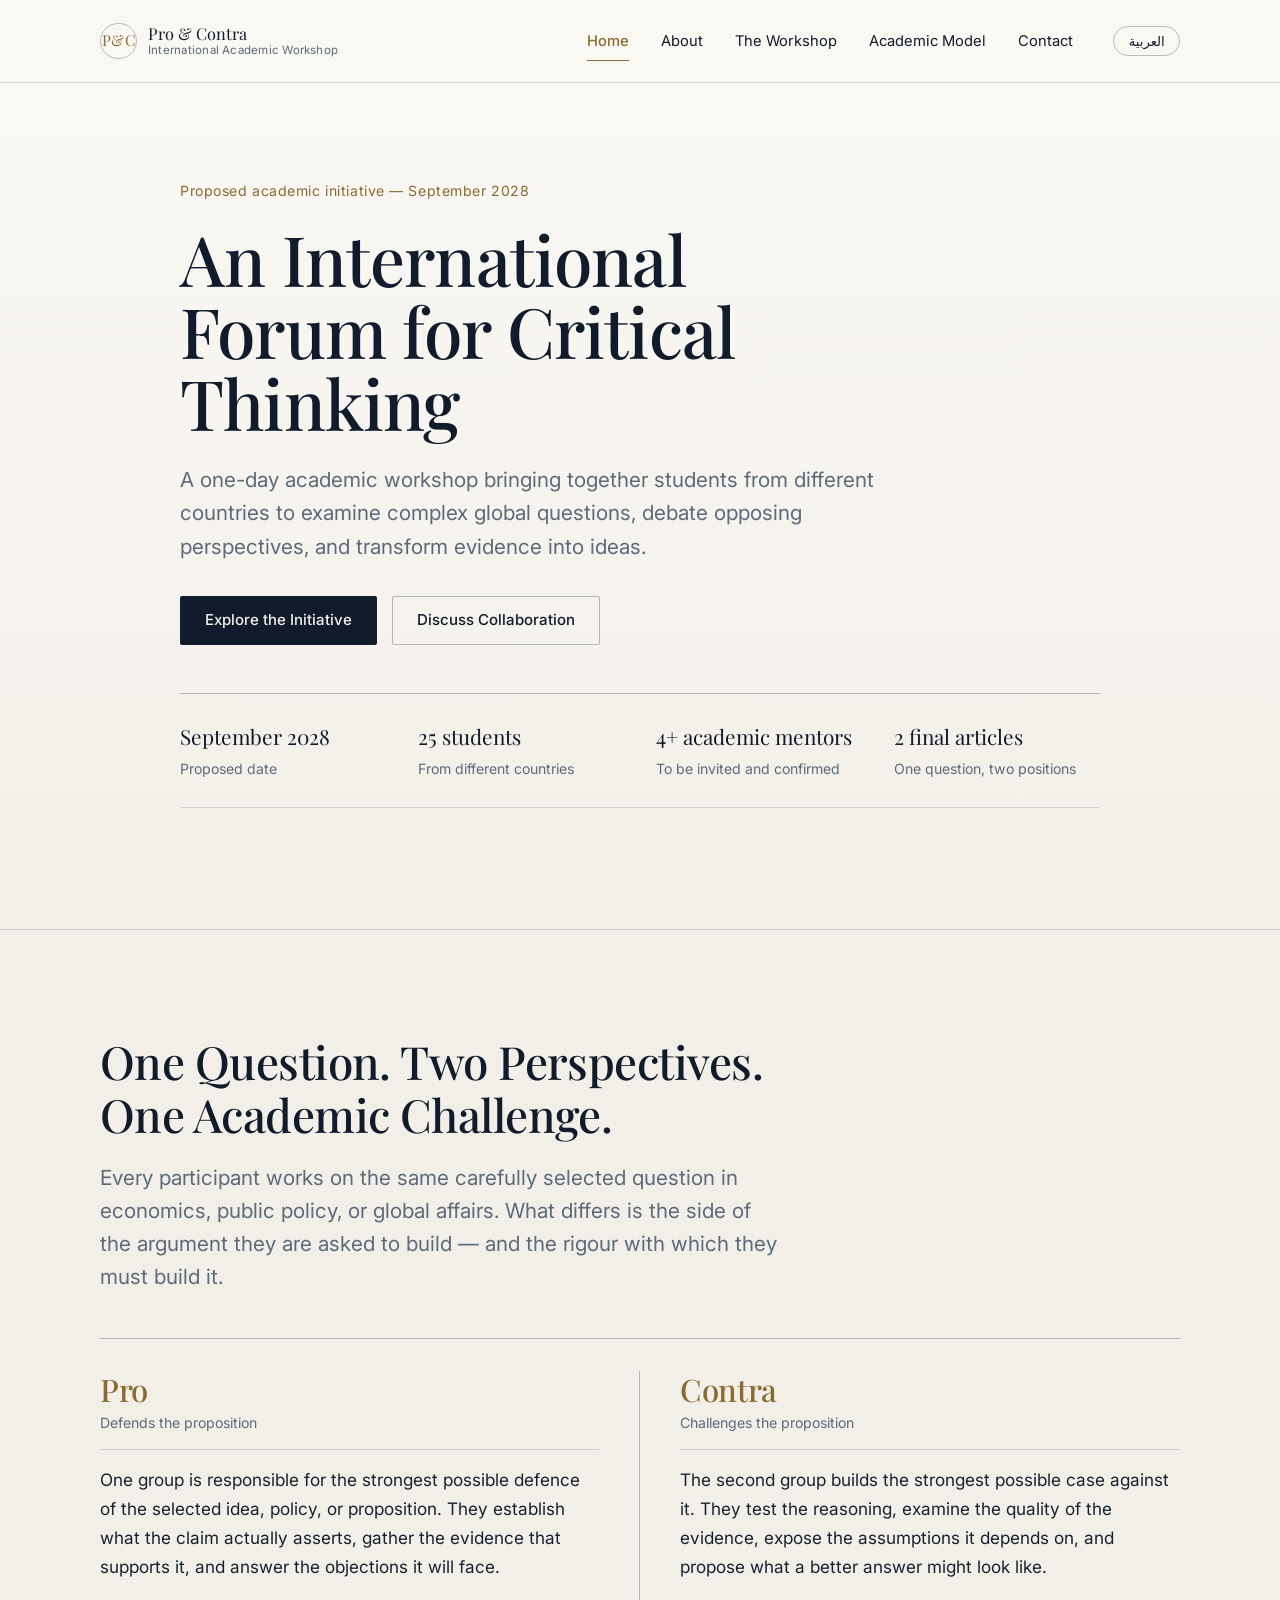
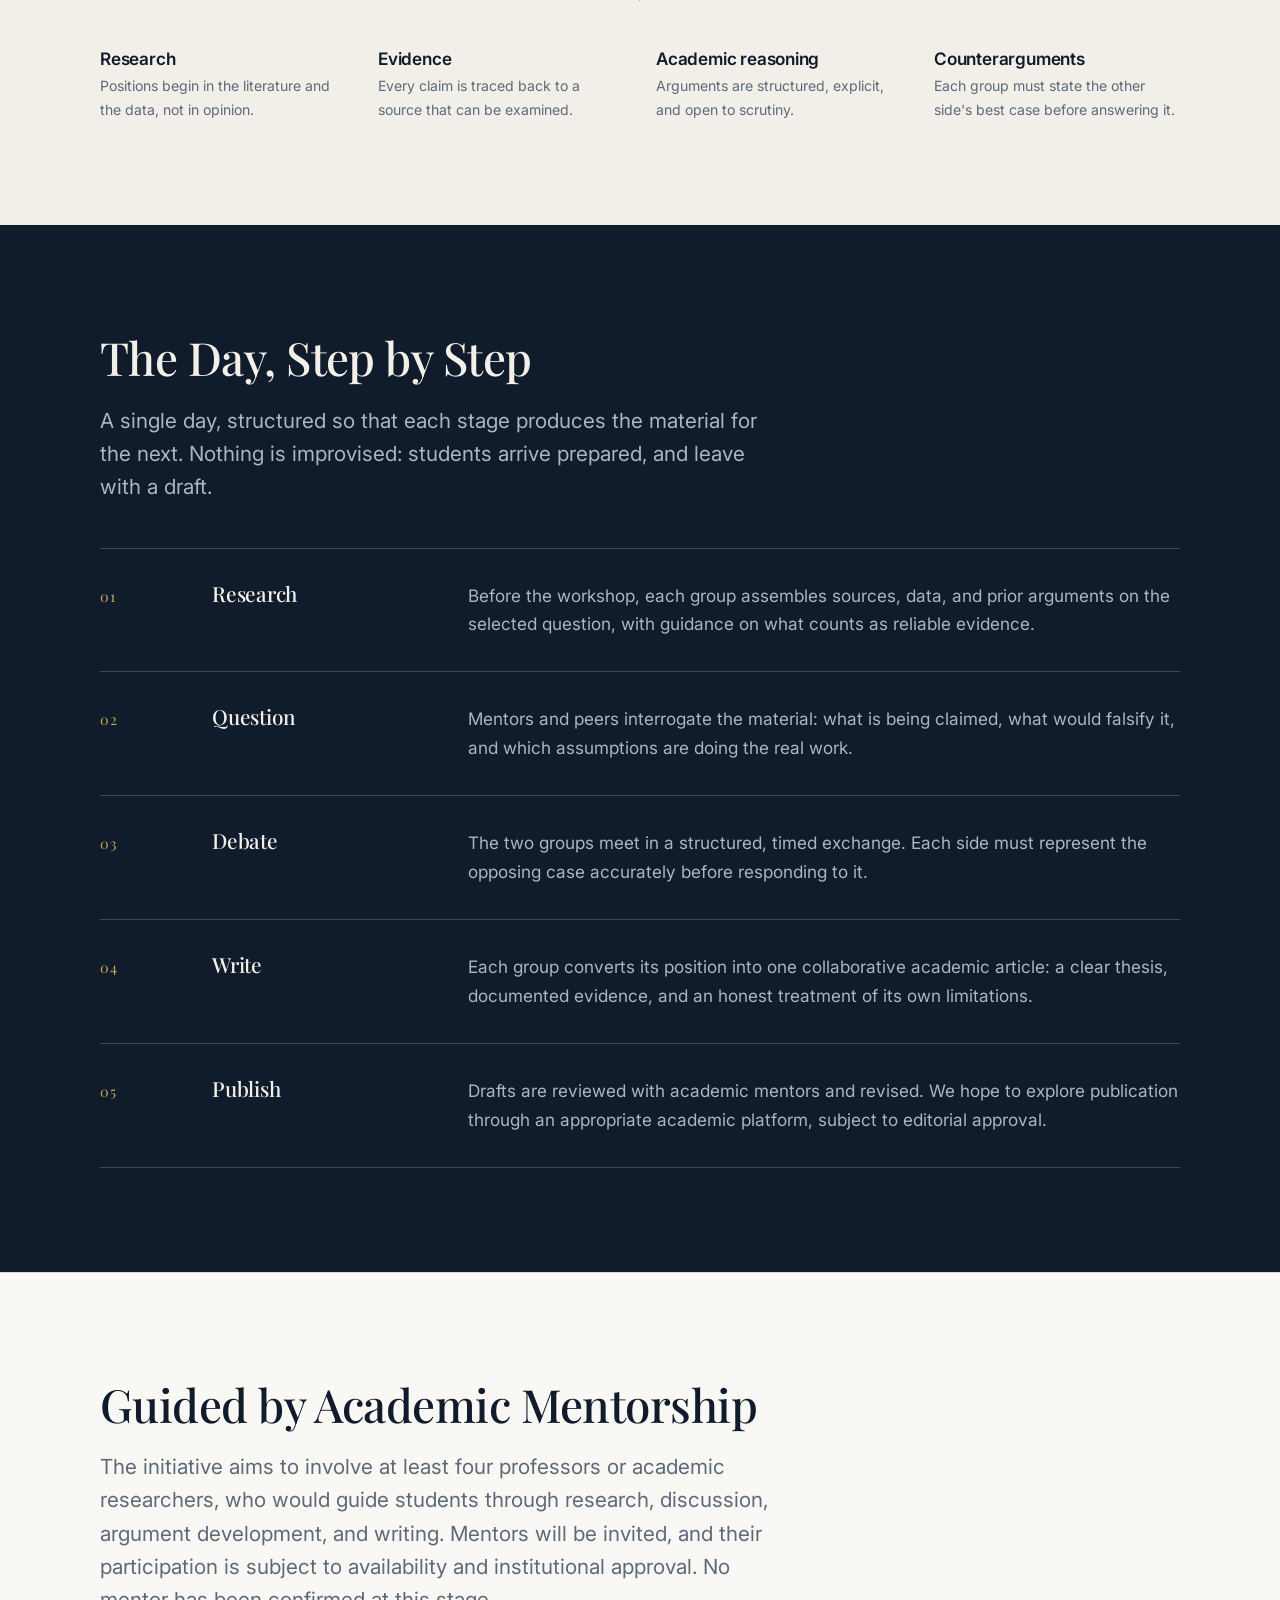
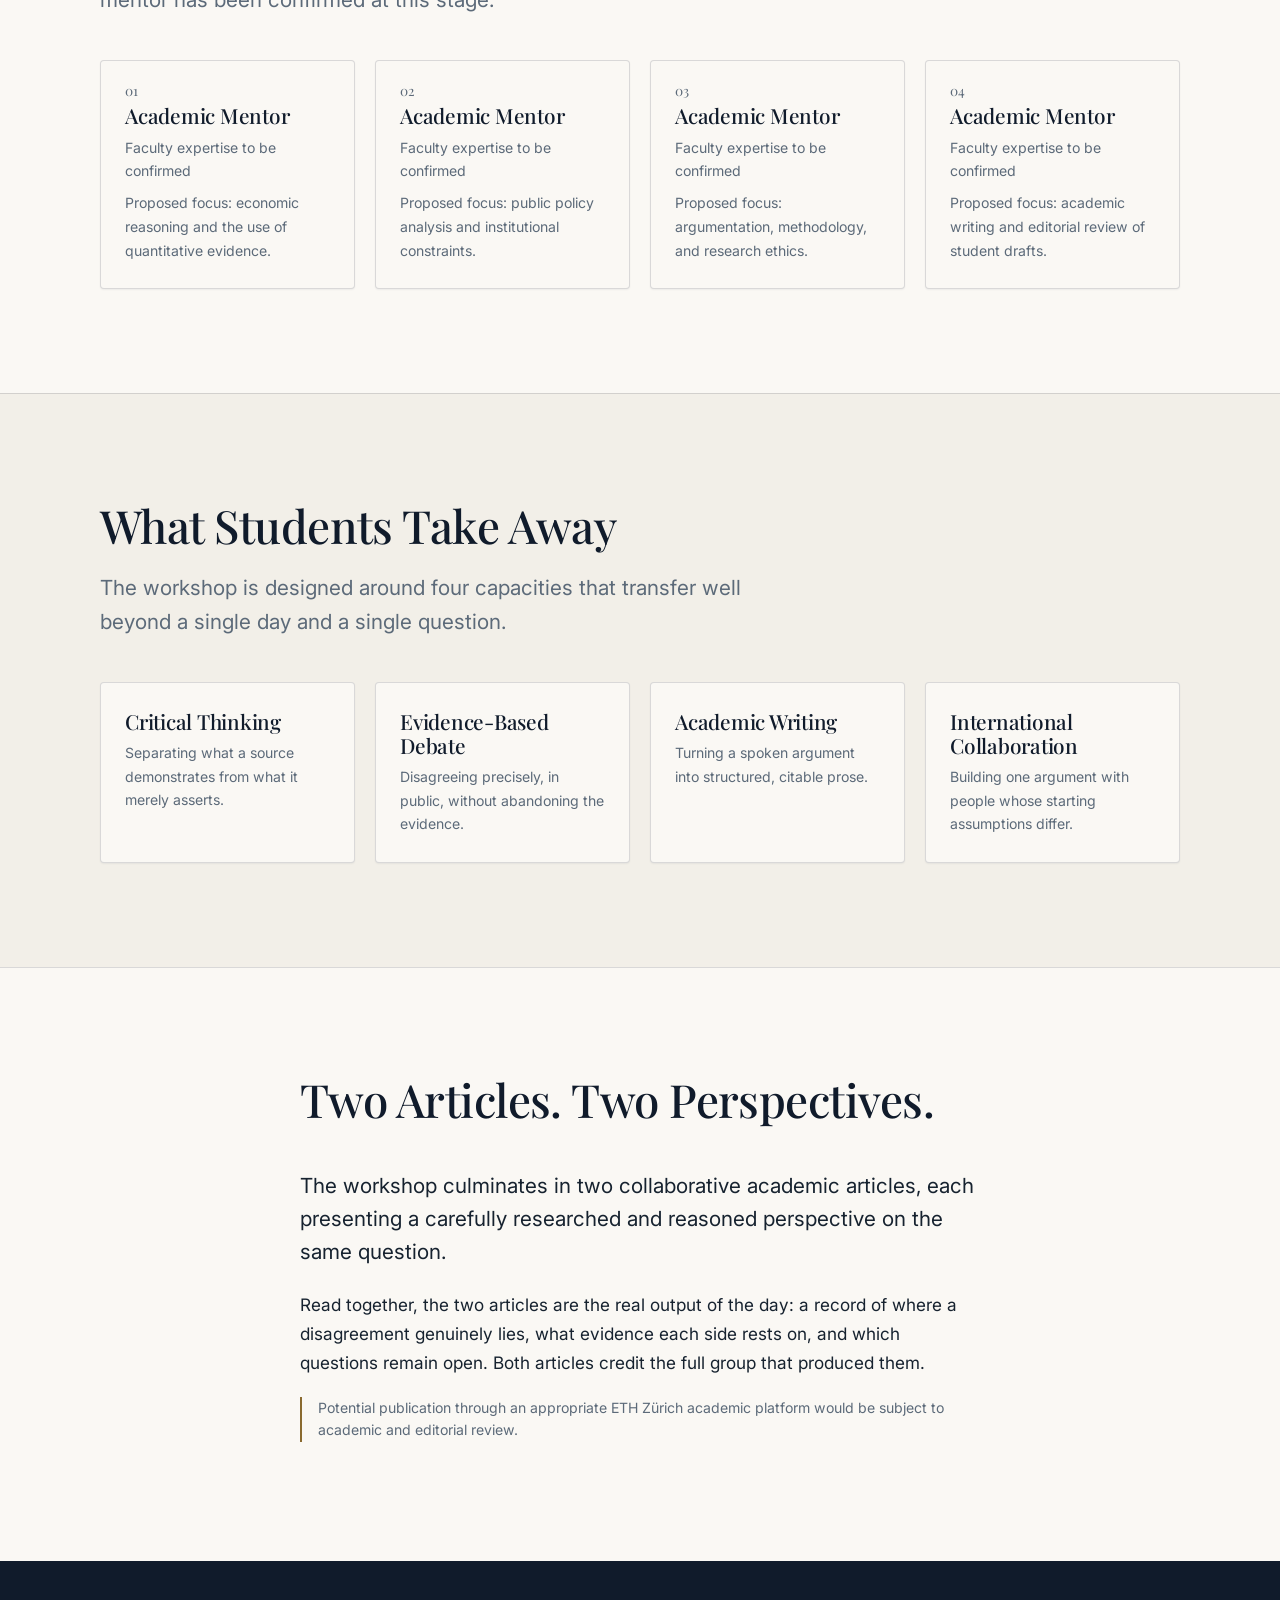
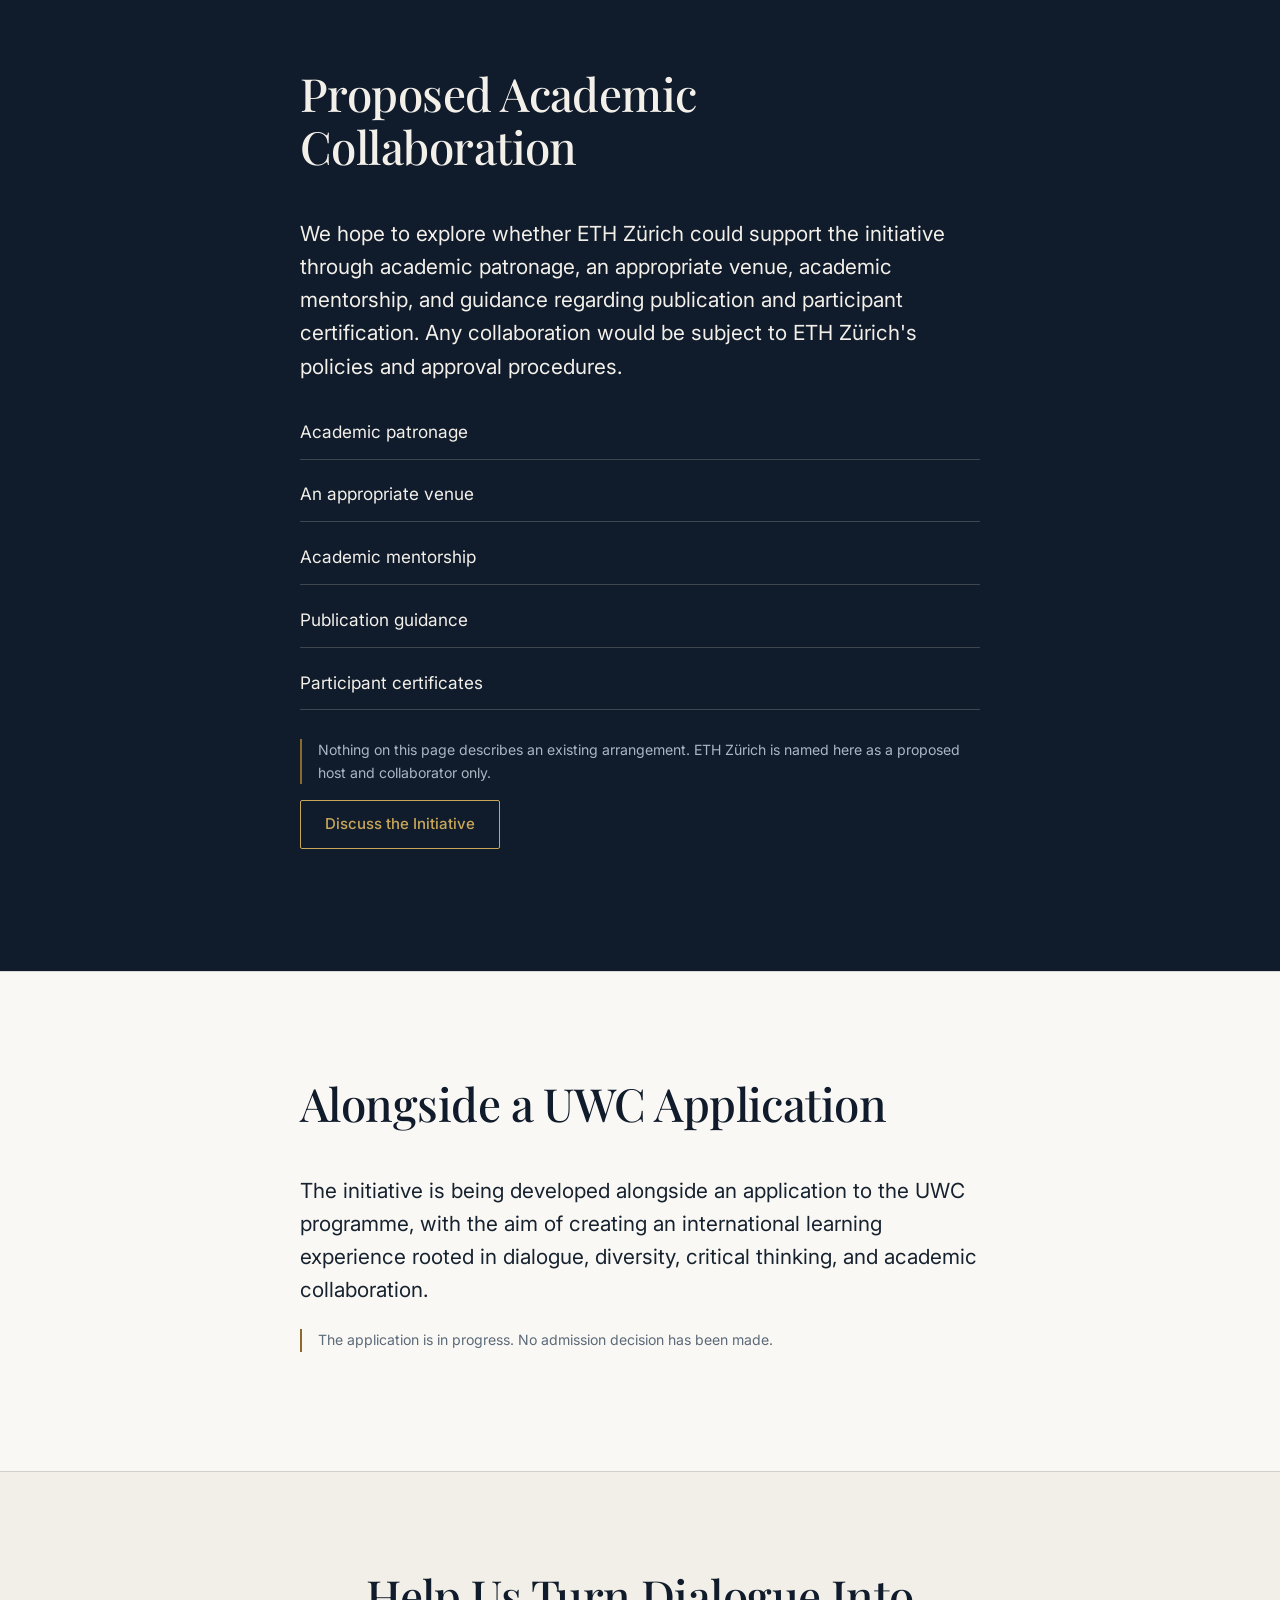
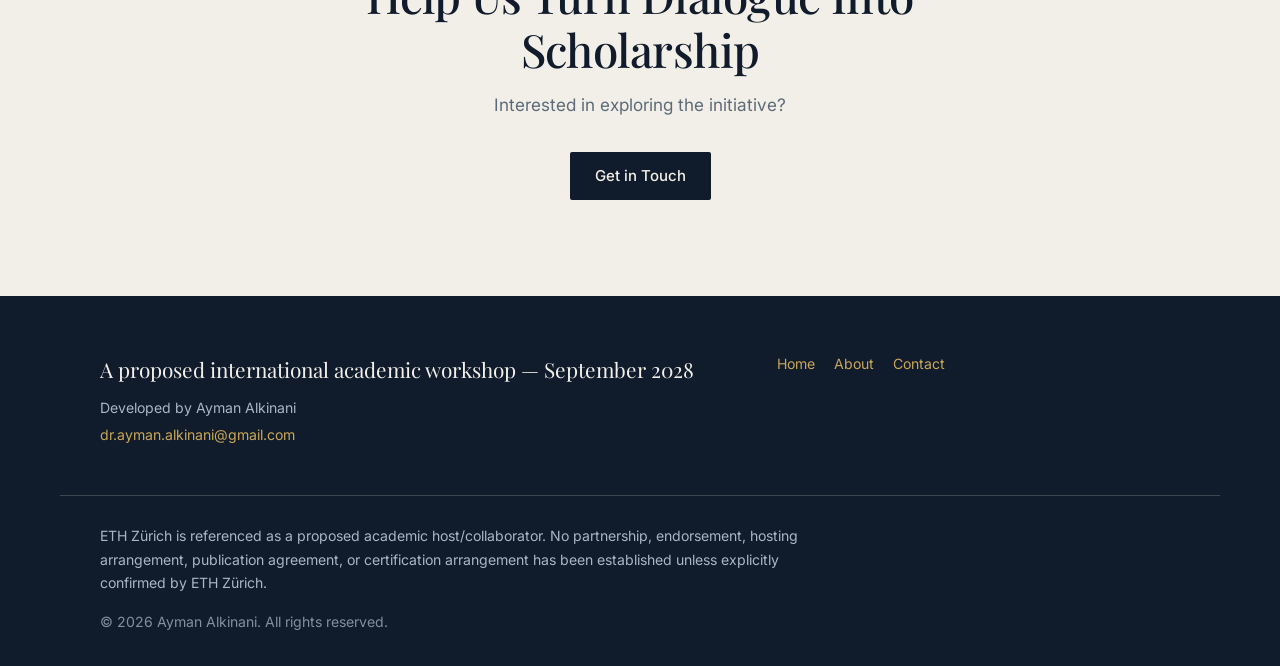
==== index.html @ c3a533d4 "Add files via upload" ====
<!DOCTYPE html>
<html lang="en" dir="ltr">
<head>
<meta charset="utf-8">
<meta name="viewport" content="width=device-width, initial-scale=1">
<title data-i18n="meta.title.index">International Academic Workshop | September 2028</title>
<meta name="description" data-i18n-attr="content" data-i18n="meta.desc.index" content="An international one-day academic workshop bringing together 25 students to research, debate, and write from opposing perspectives on a global issue.">
<meta name="author" content="Ayman Alkinani">
<meta name="theme-color" content="#101b2b">
<meta property="og:type" content="website">
<meta property="og:title" content="An International Forum for Critical Thinking">
<meta property="og:description" content="A proposed one-day academic workshop for 25 international students: research, debate, and two opposing academic articles. September 2028.">
<meta property="og:locale" content="en">
<meta property="og:locale:alternate" content="ar">
<meta name="twitter:card" content="summary_large_image">
<link rel="preconnect" href="https://fonts.googleapis.com">
<link rel="preconnect" href="https://fonts.gstatic.com" crossorigin>
<link href="https://fonts.googleapis.com/css2?family=Playfair+Display:ital,wght@0,500;0,600;1,500&family=Inter:wght@300;400;500;600&family=Noto+Kufi+Arabic:wght@400;500;600&family=Amiri:ital,wght@0,400;0,700;1,400&display=swap" rel="stylesheet">
<link rel="stylesheet" href="style.css">
</head>
<body>
<a class="skip-link" href="#main" data-i18n="a11y.skip">Skip to main content</a>

<header class="site-header" id="siteHeader">
  <div class="container header-inner">
    <a class="brand" href="index.html">
      <span class="brand-mark" aria-hidden="true">P&amp;C</span>
      <span class="brand-text">
        <span class="brand-name" data-i18n="brand.name">Pro &amp; Contra</span>
        <span class="brand-sub" data-i18n="brand.sub">International Academic Workshop</span>
      </span>
    </a>

    <div class="header-tools">
      <button class="lang-toggle" id="langToggle" type="button" lang="ar" aria-label="Switch language to Arabic">العربية</button>
      <button class="nav-toggle" id="navToggle" type="button" aria-expanded="false" aria-controls="primaryNav">
        <span class="nav-toggle-bars" aria-hidden="true"><span></span><span></span></span>
        <span class="visually-hidden" data-i18n="a11y.menu">Open menu</span>
      </button>
    </div>

    <nav class="primary-nav" id="primaryNav" aria-label="Primary">
      <ul>
        <li><a href="index.html" data-nav="home" data-i18n="nav.home">Home</a></li>
        <li><a href="about.html" data-nav="about" data-i18n="nav.about">About</a></li>
        <li><a href="about.html#workshop" data-nav="workshop" data-i18n="nav.workshop">The Workshop</a></li>
        <li><a href="about.html#model" data-nav="model" data-i18n="nav.model">Academic Model</a></li>
        <li><a href="contact.html" data-nav="contact" data-i18n="nav.contact">Contact</a></li>
      </ul>
    </nav>
  </div>
</header>

<main id="main">

  <!-- HERO -->
  <section class="hero">
    <div class="container hero-inner">
      <p class="hero-kicker reveal" data-i18n="hero.kicker">Proposed academic initiative — September 2028</p>
      <h1 class="hero-title reveal" data-i18n="hero.title">An International Forum for Critical Thinking</h1>
      <p class="hero-lead reveal" data-i18n="hero.lead">A one-day academic workshop bringing together students from different countries to examine complex global questions, debate opposing perspectives, and transform evidence into ideas.</p>

      <div class="hero-actions reveal">
        <a class="btn btn-primary" href="#concept" data-i18n="hero.cta1">Explore the Initiative</a>
        <a class="btn btn-ghost" href="contact.html" data-i18n="hero.cta2">Discuss Collaboration</a>
      </div>

      <ul class="factbar reveal">
        <li><span class="fact-value" data-i18n="fact.1.v">September 2028</span><span class="fact-label" data-i18n="fact.1.l">Proposed date</span></li>
        <li><span class="fact-value" data-i18n="fact.2.v">25 students</span><span class="fact-label" data-i18n="fact.2.l">From different countries</span></li>
        <li><span class="fact-value" data-i18n="fact.3.v">4+ academic mentors</span><span class="fact-label" data-i18n="fact.3.l">To be invited and confirmed</span></li>
        <li><span class="fact-value" data-i18n="fact.4.v">2 final articles</span><span class="fact-label" data-i18n="fact.4.l">One question, two positions</span></li>
      </ul>

      <p class="hero-note reveal" data-i18n="hero.note">Potential collaboration with ETH Zürich is subject to university approval.</p>
    </div>
  </section>

  <!-- CONCEPT -->
  <section class="section section-paper" id="concept">
    <div class="container">
      <div class="section-head">
        <h2 data-i18n="concept.title">One Question. Two Perspectives. One Academic Challenge.</h2>
        <p class="section-lead" data-i18n="concept.lead">Every participant works on the same carefully selected question in economics, public policy, or global affairs. What differs is the side of the argument they are asked to build — and the rigour with which they must build it.</p>
      </div>

      <div class="split reveal">
        <article class="split-side">
          <h3 class="split-name" data-i18n="concept.pro.title">Pro</h3>
          <p class="split-role" data-i18n="concept.pro.role">Defends the proposition</p>
          <p data-i18n="concept.pro.text">One group is responsible for the strongest possible defence of the selected idea, policy, or proposition. They establish what the claim actually asserts, gather the evidence that supports it, and answer the objections it will face.</p>
        </article>
        <article class="split-side">
          <h3 class="split-name" data-i18n="concept.con.title">Contra</h3>
          <p class="split-role" data-i18n="concept.con.role">Challenges the proposition</p>
          <p data-i18n="concept.con.text">The second group builds the strongest possible case against it. They test the reasoning, examine the quality of the evidence, expose the assumptions it depends on, and propose what a better answer might look like.</p>
        </article>
      </div>

      <ul class="requirement-list reveal">
        <li><h4 data-i18n="concept.r1.t">Research</h4><p data-i18n="concept.r1.p">Positions begin in the literature and the data, not in opinion.</p></li>
        <li><h4 data-i18n="concept.r2.t">Evidence</h4><p data-i18n="concept.r2.p">Every claim is traced back to a source that can be examined.</p></li>
        <li><h4 data-i18n="concept.r3.t">Academic reasoning</h4><p data-i18n="concept.r3.p">Arguments are structured, explicit, and open to scrutiny.</p></li>
        <li><h4 data-i18n="concept.r4.t">Counterarguments</h4><p data-i18n="concept.r4.p">Each group must state the other side's best case before answering it.</p></li>
      </ul>
    </div>
  </section>

  <!-- PROCESS -->
  <section class="section section-dark" id="process">
    <div class="container">
      <div class="section-head">
        <h2 data-i18n="process.title">The Day, Step by Step</h2>
        <p class="section-lead" data-i18n="process.lead">A single day, structured so that each stage produces the material for the next. Nothing is improvised: students arrive prepared, and leave with a draft.</p>
      </div>

      <ol class="process">
        <li class="process-step reveal">
          <span class="process-num" aria-hidden="true">01</span>
          <h3 data-i18n="step.1.t">Research</h3>
          <p data-i18n="step.1.p">Before the workshop, each group assembles sources, data, and prior arguments on the selected question, with guidance on what counts as reliable evidence.</p>
        </li>
        <li class="process-step reveal">
          <span class="process-num" aria-hidden="true">02</span>
          <h3 data-i18n="step.2.t">Question</h3>
          <p data-i18n="step.2.p">Mentors and peers interrogate the material: what is being claimed, what would falsify it, and which assumptions are doing the real work.</p>
        </li>
        <li class="process-step reveal">
          <span class="process-num" aria-hidden="true">03</span>
          <h3 data-i18n="step.3.t">Debate</h3>
          <p data-i18n="step.3.p">The two groups meet in a structured, timed exchange. Each side must represent the opposing case accurately before responding to it.</p>
        </li>
        <li class="process-step reveal">
          <span class="process-num" aria-hidden="true">04</span>
          <h3 data-i18n="step.4.t">Write</h3>
          <p data-i18n="step.4.p">Each group converts its position into one collaborative academic article: a clear thesis, documented evidence, and an honest treatment of its own limitations.</p>
        </li>
        <li class="process-step reveal">
          <span class="process-num" aria-hidden="true">05</span>
          <h3 data-i18n="step.5.t">Publish</h3>
          <p data-i18n="step.5.p">Drafts are reviewed with academic mentors and revised. We hope to explore publication through an appropriate academic platform, subject to editorial approval.</p>
        </li>
      </ol>
    </div>
  </section>

  <!-- MENTORSHIP -->
  <section class="section" id="mentorship">
    <div class="container">
      <div class="section-head">
        <h2 data-i18n="mentor.title">Guided by Academic Mentorship</h2>
        <p class="section-lead" data-i18n="mentor.lead">The initiative aims to involve at least four professors or academic researchers, who would guide students through research, discussion, argument development, and writing. Mentors will be invited, and their participation is subject to availability and institutional approval. No mentor has been confirmed at this stage.</p>
      </div>

      <div class="grid grid-4 reveal">
        <article class="card card-mentor">
          <span class="card-slot" aria-hidden="true">01</span>
          <h3 data-i18n="mentor.card.t">Academic Mentor</h3>
          <p class="card-meta" data-i18n="mentor.card.m">Faculty expertise to be confirmed</p>
          <p data-i18n="mentor.card.1">Proposed focus: economic reasoning and the use of quantitative evidence.</p>
        </article>
        <article class="card card-mentor">
          <span class="card-slot" aria-hidden="true">02</span>
          <h3 data-i18n="mentor.card.t">Academic Mentor</h3>
          <p class="card-meta" data-i18n="mentor.card.m">Faculty expertise to be confirmed</p>
          <p data-i18n="mentor.card.2">Proposed focus: public policy analysis and institutional constraints.</p>
        </article>
        <article class="card card-mentor">
          <span class="card-slot" aria-hidden="true">03</span>
          <h3 data-i18n="mentor.card.t">Academic Mentor</h3>
          <p class="card-meta" data-i18n="mentor.card.m">Faculty expertise to be confirmed</p>
          <p data-i18n="mentor.card.3">Proposed focus: argumentation, methodology, and research ethics.</p>
        </article>
        <article class="card card-mentor">
          <span class="card-slot" aria-hidden="true">04</span>
          <h3 data-i18n="mentor.card.t">Academic Mentor</h3>
          <p class="card-meta" data-i18n="mentor.card.m">Faculty expertise to be confirmed</p>
          <p data-i18n="mentor.card.4">Proposed focus: academic writing and editorial review of student drafts.</p>
        </article>
      </div>
    </div>
  </section>

  <!-- OUTCOMES -->
  <section class="section section-paper" id="outcomes">
    <div class="container">
      <div class="section-head">
        <h2 data-i18n="out.title">What Students Take Away</h2>
        <p class="section-lead" data-i18n="out.lead">The workshop is designed around four capacities that transfer well beyond a single day and a single question.</p>
      </div>
      <div class="grid grid-4 reveal">
        <article class="card"><h3 data-i18n="out.1.t">Critical Thinking</h3><p data-i18n="out.1.p">Separating what a source demonstrates from what it merely asserts.</p></article>
        <article class="card"><h3 data-i18n="out.2.t">Evidence-Based Debate</h3><p data-i18n="out.2.p">Disagreeing precisely, in public, without abandoning the evidence.</p></article>
        <article class="card"><h3 data-i18n="out.3.t">Academic Writing</h3><p data-i18n="out.3.p">Turning a spoken argument into structured, citable prose.</p></article>
        <article class="card"><h3 data-i18n="out.4.t">International Collaboration</h3><p data-i18n="out.4.p">Building one argument with people whose starting assumptions differ.</p></article>
      </div>
    </div>
  </section>

  <!-- ARTICLES -->
  <section class="section" id="articles">
    <div class="container narrow">
      <div class="section-head">
        <h2 data-i18n="art.title">Two Articles. Two Perspectives.</h2>
      </div>
      <p class="lead-para" data-i18n="art.p1">The workshop culminates in two collaborative academic articles, each presenting a carefully researched and reasoned perspective on the same question.</p>
      <p data-i18n="art.p2">Read together, the two articles are the real output of the day: a record of where a disagreement genuinely lies, what evidence each side rests on, and which questions remain open. Both articles credit the full group that produced them.</p>
      <p class="note" data-i18n="art.note">Potential publication through an appropriate ETH Zürich academic platform would be subject to academic and editorial review.</p>
    </div>
  </section>

  <!-- ETH COLLABORATION -->
  <section class="section section-dark" id="collaboration">
    <div class="container narrow">
      <div class="section-head">
        <h2 data-i18n="eth.title">Proposed Academic Collaboration</h2>
      </div>
      <p class="lead-para" data-i18n="eth.p1">We hope to explore whether ETH Zürich could support the initiative through academic patronage, an appropriate venue, academic mentorship, and guidance regarding publication and participant certification. Any collaboration would be subject to ETH Zürich's policies and approval procedures.</p>
      <ul class="ask-list">
        <li data-i18n="eth.a1">Academic patronage</li>
        <li data-i18n="eth.a2">An appropriate venue</li>
        <li data-i18n="eth.a3">Academic mentorship</li>
        <li data-i18n="eth.a4">Publication guidance</li>
        <li data-i18n="eth.a5">Participant certificates</li>
      </ul>
      <p class="note" data-i18n="eth.note">Nothing on this page describes an existing arrangement. ETH Zürich is named here as a proposed host and collaborator only.</p>
      <p><a class="btn btn-accent" href="contact.html" data-i18n="eth.cta">Discuss the Initiative</a></p>
    </div>
  </section>

  <!-- UWC -->
  <section class="section" id="uwc">
    <div class="container narrow">
      <div class="section-head">
        <h2 data-i18n="uwc.title">Alongside a UWC Application</h2>
      </div>
      <p class="lead-para" data-i18n="uwc.p1">The initiative is being developed alongside an application to the UWC programme, with the aim of creating an international learning experience rooted in dialogue, diversity, critical thinking, and academic collaboration.</p>
      <p class="note" data-i18n="uwc.note">The application is in progress. No admission decision has been made.</p>
    </div>
  </section>

  <!-- CLOSING CTA -->
  <section class="closing">
    <div class="container narrow">
      <h2 data-i18n="close.title">Help Us Turn Dialogue Into Scholarship</h2>
      <p data-i18n="close.p">Interested in exploring the initiative?</p>
      <a class="btn btn-primary" href="contact.html" data-i18n="close.cta">Get in Touch</a>
    </div>
  </section>

</main>

<footer class="site-footer">
  <div class="container footer-inner">
    <div class="footer-brand">
      <p class="footer-title" data-i18n="footer.title">A proposed international academic workshop — September 2028</p>
      <p class="footer-by" data-i18n="footer.by">Developed by Ayman Alkinani</p>
      <p><a href="mailto:dr.ayman.alkinani@gmail.com">dr.ayman.alkinani@gmail.com</a></p>
    </div>
    <nav class="footer-nav" aria-label="Footer">
      <ul>
        <li><a href="index.html" data-i18n="nav.home">Home</a></li>
        <li><a href="about.html" data-i18n="nav.about">About</a></li>
        <li><a href="contact.html" data-i18n="nav.contact">Contact</a></li>
      </ul>
    </nav>
  </div>
  <div class="container">
    <p class="disclaimer" data-i18n="footer.disclaimer">ETH Zürich is referenced as a proposed academic host/collaborator. No partnership, endorsement, hosting arrangement, publication agreement, or certification arrangement has been established unless explicitly confirmed by ETH Zürich.</p>
    <p class="copyright">© <span id="year">2026</span> <span data-i18n="footer.rights">Ayman Alkinani. All rights reserved.</span></p>
  </div>
</footer>

<script src="main.js" defer></script>
</body>
</html>
---- style.css ----
/* =========================================================
   Pro & Contra — International Academic Workshop 2028
   Design system
   ========================================================= */

:root{
  /* Colour */
  --ink:            #101b2b;   /* deep navy */
  --ink-2:          #1b2a3d;
  --paper:          #faf8f4;   /* warm white */
  --paper-2:        #f2efe8;
  --text:           #16222f;
  --text-invert:    #f3f0ea;
  --muted:          #5c6a79;
  --muted-invert:   #a9b6c4;
  --accent:         #8a6a2f;   /* bronze */
  --accent-soft:    #c9a758;
  --line:           rgba(16, 27, 43, .14);
  --line-strong:    rgba(16, 27, 43, .28);
  --line-invert:    rgba(243, 240, 234, .20);

  /* Layout */
  --container:      1160px;
  --container-narrow: 760px;
  --gutter:         1.25rem;
  --radius:         2px;
  --radius-lg:      4px;

  /* Elevation */
  --shadow-sm:      0 1px 2px rgba(16,27,43,.06);
  --shadow:         0 10px 30px -18px rgba(16,27,43,.45);
  --shadow-lg:      0 24px 60px -34px rgba(16,27,43,.55);

  /* Type */
  --font-display:   "Playfair Display", "Libre Baskerville", Georgia, serif;
  --font-body:      "Inter", "Source Sans 3", system-ui, -apple-system, "Segoe UI", sans-serif;
  --step--1:        clamp(.82rem, .8rem + .1vw, .88rem);
  --step-0:         clamp(1rem, .97rem + .16vw, 1.075rem);
  --step-1:         clamp(1.12rem, 1.05rem + .35vw, 1.3rem);
  --step-2:         clamp(1.45rem, 1.3rem + .8vw, 2rem);
  --step-3:         clamp(1.85rem, 1.5rem + 1.7vw, 2.9rem);
  --step-4:         clamp(2.4rem, 1.7rem + 3.3vw, 4.6rem);

  /* Motion */
  --ease:           cubic-bezier(.22, .61, .36, 1);
  --speed:          .35s;
}

/* ---------- Reset ---------- */
*,*::before,*::after{ box-sizing:border-box; }
html{ -webkit-text-size-adjust:100%; scroll-behavior:smooth; }
body{
  margin:0;
  background:var(--paper);
  color:var(--text);
  font-family:var(--font-body);
  font-size:var(--step-0);
  font-weight:400;
  line-height:1.68;
  -webkit-font-smoothing:antialiased;
  text-rendering:optimizeLegibility;
}
img{ max-width:100%; display:block; }
ul,ol{ margin:0; padding:0; list-style:none; }
p{ margin:0 0 1.1em; max-width:74ch; }
a{ color:inherit; }

h1,h2,h3,h4{
  font-family:var(--font-display);
  font-weight:500;
  line-height:1.16;
  letter-spacing:-.012em;
  margin:0 0 .5em;
  color:var(--ink);
}
h1{ font-size:var(--step-4); line-height:1.04; }
h2{ font-size:var(--step-3); }
h3{ font-size:var(--step-1); }
h4{ font-size:var(--step-0); font-family:var(--font-body); font-weight:600; }

/* ---------- Utilities ---------- */
.container{
  width:100%;
  max-width:var(--container);
  margin-inline:auto;
  padding-inline:var(--gutter);
}
.container.narrow{ max-width:var(--container-narrow); }
.visually-hidden{
  position:absolute!important; width:1px; height:1px; overflow:hidden;
  clip:rect(0 0 0 0); clip-path:inset(50%); white-space:nowrap;
}
.skip-link{
  position:absolute; inset-inline-start:1rem; top:-4rem; z-index:200;
  background:var(--ink); color:var(--text-invert);
  padding:.7rem 1.1rem; border-radius:var(--radius);
  text-decoration:none; transition:top var(--speed) var(--ease);
}
.skip-link:focus{ top:1rem; }

:where(a,button,input,select,textarea):focus-visible{
  outline:2px solid var(--accent);
  outline-offset:3px;
  border-radius:var(--radius);
}

/* ---------- Header / nav ---------- */
.site-header{
  position:sticky; top:0; z-index:100;
  background:rgba(250,248,244,.92);
  backdrop-filter:saturate(1.2) blur(8px);
  border-bottom:1px solid var(--line);
}
.header-inner{
  display:flex; align-items:center; gap:1rem;
  min-height:72px; flex-wrap:wrap;
}
.brand{
  display:flex; align-items:center; gap:.7rem;
  text-decoration:none; margin-inline-end:auto; padding:.35rem 0;
}
.brand-mark{
  font-family:var(--font-display); font-size:.95rem; letter-spacing:.02em;
  color:var(--accent);
  border:1px solid var(--line-strong);
  width:2.3rem; height:2.3rem; flex:0 0 auto;
  display:grid; place-items:center; border-radius:50%;
}
.brand-text{ display:flex; flex-direction:column; line-height:1.2; }
.brand-name{ font-family:var(--font-display); font-size:1.02rem; color:var(--ink); }
.brand-sub{ font-size:.72rem; color:var(--muted); letter-spacing:.02em; }

.header-tools{ display:flex; align-items:center; gap:.5rem; }

.lang-toggle{
  font-family:var(--font-body); font-size:.82rem; font-weight:500;
  color:var(--ink); background:transparent;
  border:1px solid var(--line-strong); border-radius:999px;
  padding:.4rem .9rem; cursor:pointer;
  transition:background var(--speed) var(--ease), color var(--speed) var(--ease), border-color var(--speed) var(--ease);
}
.lang-toggle:hover{ background:var(--ink); color:var(--text-invert); border-color:var(--ink); }

.nav-toggle{
  display:inline-flex; align-items:center; justify-content:center;
  width:2.6rem; height:2.4rem; padding:0;
  background:transparent; border:1px solid var(--line-strong);
  border-radius:var(--radius); cursor:pointer;
}
.nav-toggle-bars{ display:block; width:18px; }
.nav-toggle-bars span{
  display:block; height:1px; background:var(--ink); margin:5px 0;
  transition:transform var(--speed) var(--ease), opacity var(--speed) var(--ease);
}
.nav-toggle[aria-expanded="true"] .nav-toggle-bars span:first-child{ transform:translateY(3px) rotate(45deg); }
.nav-toggle[aria-expanded="true"] .nav-toggle-bars span:last-child{ transform:translateY(-3px) rotate(-45deg); }

.primary-nav{
  flex-basis:100%;
  max-height:0; overflow:hidden;
  transition:max-height var(--speed) var(--ease);
}
.primary-nav.is-open{ max-height:22rem; }
.primary-nav ul{ display:flex; flex-direction:column; padding:.25rem 0 1rem; }
.primary-nav a{
  display:block; padding:.7rem .1rem;
  text-decoration:none; color:var(--ink);
  border-bottom:1px solid var(--line);
  font-size:.96rem;
  transition:color var(--speed) var(--ease);
}
.primary-nav a:hover{ color:var(--accent); }
.primary-nav a[aria-current="page"]{ color:var(--accent); font-weight:500; }

/* ---------- Buttons ---------- */
.btn{
  display:inline-block;
  font-family:var(--font-body); font-size:.94rem; font-weight:500;
  line-height:1.2; text-decoration:none; cursor:pointer;
  padding:.9rem 1.5rem;
  border:1px solid transparent; border-radius:var(--radius);
  transition:background var(--speed) var(--ease), color var(--speed) var(--ease),
             border-color var(--speed) var(--ease), transform var(--speed) var(--ease);
}
.btn + .btn{ margin-inline-start:.6rem; }
.btn-primary{ background:var(--ink); color:var(--text-invert); }
.btn-primary:hover{ background:var(--ink-2); transform:translateY(-1px); }
.btn-ghost{ background:transparent; color:var(--ink); border-color:var(--line-strong); }
.btn-ghost:hover{ border-color:var(--ink); background:rgba(16,27,43,.04); }
.btn-accent{ background:transparent; color:var(--accent-soft); border-color:var(--accent-soft); }
.btn-accent:hover{ background:var(--accent-soft); color:var(--ink); }

/* ---------- Sections ---------- */
.section{ padding:4.5rem 0; border-top:1px solid var(--line); }
.section-paper{ background:var(--paper-2); }
.section-dark{
  background:var(--ink); color:var(--text-invert); border-top-color:transparent;
}
.section-dark h2,.section-dark h3,.section-dark h4{ color:var(--text-invert); }
.section-dark .section-lead,.section-dark .note{ color:var(--muted-invert); }
.section-dark a:not(.btn){ color:var(--accent-soft); }

.section-head{ max-width:62ch; margin-bottom:2.75rem; }
.section-head h2{ margin-bottom:.45em; }
.section-lead{ color:var(--muted); font-size:var(--step-1); line-height:1.6; margin:0; }
.lead-para{ font-size:var(--step-1); line-height:1.6; }
.note{
  color:var(--muted); font-size:var(--step--1); line-height:1.6;
  border-inline-start:2px solid var(--accent); padding-inline-start:1rem;
}
.statement{
  font-family:var(--font-display); font-style:italic;
  font-size:var(--step-2); line-height:1.35; color:var(--accent-soft);
  margin:0 0 1.2em;
}

/* ---------- Hero ---------- */
.hero{
  padding:4rem 0 3.5rem;
  background:
    linear-gradient(180deg, var(--paper) 0%, var(--paper-2) 100%);
}
.hero-inner{ max-width:1000px; }
.hero-kicker{
  font-size:var(--step--1); color:var(--accent); letter-spacing:.04em;
  margin:0 0 1.2rem;
}
.hero-title{ max-width:15ch; margin-bottom:.35em; }
.hero-lead{
  font-size:var(--step-1); color:var(--muted);
  max-width:56ch; line-height:1.62; margin-bottom:2rem;
}
.hero-actions{ margin-bottom:3rem; }
.hero-note{ font-size:var(--step--1); color:var(--muted); margin:0; }

.factbar{
  display:grid; gap:1.4rem;
  border-top:1px solid var(--line-strong);
  border-bottom:1px solid var(--line);
  padding:1.6rem 0; margin-bottom:1.6rem;
}
.factbar li{ display:flex; flex-direction:column; gap:.2rem; }
.fact-value{ font-family:var(--font-display); font-size:var(--step-1); color:var(--ink); }
.fact-label{ font-size:var(--step--1); color:var(--muted); }

.page-hero{
  padding:3.5rem 0 3rem;
  background:linear-gradient(180deg, var(--paper) 0%, var(--paper-2) 100%);
  border-bottom:1px solid var(--line);
}
.page-hero h1{ font-size:var(--step-3); max-width:18ch; }

/* ---------- Split (Pro / Contra) ---------- */
.split{
  display:grid; gap:2rem;
  border-top:1px solid var(--line-strong);
  padding-top:2rem; margin-bottom:3rem;
}
.split-side{ position:relative; }
.split-name{
  font-size:var(--step-2); color:var(--accent); margin-bottom:.15em;
}
.split-role{
  font-size:var(--step--1); color:var(--muted);
  margin:0 0 1rem; padding-bottom:.9rem;
  border-bottom:1px solid var(--line);
}

.requirement-list{ display:grid; gap:1.6rem; }
.requirement-list h4{ margin-bottom:.3em; color:var(--ink); }
.requirement-list p{ margin:0; color:var(--muted); font-size:var(--step--1); }

/* ---------- Process ---------- */
.process{ display:grid; gap:0; }
.process-step{
  padding:1.7rem 0;
  border-top:1px solid var(--line-invert);
  display:grid; gap:.4rem;
}
.process-step:last-child{ border-bottom:1px solid var(--line-invert); }
.process-num{
  font-family:var(--font-display); font-size:.9rem;
  color:var(--accent-soft); letter-spacing:.06em;
}
.process-step p{ color:var(--muted-invert); margin:0; }

/* ---------- Cards / grids ---------- */
.grid{ display:grid; gap:1.25rem; }
.card{
  background:var(--paper);
  border:1px solid var(--line);
  border-radius:var(--radius-lg);
  padding:1.6rem 1.5rem;
  box-shadow:var(--shadow-sm);
  transition:border-color var(--speed) var(--ease), box-shadow var(--speed) var(--ease);
}
.card:hover{ border-color:var(--line-strong); box-shadow:var(--shadow); }
.card h3{ font-size:var(--step-1); margin-bottom:.4em; }
.card p{ margin:0; color:var(--muted); font-size:var(--step--1); }
.card-meta{
  font-size:var(--step--1); color:var(--accent); margin:0 0 .6em!important;
}
.card-mentor{ position:relative; padding-top:2.6rem; }
.card-slot{
  position:absolute; top:1.1rem; inset-inline-start:1.5rem;
  font-family:var(--font-display); font-size:.85rem; color:var(--muted);
}

/* ---------- Lists ---------- */
.reason-list{ display:grid; gap:2rem; margin-top:2rem; }
.reason-list li{ border-top:1px solid var(--line); padding-top:1.3rem; }
.reason-list h3{ font-size:var(--step-1); margin-bottom:.35em; }
.reason-list p{ margin:0; color:var(--muted); }

.check-list{ display:grid; gap:.7rem; margin:1.5rem 0 2rem; }
.check-list li{
  padding-inline-start:1.6rem; position:relative; color:var(--text);
}
.check-list li::before{
  content:""; position:absolute; inset-inline-start:0; top:.72em;
  width:.6rem; height:1px; background:var(--accent);
}

.ask-list{ display:grid; gap:.55rem; margin:0 0 1.8rem; }
.ask-list li{
  padding:.75rem 0; border-bottom:1px solid var(--line-invert);
  font-size:var(--step-0);
}
.section-dark .ask-list li{ color:var(--text-invert); }

/* ---------- Flow (academic model) ---------- */
.flow{ display:grid; gap:0; counter-reset:flow; }
.flow li{
  display:flex; align-items:center; gap:1rem;
  padding:1.05rem 0; border-bottom:1px solid var(--line-invert);
}
.flow li:first-child{ border-top:1px solid var(--line-invert); }
.flow-i{
  font-family:var(--font-display); font-size:.85rem;
  color:var(--accent-soft); flex:0 0 1.5rem;
}
.flow h3{ margin:0; font-size:var(--step-1); font-weight:500; }

/* ---------- Closing ---------- */
.closing{
  background:var(--paper-2);
  border-top:1px solid var(--line);
  padding:4.5rem 0;
  text-align:center;
}
.closing h2{ margin-bottom:.35em; }
.closing p{ color:var(--muted); margin-inline:auto; margin-bottom:2rem; }

/* ---------- Contact ---------- */
.contact-grid{ display:grid; gap:3rem; }
.contact-form-wrap h2,.contact-aside h2{ font-size:var(--step-2); }
.form-intro{ color:var(--muted); font-size:var(--step--1); margin-bottom:2rem; }

.field{ margin-bottom:1.4rem; }
.field label{
  display:block; font-size:.86rem; font-weight:500;
  margin-bottom:.45rem; color:var(--ink);
}
.field input,.field select,.field textarea{
  width:100%; font-family:var(--font-body); font-size:var(--step-0);
  color:var(--text); background:var(--paper);
  border:1px solid var(--line-strong); border-radius:var(--radius);
  padding:.8rem .9rem;
  transition:border-color var(--speed) var(--ease), box-shadow var(--speed) var(--ease);
}
.field textarea{ resize:vertical; min-height:9rem; }
.field input:hover,.field select:hover,.field textarea:hover{ border-color:var(--ink); }
.field.has-error input,.field.has-error select,.field.has-error textarea{
  border-color:#9c3527;
}
.field-error{
  margin:.4rem 0 0; font-size:.82rem; color:#9c3527; min-height:0;
}
.form-status{
  margin-top:1.4rem; padding:1rem 1.1rem;
  border:1px solid var(--line-strong); border-inline-start:3px solid var(--accent);
  background:var(--paper-2); border-radius:var(--radius);
  font-size:var(--step--1); color:var(--text);
}
.form-status[data-state="error"]{ border-inline-start-color:#9c3527; }

.contact-aside{
  border:1px solid var(--line);
  border-radius:var(--radius-lg);
  background:var(--paper-2);
  padding:1.8rem 1.6rem;
  align-self:start;
}
.contact-details{ margin:0 0 1.6rem; }
.contact-details dt{
  font-size:.78rem; color:var(--muted); margin-top:1rem;
}
.contact-details dd{
  margin:.15rem 0 0; font-size:var(--step-0); color:var(--ink);
  word-break:break-word;
}
.contact-details a{ color:var(--accent); }

/* ---------- Footer ---------- */
.site-footer{
  background:var(--ink); color:var(--muted-invert);
  padding:3.5rem 0 2rem; font-size:var(--step--1);
}
.footer-inner{
  display:grid; gap:2rem; padding-bottom:2rem;
  border-bottom:1px solid var(--line-invert);
}
.footer-title{ font-family:var(--font-display); font-size:var(--step-1); color:var(--text-invert); margin-bottom:.4em; }
.footer-by{ margin-bottom:.3em; }
.site-footer a{ color:var(--accent-soft); text-decoration:none; }
.site-footer a:hover{ text-decoration:underline; }
.footer-nav ul{ display:flex; flex-wrap:wrap; gap:1.2rem; }
.disclaimer{ margin:1.8rem 0 1rem; max-width:80ch; line-height:1.65; }
.copyright{ margin:0; color:var(--muted-invert); opacity:.75; }

/* ---------- Reveal ---------- */
.reveal{ opacity:0; transform:translateY(14px); }
.reveal.is-visible{
  opacity:1; transform:none;
  transition:opacity .7s var(--ease), transform .7s var(--ease);
}
.no-motion .reveal{ opacity:1; transform:none; transition:none; }

/* =========================================================
   Arabic / RTL
   ========================================================= */
html[dir="rtl"] body{
  font-family:"Noto Kufi Arabic", var(--font-body);
  line-height:1.9;
}
html[dir="rtl"] h1,
html[dir="rtl"] h2,
html[dir="rtl"] h3,
html[dir="rtl"] .fact-value,
html[dir="rtl"] .brand-name,
html[dir="rtl"] .footer-title,
html[dir="rtl"] .statement{
  font-family:"Amiri", "Noto Kufi Arabic", serif;
  letter-spacing:0; line-height:1.4;
}
html[dir="rtl"] .hero-title{ line-height:1.25; }
html[dir="rtl"] .hero-kicker{ letter-spacing:0; }
html[dir="rtl"] .lang-toggle{ font-family:var(--font-body); }
html[dir="rtl"] .brand-mark,
html[dir="rtl"] .process-num,
html[dir="rtl"] .card-slot,
html[dir="rtl"] .flow-i{ font-family:var(--font-display); }

/* =========================================================
   Breakpoints
   ========================================================= */

/* Tablet */
@media (min-width:600px){
  :root{ --gutter:2rem; }
  .factbar{ grid-template-columns:repeat(2,1fr); column-gap:2rem; }
  .requirement-list{ grid-template-columns:repeat(2,1fr); gap:2rem; }
  .grid-3,.grid-4{ grid-template-columns:repeat(2,1fr); }
  .footer-inner{ grid-template-columns:1.6fr 1fr; }
  .section{ padding:5.5rem 0; }
  .hero{ padding:5rem 0 4rem; }
}

/* Desktop */
@media (min-width:960px){
  :root{ --gutter:2.5rem; }
  .header-inner{ flex-wrap:nowrap; min-height:82px; }
  .nav-toggle{ display:none; }
  .primary-nav{
    flex-basis:auto; max-height:none; overflow:visible; order:2;
  }
  .primary-nav ul{ flex-direction:row; gap:2rem; padding:0; }
  .primary-nav a{
    border-bottom:0; padding:.35rem 0; position:relative; font-size:.92rem;
  }
  .primary-nav a::after{
    content:""; position:absolute; inset-inline-start:0; bottom:-.15rem;
    width:100%; height:1px; background:var(--accent);
    transform:scaleX(0); transform-origin:center;
    transition:transform var(--speed) var(--ease);
  }
  .primary-nav a:hover::after,
  .primary-nav a[aria-current="page"]::after{ transform:scaleX(1); }
  .header-tools{ order:3; margin-inline-start:1.5rem; }

  .factbar{ grid-template-columns:repeat(4,1fr); }
  .split{
    grid-template-columns:1fr 1fr; gap:0;
  }
  .split-side{ padding-inline:2.5rem; }
  .split-side:first-child{ padding-inline-start:0; border-inline-end:1px solid var(--line-strong); }
  .split-side:last-child{ padding-inline-end:0; }
  .requirement-list{ grid-template-columns:repeat(4,1fr); }
  .grid-3{ grid-template-columns:repeat(3,1fr); }
  .grid-4{ grid-template-columns:repeat(4,1fr); }

  .process-step{
    grid-template-columns:5rem 14rem 1fr;
    align-items:baseline; gap:2rem; padding:2rem 0;
  }
  .process-step h3{ margin:0; }
  .flow{ grid-template-columns:repeat(2,1fr); column-gap:3rem; }
  .flow li:nth-child(2){ border-top:1px solid var(--line-invert); }

  .contact-grid{ grid-template-columns:1.5fr 1fr; gap:4rem; }
  .section{ padding:6.5rem 0; }
  .hero{ padding:6rem 0 4.5rem; }
  .page-hero{ padding:5rem 0 4rem; }
  .closing{ padding:6rem 0; }
}

/* Large desktop */
@media (min-width:1400px){
  :root{ --container:1240px; }
  .section{ padding:7.5rem 0; }
}

/* Motion preferences */
@media (prefers-reduced-motion:reduce){
  html{ scroll-behavior:auto; }
  *,*::before,*::after{
    animation-duration:.01ms!important; animation-iteration-count:1!important;
    transition-duration:.01ms!important; scroll-behavior:auto!important;
  }
  .reveal{ opacity:1; transform:none; }
}

/* Print */
@media print{
  .site-header,.closing,.btn{ display:none; }
  body{ background:#fff; color:#000; }
  .section{ padding:1.5rem 0; border-top:1px solid #ccc; }
  .section-dark{ background:#fff; color:#000; }
  .section-dark h2,.section-dark h3{ color:#000; }
}
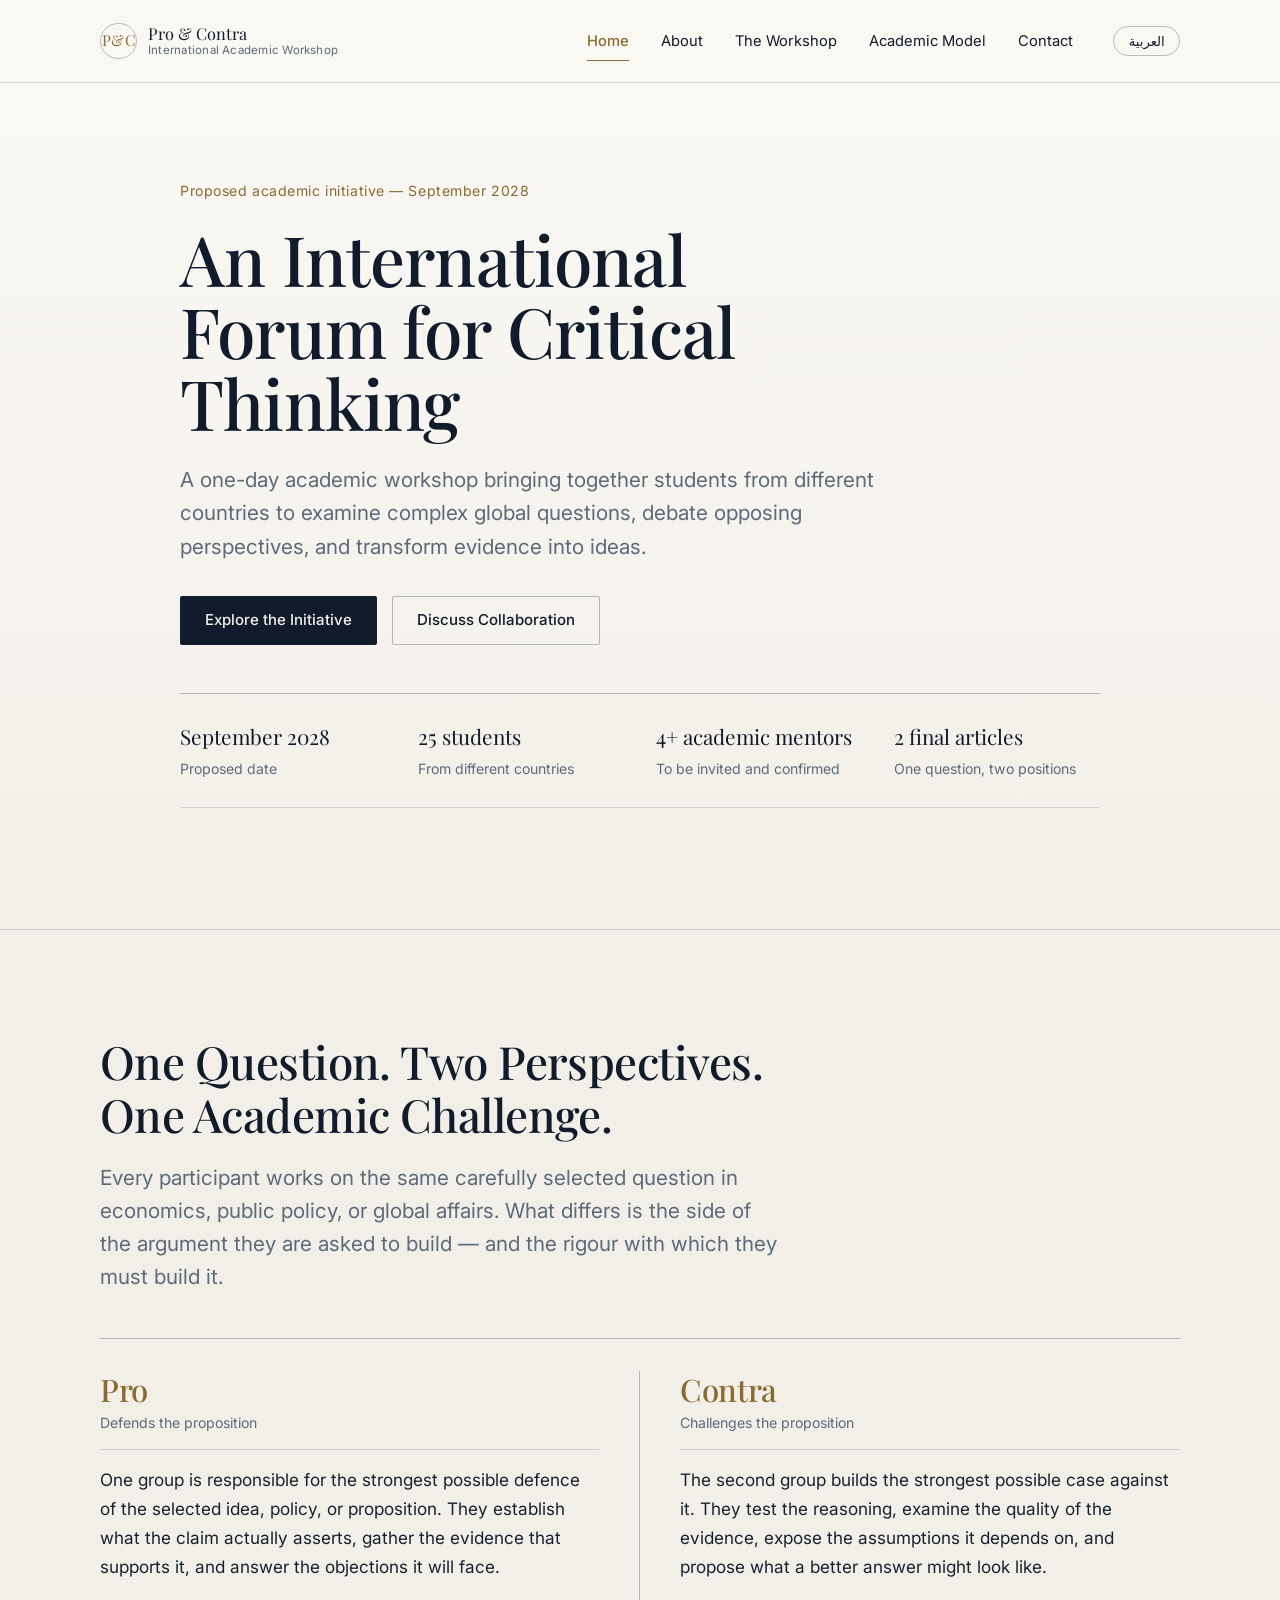
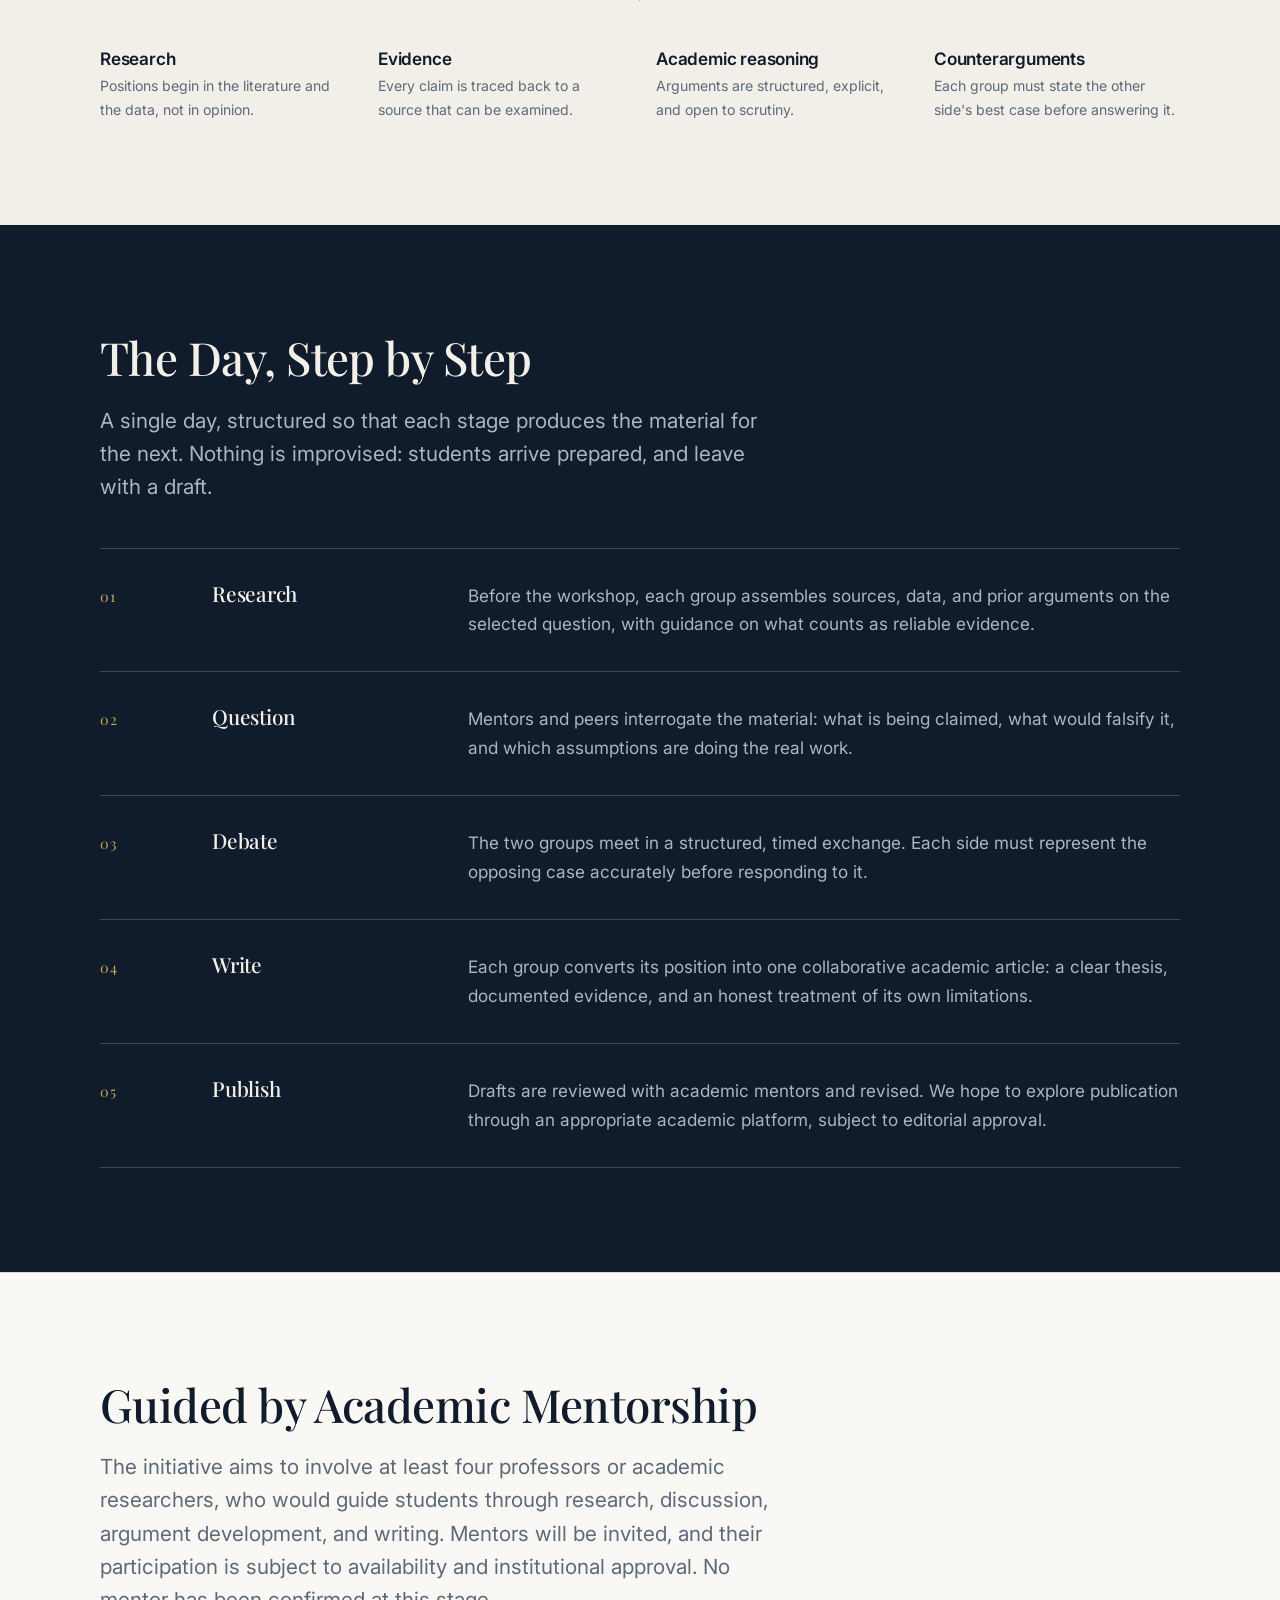
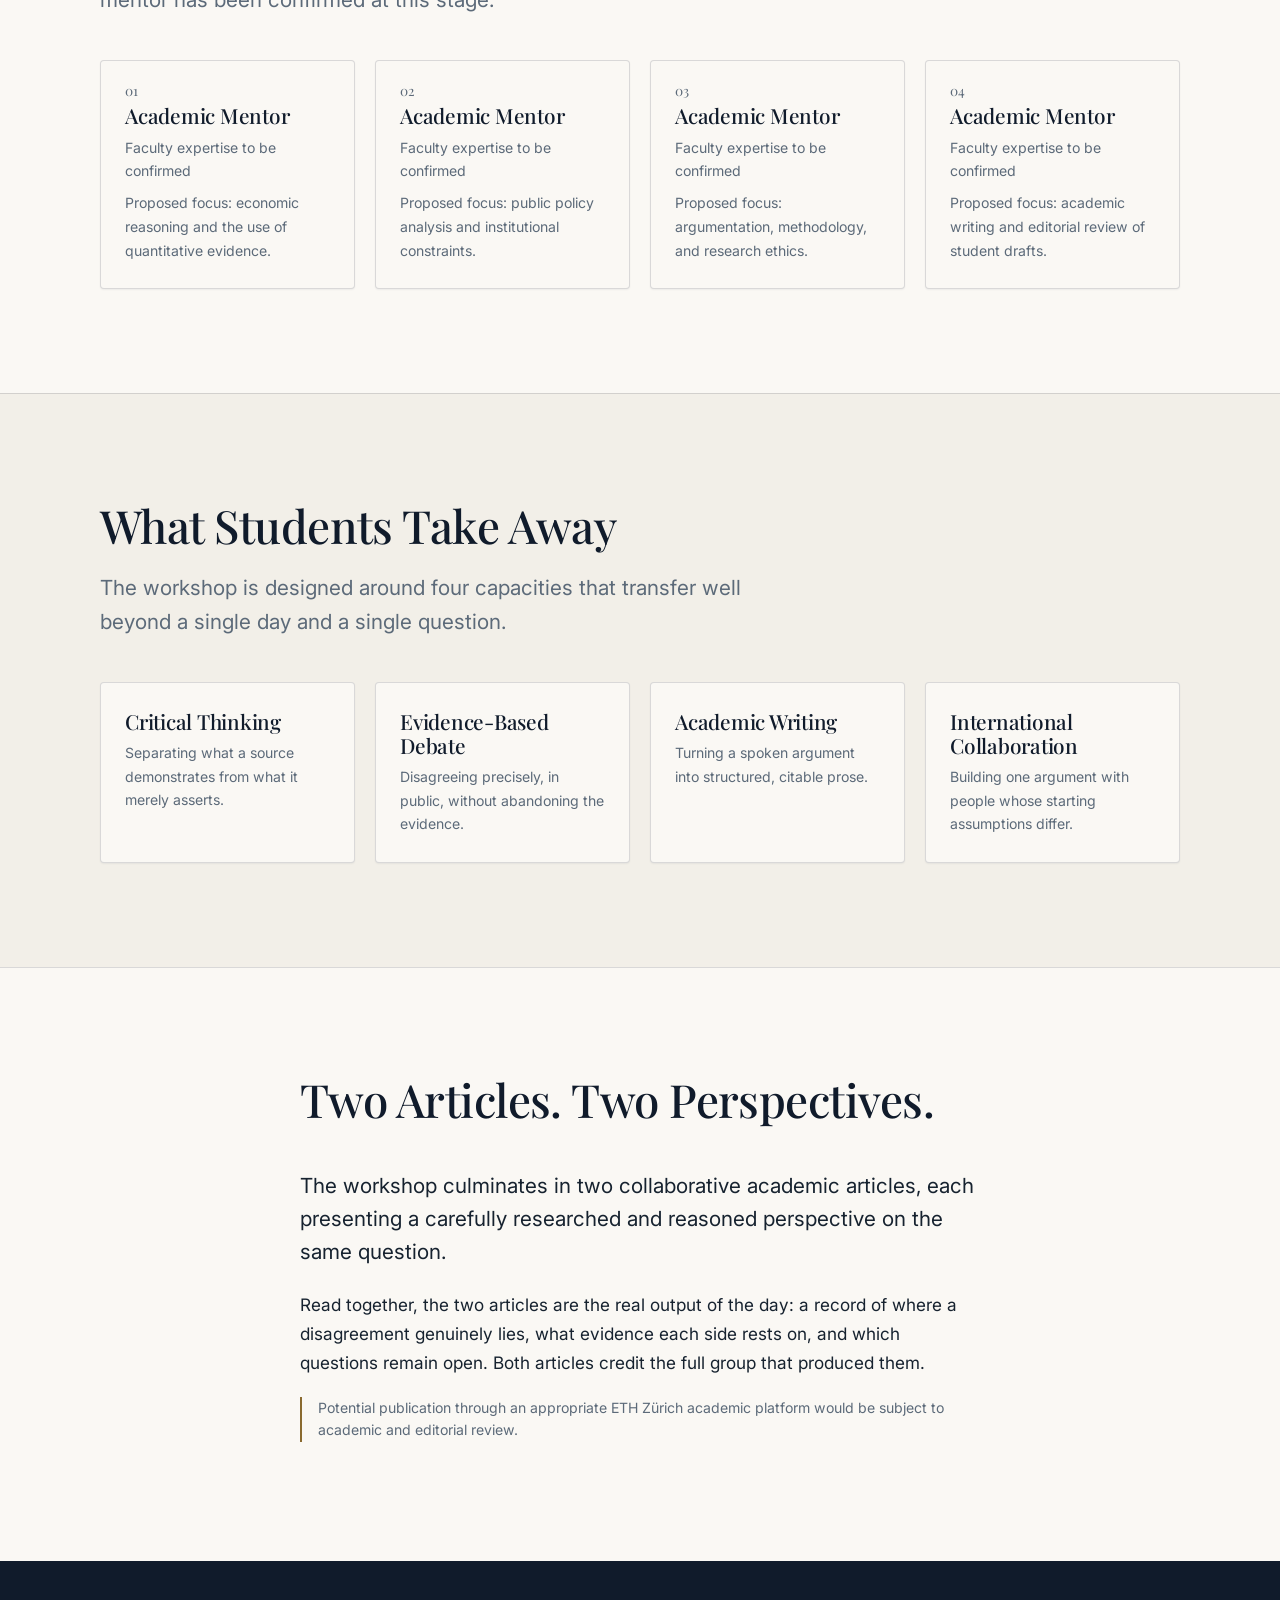
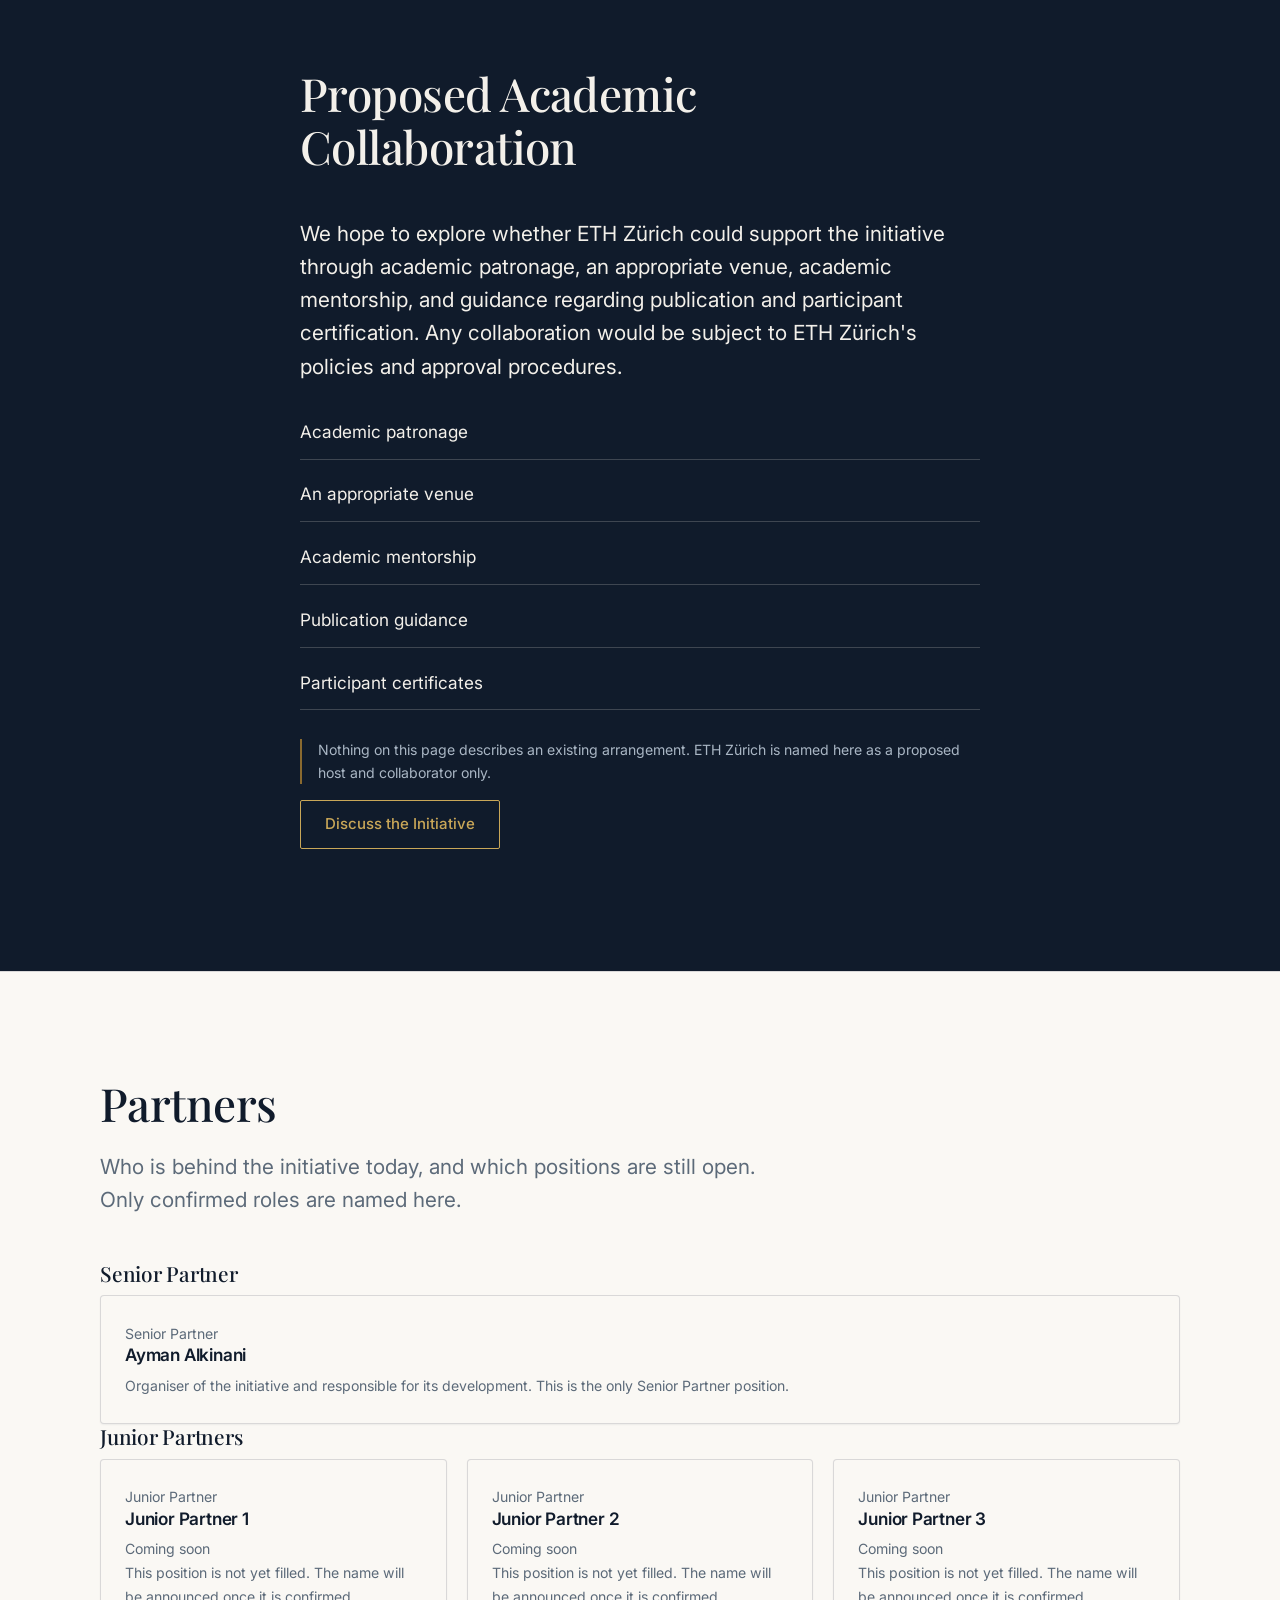
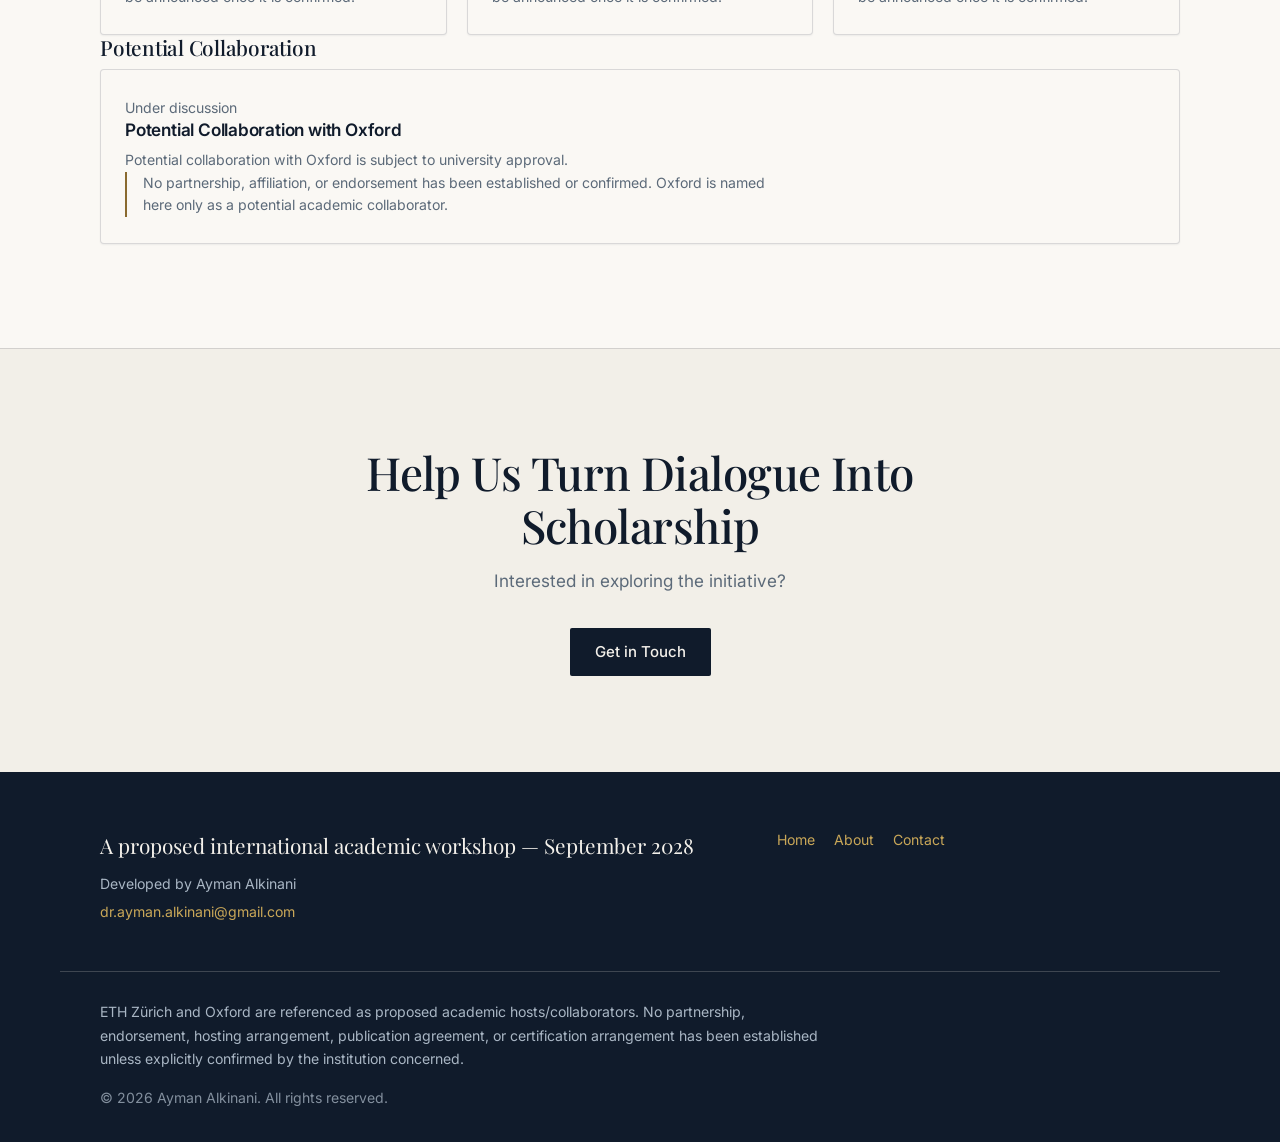
==== commit a80ce99e: "Update index.html" ====
--- a/index.html
+++ b/index.html
@@ -228,14 +228,56 @@
     </div>
   </section>
 
-  <!-- UWC -->
-  <section class="section" id="uwc">
-    <div class="container narrow">
-      <div class="section-head">
-        <h2 data-i18n="uwc.title">Alongside a UWC Application</h2>
-      </div>
-      <p class="lead-para" data-i18n="uwc.p1">The initiative is being developed alongside an application to the UWC programme, with the aim of creating an international learning experience rooted in dialogue, diversity, critical thinking, and academic collaboration.</p>
-      <p class="note" data-i18n="uwc.note">The application is in progress. No admission decision has been made.</p>
+  <!-- PARTNERS -->
+  <section class="section" id="partners">
+    <div class="container">
+      <div class="section-head">
+        <h2 data-i18n="partners.title">Partners</h2>
+        <p class="section-lead" data-i18n="partners.lead">Who is behind the initiative today, and which positions are still open. Only confirmed roles are named here.</p>
+      </div>
+
+      <div class="partners-group reveal">
+        <h3 class="partners-group-title" data-i18n="partners.senior.group">Senior Partner</h3>
+        <article class="card card-partner card-partner-senior">
+          <p class="partner-role" data-i18n="partners.senior.role">Senior Partner</p>
+          <h4 class="partner-name" data-i18n="partners.senior.name">Ayman Alkinani</h4>
+          <p data-i18n="partners.senior.p">Organiser of the initiative and responsible for its development. This is the only Senior Partner position.</p>
+        </article>
+      </div>
+
+      <div class="partners-group reveal">
+        <h3 class="partners-group-title" data-i18n="partners.junior.group">Junior Partners</h3>
+        <div class="grid grid-3">
+          <article class="card card-partner card-partner-open">
+            <p class="partner-role" data-i18n="partners.junior.role">Junior Partner</p>
+            <h4 class="partner-name" data-i18n="partners.j1.name">Junior Partner 1</h4>
+            <p class="partner-status" data-i18n="partners.status">Coming soon</p>
+            <p data-i18n="partners.junior.p">This position is not yet filled. The name will be announced once it is confirmed.</p>
+          </article>
+          <article class="card card-partner card-partner-open">
+            <p class="partner-role" data-i18n="partners.junior.role">Junior Partner</p>
+            <h4 class="partner-name" data-i18n="partners.j2.name">Junior Partner 2</h4>
+            <p class="partner-status" data-i18n="partners.status">Coming soon</p>
+            <p data-i18n="partners.junior.p">This position is not yet filled. The name will be announced once it is confirmed.</p>
+          </article>
+          <article class="card card-partner card-partner-open">
+            <p class="partner-role" data-i18n="partners.junior.role">Junior Partner</p>
+            <h4 class="partner-name" data-i18n="partners.j3.name">Junior Partner 3</h4>
+            <p class="partner-status" data-i18n="partners.status">Coming soon</p>
+            <p data-i18n="partners.junior.p">This position is not yet filled. The name will be announced once it is confirmed.</p>
+          </article>
+        </div>
+      </div>
+
+      <div class="partners-group reveal">
+        <h3 class="partners-group-title" data-i18n="partners.oxford.group">Potential Collaboration</h3>
+        <article class="card card-partner card-partner-oxford">
+          <p class="partner-role" data-i18n="partners.oxford.role">Under discussion</p>
+          <h4 class="partner-name" data-i18n="partners.oxford.title">Potential Collaboration with Oxford</h4>
+          <p data-i18n="partners.oxford.p">Potential collaboration with Oxford is subject to university approval.</p>
+          <p class="note" data-i18n="partners.oxford.note">No partnership, affiliation, or endorsement has been established or confirmed. Oxford is named here only as a potential academic collaborator.</p>
+        </article>
+      </div>
     </div>
   </section>
 
@@ -266,11 +308,11 @@
     </nav>
   </div>
   <div class="container">
-    <p class="disclaimer" data-i18n="footer.disclaimer">ETH Zürich is referenced as a proposed academic host/collaborator. No partnership, endorsement, hosting arrangement, publication agreement, or certification arrangement has been established unless explicitly confirmed by ETH Zürich.</p>
+    <p class="disclaimer" data-i18n="footer.disclaimer">ETH Zürich and Oxford are referenced as proposed academic hosts/collaborators. No partnership, endorsement, hosting arrangement, publication agreement, or certification arrangement has been established unless explicitly confirmed by the institution concerned.</p>
     <p class="copyright">© <span id="year">2026</span> <span data-i18n="footer.rights">Ayman Alkinani. All rights reserved.</span></p>
   </div>
 </footer>
 
 <script src="main.js" defer></script>
 </body>
-</html>+</html>
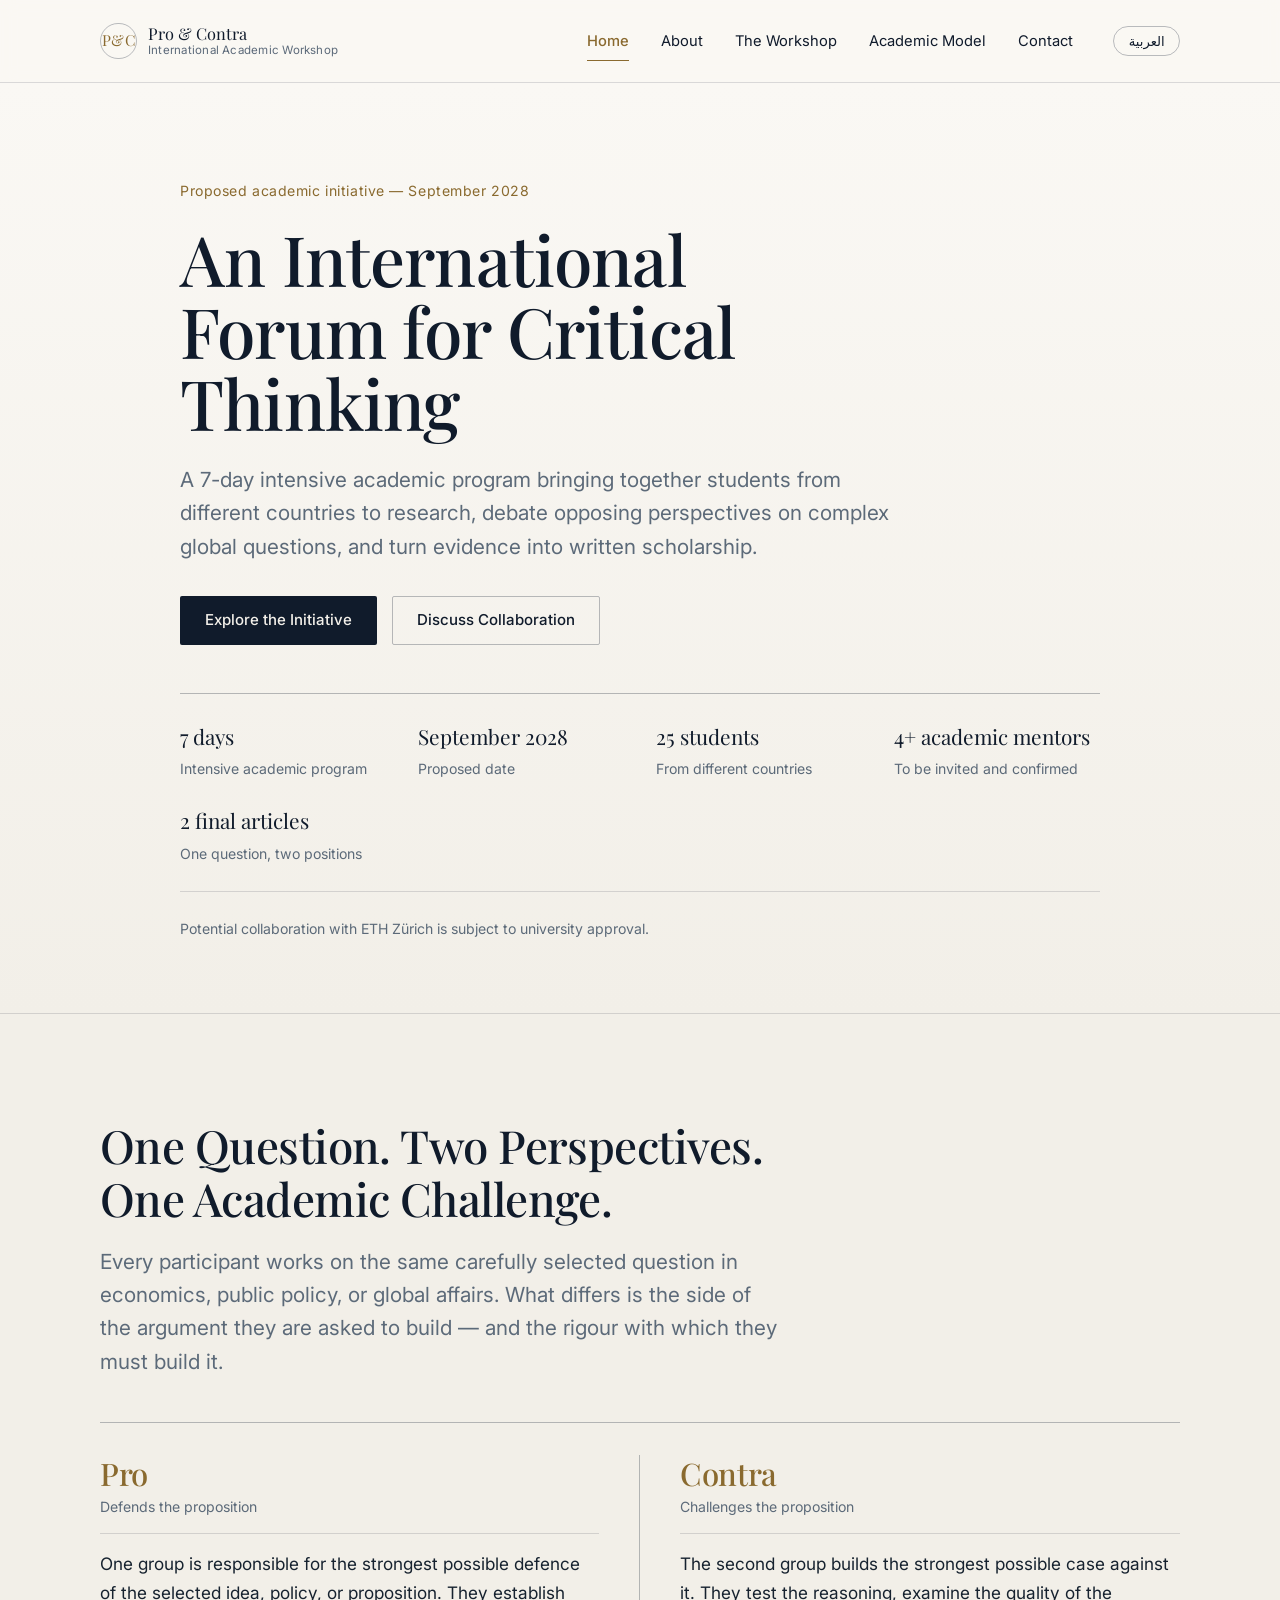
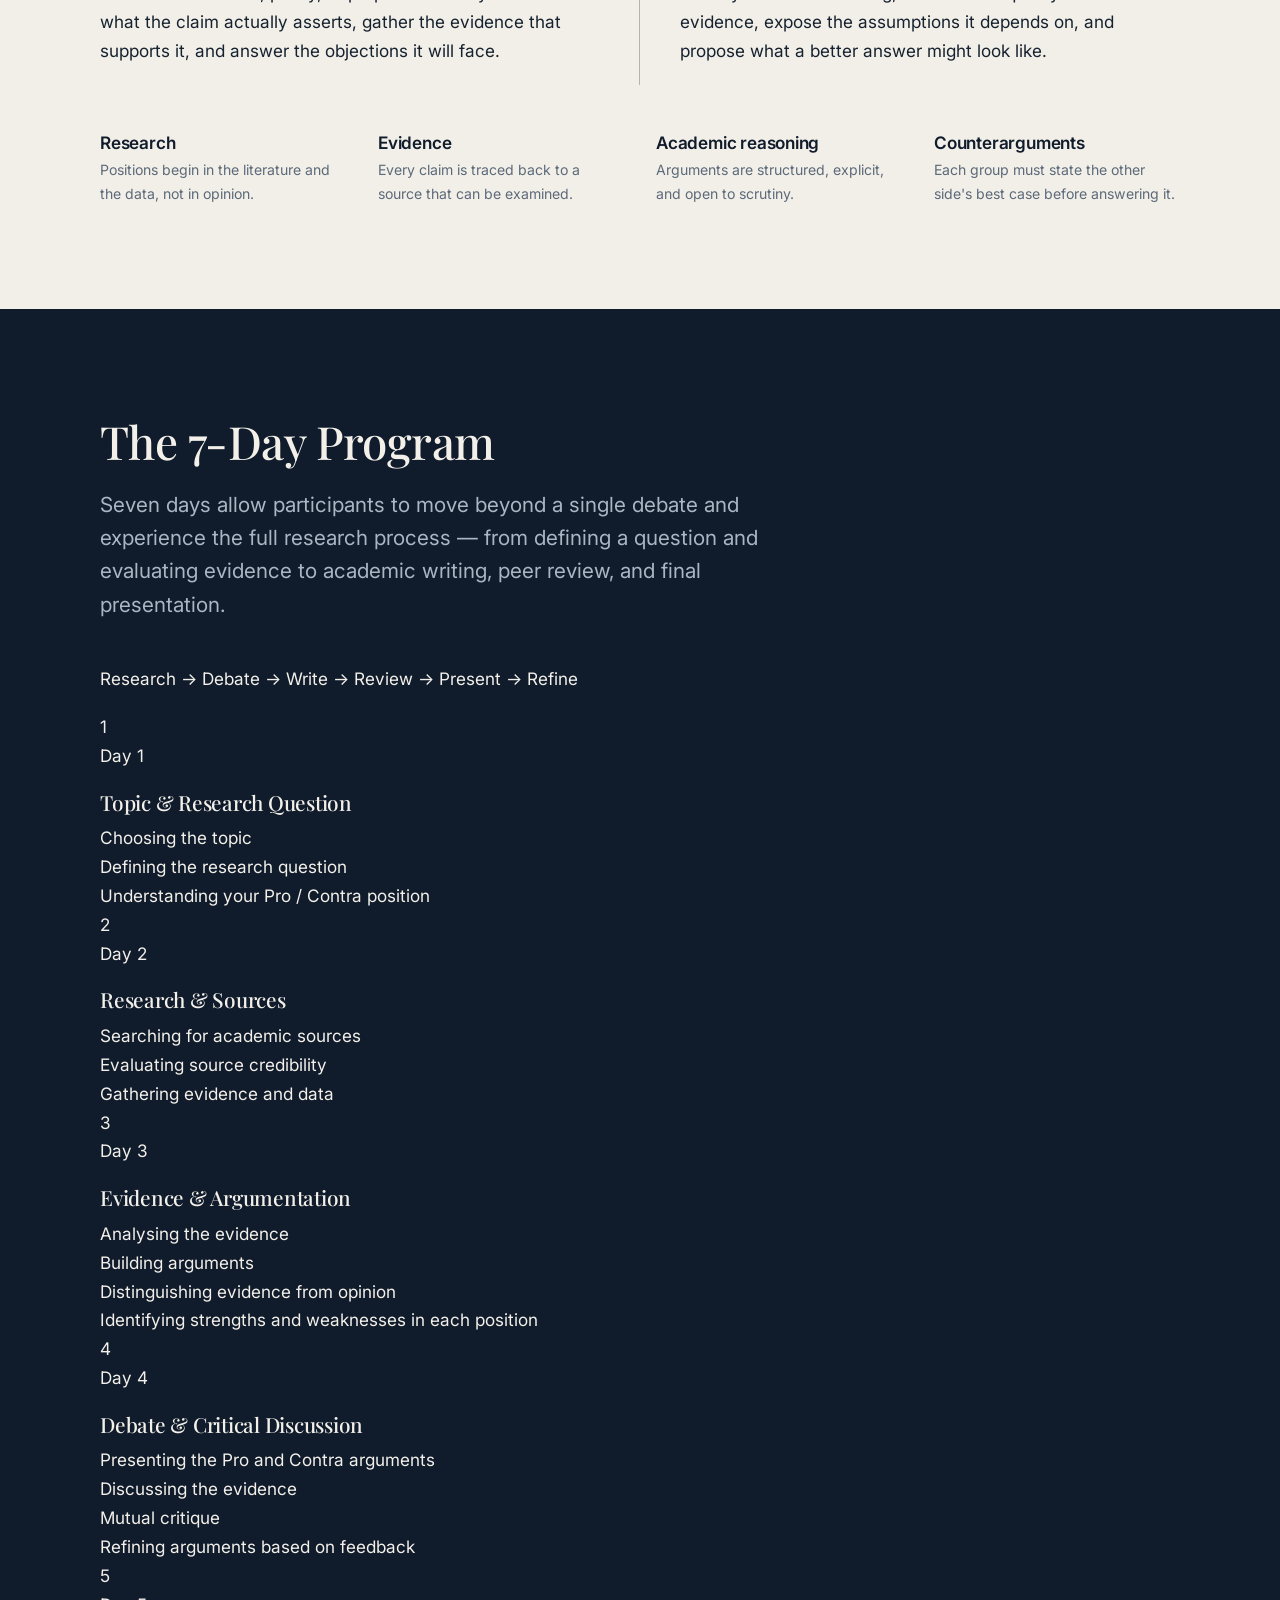
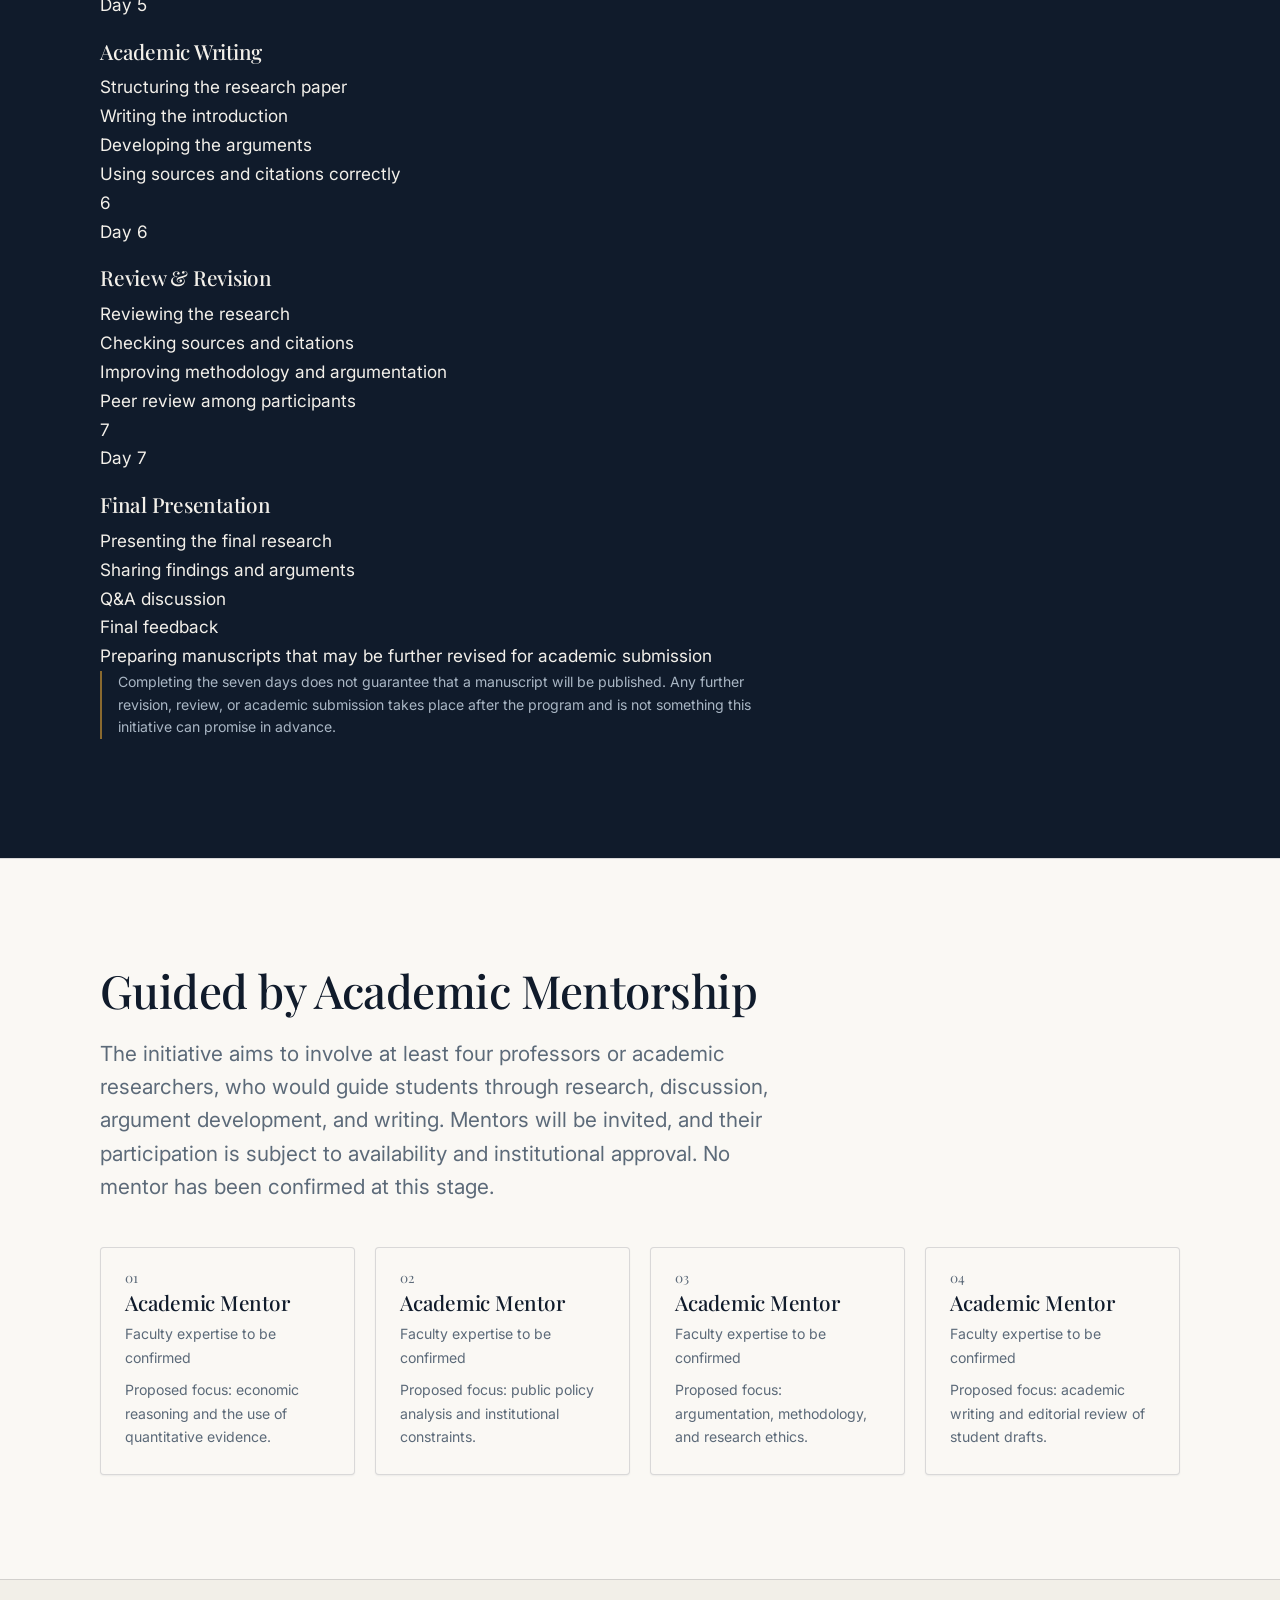
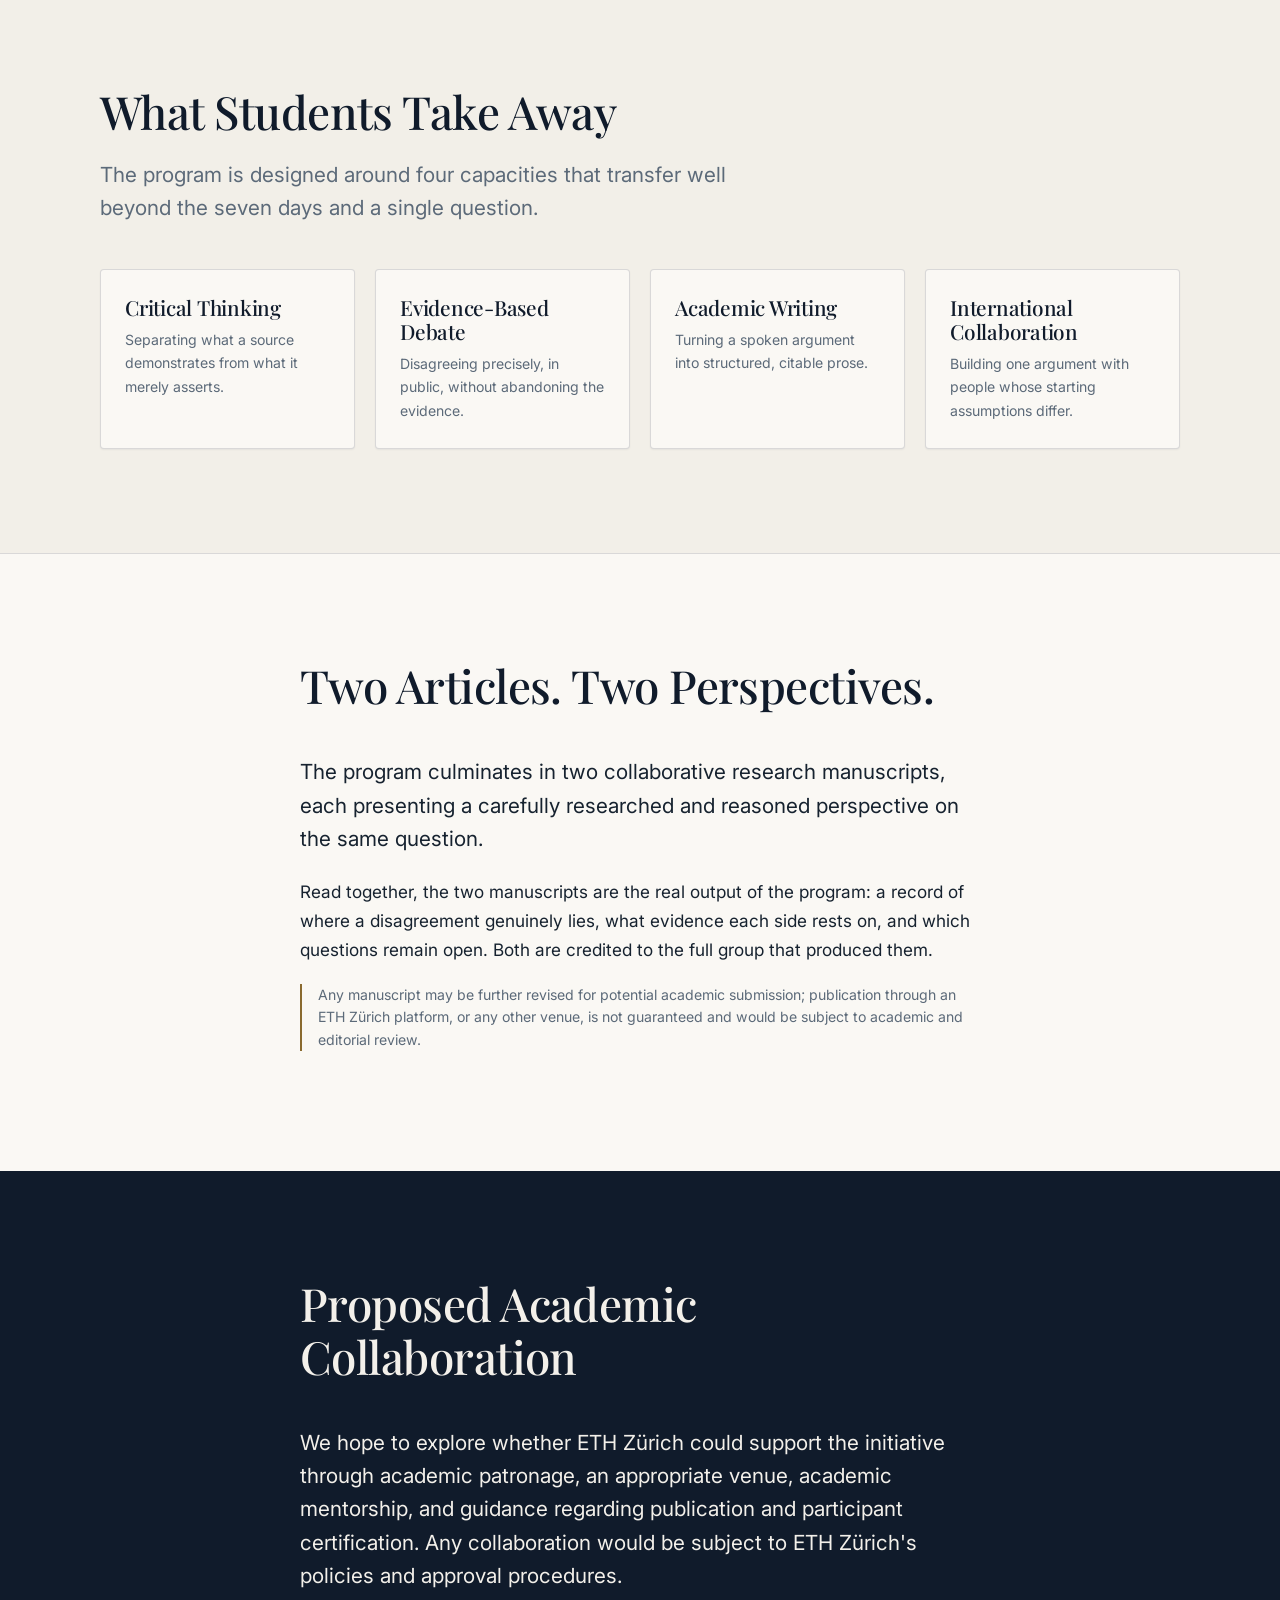
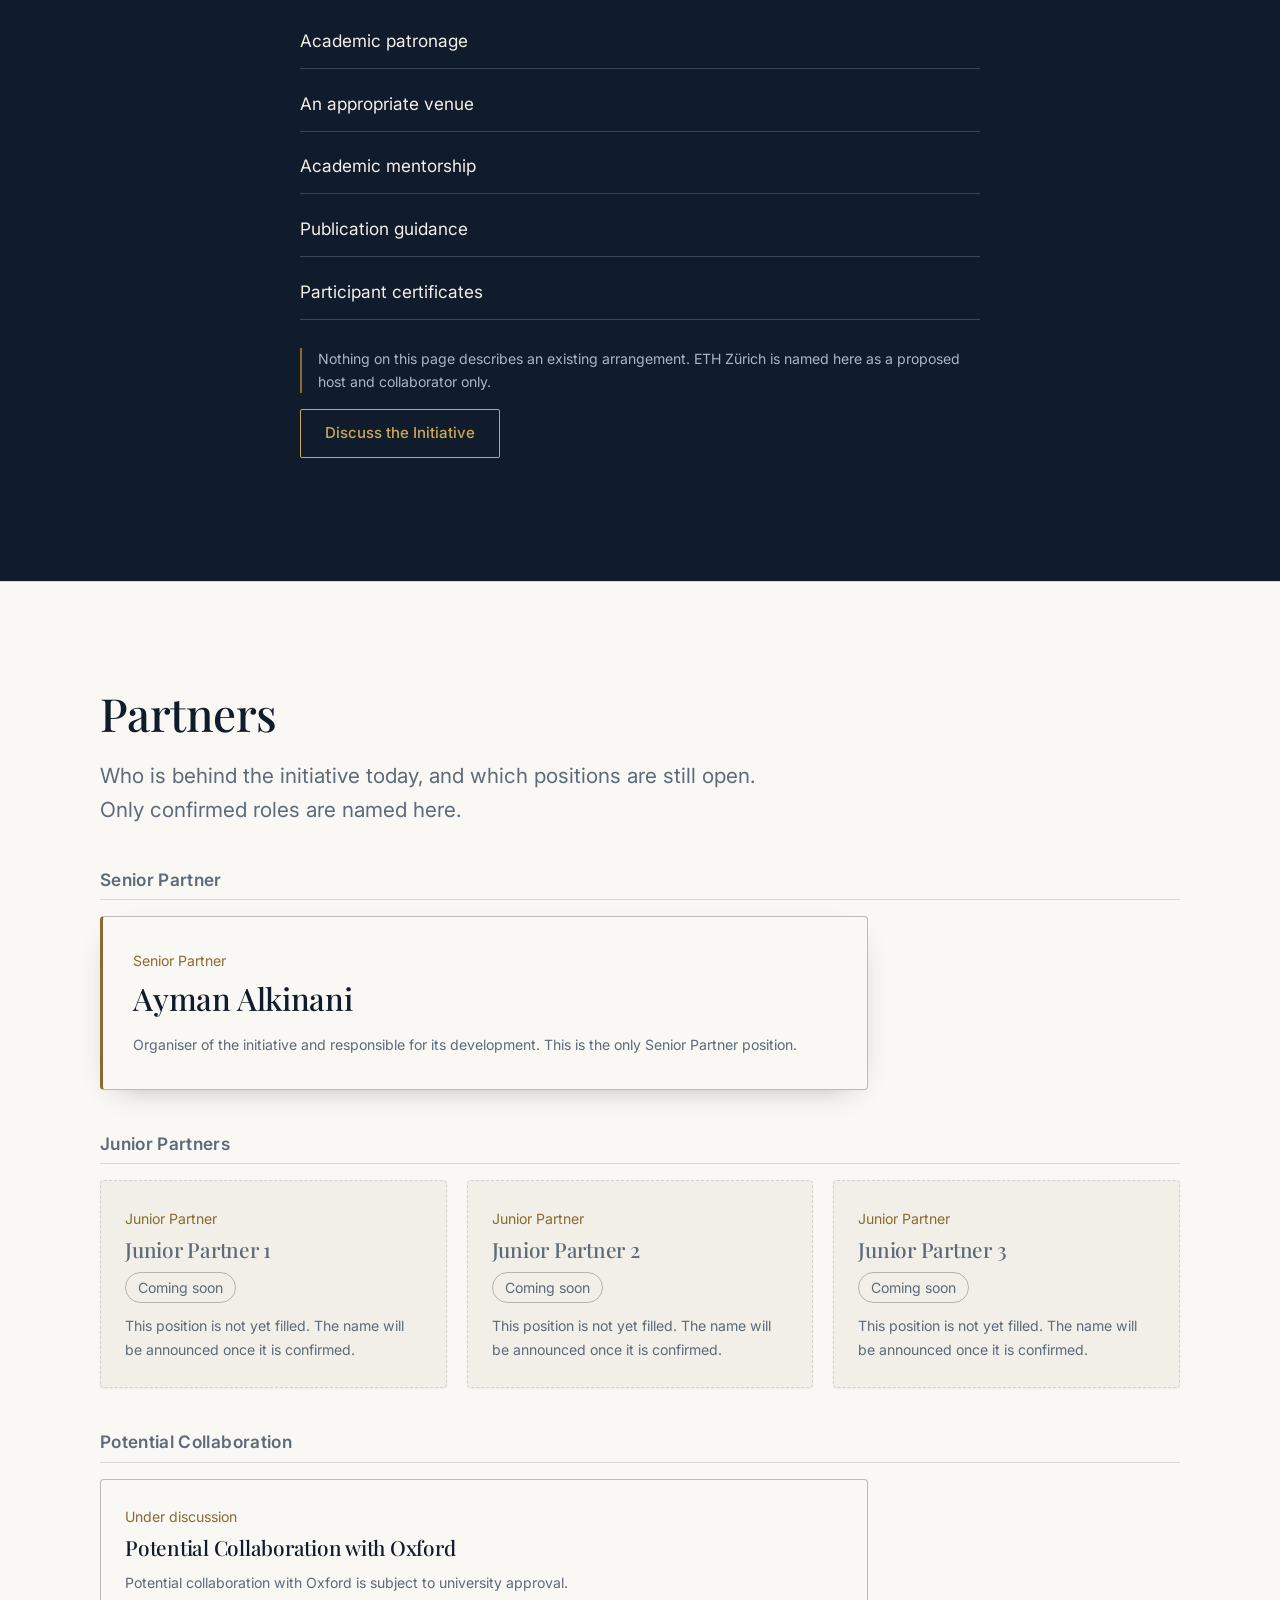
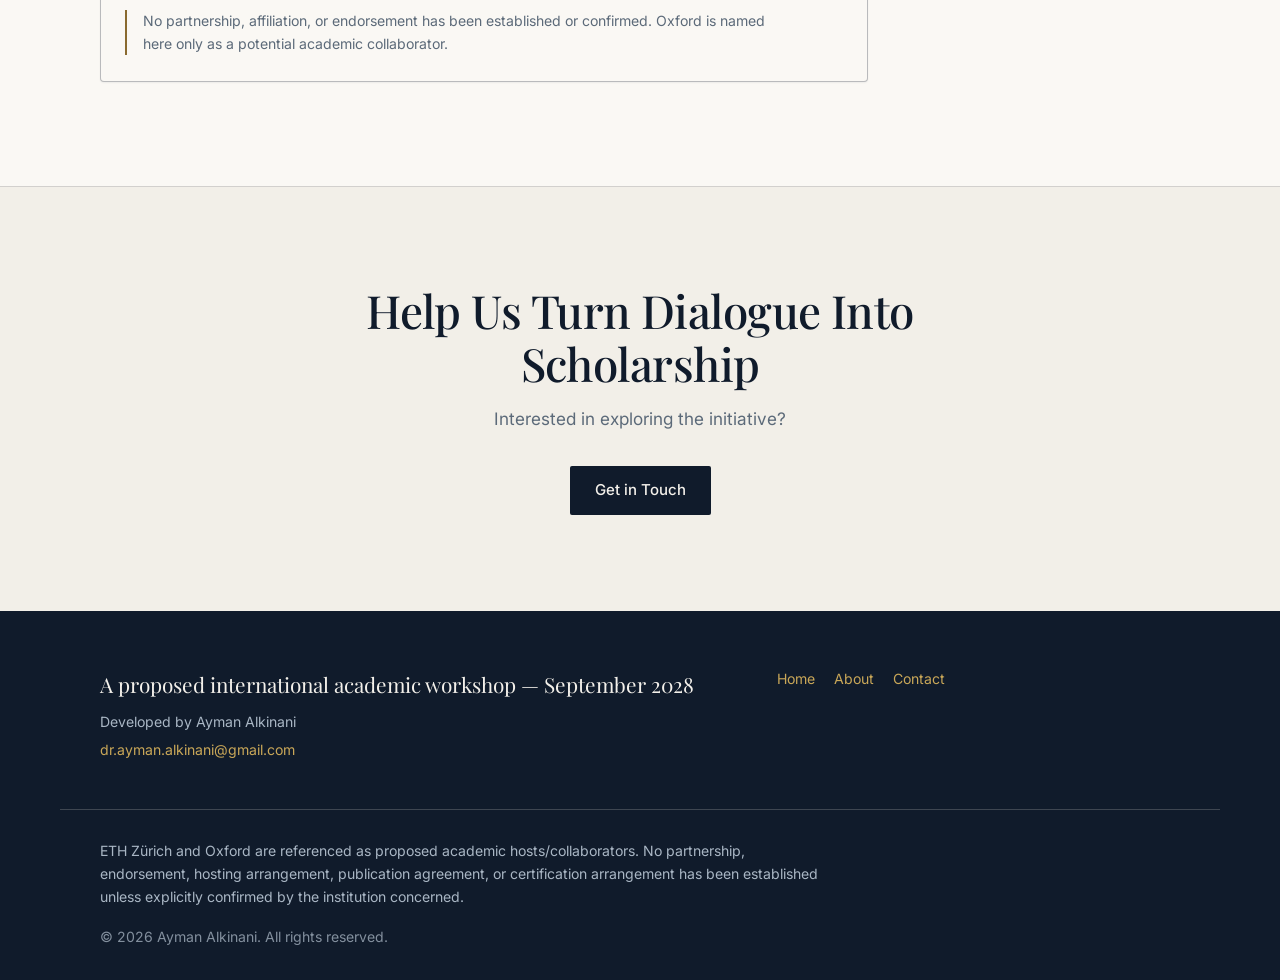
==== commit 567a2220: "Update index.html" ====
--- a/index.html
+++ b/index.html
@@ -3,13 +3,13 @@
 <head>
 <meta charset="utf-8">
 <meta name="viewport" content="width=device-width, initial-scale=1">
-<title data-i18n="meta.title.index">International Academic Workshop | September 2028</title>
-<meta name="description" data-i18n-attr="content" data-i18n="meta.desc.index" content="An international one-day academic workshop bringing together 25 students to research, debate, and write from opposing perspectives on a global issue.">
+<title data-i18n="meta.title.index">7-Day International Academic Program | September 2028</title>
+<meta name="description" data-i18n-attr="content" data-i18n="meta.desc.index" content="A proposed 7-day international academic program bringing together 25 students to research, debate, write, and present from opposing perspectives on a global issue.">
 <meta name="author" content="Ayman Alkinani">
 <meta name="theme-color" content="#101b2b">
 <meta property="og:type" content="website">
 <meta property="og:title" content="An International Forum for Critical Thinking">
-<meta property="og:description" content="A proposed one-day academic workshop for 25 international students: research, debate, and two opposing academic articles. September 2028.">
+<meta property="og:description" content="A proposed 7-day academic program for 25 international students: research, debate, writing, and two opposing academic articles. September 2028.">
 <meta property="og:locale" content="en">
 <meta property="og:locale:alternate" content="ar">
 <meta name="twitter:card" content="summary_large_image">
@@ -58,7 +58,7 @@
     <div class="container hero-inner">
       <p class="hero-kicker reveal" data-i18n="hero.kicker">Proposed academic initiative — September 2028</p>
       <h1 class="hero-title reveal" data-i18n="hero.title">An International Forum for Critical Thinking</h1>
-      <p class="hero-lead reveal" data-i18n="hero.lead">A one-day academic workshop bringing together students from different countries to examine complex global questions, debate opposing perspectives, and transform evidence into ideas.</p>
+      <p class="hero-lead reveal" data-i18n="hero.lead">A 7-day intensive academic program bringing together students from different countries to research, debate opposing perspectives on complex global questions, and turn evidence into written scholarship.</p>
 
       <div class="hero-actions reveal">
         <a class="btn btn-primary" href="#concept" data-i18n="hero.cta1">Explore the Initiative</a>
@@ -66,6 +66,7 @@
       </div>
 
       <ul class="factbar reveal">
+        <li><span class="fact-value" data-i18n="fact.0.v">7 days</span><span class="fact-label" data-i18n="fact.0.l">Intensive academic program</span></li>
         <li><span class="fact-value" data-i18n="fact.1.v">September 2028</span><span class="fact-label" data-i18n="fact.1.l">Proposed date</span></li>
         <li><span class="fact-value" data-i18n="fact.2.v">25 students</span><span class="fact-label" data-i18n="fact.2.l">From different countries</span></li>
         <li><span class="fact-value" data-i18n="fact.3.v">4+ academic mentors</span><span class="fact-label" data-i18n="fact.3.l">To be invited and confirmed</span></li>
@@ -106,41 +107,96 @@
     </div>
   </section>
 
-  <!-- PROCESS -->
-  <section class="section section-dark" id="process">
-    <div class="container">
-      <div class="section-head">
-        <h2 data-i18n="process.title">The Day, Step by Step</h2>
-        <p class="section-lead" data-i18n="process.lead">A single day, structured so that each stage produces the material for the next. Nothing is improvised: students arrive prepared, and leave with a draft.</p>
-      </div>
-
-      <ol class="process">
-        <li class="process-step reveal">
-          <span class="process-num" aria-hidden="true">01</span>
-          <h3 data-i18n="step.1.t">Research</h3>
-          <p data-i18n="step.1.p">Before the workshop, each group assembles sources, data, and prior arguments on the selected question, with guidance on what counts as reliable evidence.</p>
-        </li>
-        <li class="process-step reveal">
-          <span class="process-num" aria-hidden="true">02</span>
-          <h3 data-i18n="step.2.t">Question</h3>
-          <p data-i18n="step.2.p">Mentors and peers interrogate the material: what is being claimed, what would falsify it, and which assumptions are doing the real work.</p>
-        </li>
-        <li class="process-step reveal">
-          <span class="process-num" aria-hidden="true">03</span>
-          <h3 data-i18n="step.3.t">Debate</h3>
-          <p data-i18n="step.3.p">The two groups meet in a structured, timed exchange. Each side must represent the opposing case accurately before responding to it.</p>
-        </li>
-        <li class="process-step reveal">
-          <span class="process-num" aria-hidden="true">04</span>
-          <h3 data-i18n="step.4.t">Write</h3>
-          <p data-i18n="step.4.p">Each group converts its position into one collaborative academic article: a clear thesis, documented evidence, and an honest treatment of its own limitations.</p>
-        </li>
-        <li class="process-step reveal">
-          <span class="process-num" aria-hidden="true">05</span>
-          <h3 data-i18n="step.5.t">Publish</h3>
-          <p data-i18n="step.5.p">Drafts are reviewed with academic mentors and revised. We hope to explore publication through an appropriate academic platform, subject to editorial approval.</p>
+  <!-- 7-DAY PROGRAM -->
+  <section class="section section-dark" id="program7">
+    <div class="container">
+      <div class="section-head">
+        <h2 data-i18n="program.title">The 7-Day Program</h2>
+        <p class="section-lead" data-i18n="program.lead">Seven days allow participants to move beyond a single debate and experience the full research process — from defining a question and evaluating evidence to academic writing, peer review, and final presentation.</p>
+      </div>
+
+      <p class="program-flow reveal" data-i18n="program.flow">Research → Debate → Write → Review → Present → Refine</p>
+
+      <ol class="days-timeline">
+        <li class="day-card reveal">
+          <span class="day-num" aria-hidden="true">1</span>
+          <p class="day-label" data-i18n="program.day">Day 1</p>
+          <h3 data-i18n="program.d1.t">Topic &amp; Research Question</h3>
+          <ul>
+            <li data-i18n="program.d1.b1">Choosing the topic</li>
+            <li data-i18n="program.d1.b2">Defining the research question</li>
+            <li data-i18n="program.d1.b3">Understanding your Pro / Contra position</li>
+          </ul>
+        </li>
+        <li class="day-card reveal">
+          <span class="day-num" aria-hidden="true">2</span>
+          <p class="day-label" data-i18n="program.day">Day 2</p>
+          <h3 data-i18n="program.d2.t">Research &amp; Sources</h3>
+          <ul>
+            <li data-i18n="program.d2.b1">Searching for academic sources</li>
+            <li data-i18n="program.d2.b2">Evaluating source credibility</li>
+            <li data-i18n="program.d2.b3">Gathering evidence and data</li>
+          </ul>
+        </li>
+        <li class="day-card reveal">
+          <span class="day-num" aria-hidden="true">3</span>
+          <p class="day-label" data-i18n="program.day">Day 3</p>
+          <h3 data-i18n="program.d3.t">Evidence &amp; Argumentation</h3>
+          <ul>
+            <li data-i18n="program.d3.b1">Analysing the evidence</li>
+            <li data-i18n="program.d3.b2">Building arguments</li>
+            <li data-i18n="program.d3.b3">Distinguishing evidence from opinion</li>
+            <li data-i18n="program.d3.b4">Identifying strengths and weaknesses in each position</li>
+          </ul>
+        </li>
+        <li class="day-card reveal">
+          <span class="day-num" aria-hidden="true">4</span>
+          <p class="day-label" data-i18n="program.day">Day 4</p>
+          <h3 data-i18n="program.d4.t">Debate &amp; Critical Discussion</h3>
+          <ul>
+            <li data-i18n="program.d4.b1">Presenting the Pro and Contra arguments</li>
+            <li data-i18n="program.d4.b2">Discussing the evidence</li>
+            <li data-i18n="program.d4.b3">Mutual critique</li>
+            <li data-i18n="program.d4.b4">Refining arguments based on feedback</li>
+          </ul>
+        </li>
+        <li class="day-card reveal">
+          <span class="day-num" aria-hidden="true">5</span>
+          <p class="day-label" data-i18n="program.day">Day 5</p>
+          <h3 data-i18n="program.d5.t">Academic Writing</h3>
+          <ul>
+            <li data-i18n="program.d5.b1">Structuring the research paper</li>
+            <li data-i18n="program.d5.b2">Writing the introduction</li>
+            <li data-i18n="program.d5.b3">Developing the arguments</li>
+            <li data-i18n="program.d5.b4">Using sources and citations correctly</li>
+          </ul>
+        </li>
+        <li class="day-card reveal">
+          <span class="day-num" aria-hidden="true">6</span>
+          <p class="day-label" data-i18n="program.day">Day 6</p>
+          <h3 data-i18n="program.d6.t">Review &amp; Revision</h3>
+          <ul>
+            <li data-i18n="program.d6.b1">Reviewing the research</li>
+            <li data-i18n="program.d6.b2">Checking sources and citations</li>
+            <li data-i18n="program.d6.b3">Improving methodology and argumentation</li>
+            <li data-i18n="program.d6.b4">Peer review among participants</li>
+          </ul>
+        </li>
+        <li class="day-card reveal">
+          <span class="day-num" aria-hidden="true">7</span>
+          <p class="day-label" data-i18n="program.day">Day 7</p>
+          <h3 data-i18n="program.d7.t">Final Presentation</h3>
+          <ul>
+            <li data-i18n="program.d7.b1">Presenting the final research</li>
+            <li data-i18n="program.d7.b2">Sharing findings and arguments</li>
+            <li data-i18n="program.d7.b3">Q&amp;A discussion</li>
+            <li data-i18n="program.d7.b4">Final feedback</li>
+            <li data-i18n="program.d7.b5">Preparing manuscripts that may be further revised for academic submission</li>
+          </ul>
         </li>
       </ol>
+
+      <p class="note reveal" data-i18n="program.note">Completing the seven days does not guarantee that a manuscript will be published. Any further revision, review, or academic submission takes place after the program and is not something this initiative can promise in advance.</p>
     </div>
   </section>
 
@@ -186,7 +242,7 @@
     <div class="container">
       <div class="section-head">
         <h2 data-i18n="out.title">What Students Take Away</h2>
-        <p class="section-lead" data-i18n="out.lead">The workshop is designed around four capacities that transfer well beyond a single day and a single question.</p>
+        <p class="section-lead" data-i18n="out.lead">The program is designed around four capacities that transfer well beyond the seven days and a single question.</p>
       </div>
       <div class="grid grid-4 reveal">
         <article class="card"><h3 data-i18n="out.1.t">Critical Thinking</h3><p data-i18n="out.1.p">Separating what a source demonstrates from what it merely asserts.</p></article>
@@ -203,9 +259,9 @@
       <div class="section-head">
         <h2 data-i18n="art.title">Two Articles. Two Perspectives.</h2>
       </div>
-      <p class="lead-para" data-i18n="art.p1">The workshop culminates in two collaborative academic articles, each presenting a carefully researched and reasoned perspective on the same question.</p>
-      <p data-i18n="art.p2">Read together, the two articles are the real output of the day: a record of where a disagreement genuinely lies, what evidence each side rests on, and which questions remain open. Both articles credit the full group that produced them.</p>
-      <p class="note" data-i18n="art.note">Potential publication through an appropriate ETH Zürich academic platform would be subject to academic and editorial review.</p>
+      <p class="lead-para" data-i18n="art.p1">The program culminates in two collaborative research manuscripts, each presenting a carefully researched and reasoned perspective on the same question.</p>
+      <p data-i18n="art.p2">Read together, the two manuscripts are the real output of the program: a record of where a disagreement genuinely lies, what evidence each side rests on, and which questions remain open. Both are credited to the full group that produced them.</p>
+      <p class="note" data-i18n="art.note">Any manuscript may be further revised for potential academic submission; publication through an ETH Zürich platform, or any other venue, is not guaranteed and would be subject to academic and editorial review.</p>
     </div>
   </section>
 
--- a/style.css
+++ b/style.css
@@ -306,6 +306,38 @@
   font-family:var(--font-display); font-size:.85rem; color:var(--muted);
 }
 
+/* ---------- Partners ---------- */
+.partners-group + .partners-group{ margin-top:2.75rem; }
+.partners-group-title{
+  font-size:var(--step-0); font-family:var(--font-body); font-weight:600;
+  color:var(--muted); letter-spacing:.02em;
+  margin:0 0 1rem; padding-bottom:.6rem;
+  border-bottom:1px solid var(--line);
+}
+.card-partner .partner-role{
+  font-size:var(--step--1); color:var(--accent); margin:0 0 .4em;
+}
+.card-partner .partner-name{
+  font-family:var(--font-display); font-weight:500; font-size:var(--step-1);
+  color:var(--ink); margin:0 0 .5em; line-height:1.25;
+}
+.card-partner-senior{
+  border-color:var(--line-strong);
+  border-inline-start:3px solid var(--accent);
+  box-shadow:var(--shadow);
+}
+.card-partner-senior .partner-name{ font-size:var(--step-2); }
+.card-partner-open{ background:var(--paper-2); border-style:dashed; }
+.card-partner-open .partner-name{ color:var(--muted); }
+.partner-status{
+  display:inline-block;
+  font-size:.78rem; color:var(--accent);
+  border:1px solid var(--line-strong); border-radius:999px;
+  padding:.15rem .75rem; margin:0 0 .8em!important;
+}
+.card-partner-oxford{ border-color:var(--line-strong); }
+.card-partner-oxford .note{ margin:1rem 0 0; font-size:var(--step--1); }
+
 /* ---------- Lists ---------- */
 .reason-list{ display:grid; gap:2rem; margin-top:2rem; }
 .reason-list li{ border-top:1px solid var(--line); padding-top:1.3rem; }
@@ -439,12 +471,14 @@
 html[dir="rtl"] .fact-value,
 html[dir="rtl"] .brand-name,
 html[dir="rtl"] .footer-title,
+html[dir="rtl"] .partner-name,
 html[dir="rtl"] .statement{
   font-family:"Amiri", "Noto Kufi Arabic", serif;
   letter-spacing:0; line-height:1.4;
 }
 html[dir="rtl"] .hero-title{ line-height:1.25; }
 html[dir="rtl"] .hero-kicker{ letter-spacing:0; }
+html[dir="rtl"] .partners-group-title{ letter-spacing:0; font-family:var(--font-body); }
 html[dir="rtl"] .lang-toggle{ font-family:var(--font-body); }
 html[dir="rtl"] .brand-mark,
 html[dir="rtl"] .process-num,
@@ -464,6 +498,7 @@
   .footer-inner{ grid-template-columns:1.6fr 1fr; }
   .section{ padding:5.5rem 0; }
   .hero{ padding:5rem 0 4rem; }
+  .card-partner-senior{ padding:2rem 1.9rem; }
 }
 
 /* Desktop */
@@ -512,6 +547,8 @@
   .hero{ padding:6rem 0 4.5rem; }
   .page-hero{ padding:5rem 0 4rem; }
   .closing{ padding:6rem 0; }
+  .card-partner-senior{ max-width:48rem; }
+  .card-partner-oxford{ max-width:48rem; }
 }
 
 /* Large desktop */
@@ -537,4 +574,4 @@
   .section{ padding:1.5rem 0; border-top:1px solid #ccc; }
   .section-dark{ background:#fff; color:#000; }
   .section-dark h2,.section-dark h3{ color:#000; }
-}+}
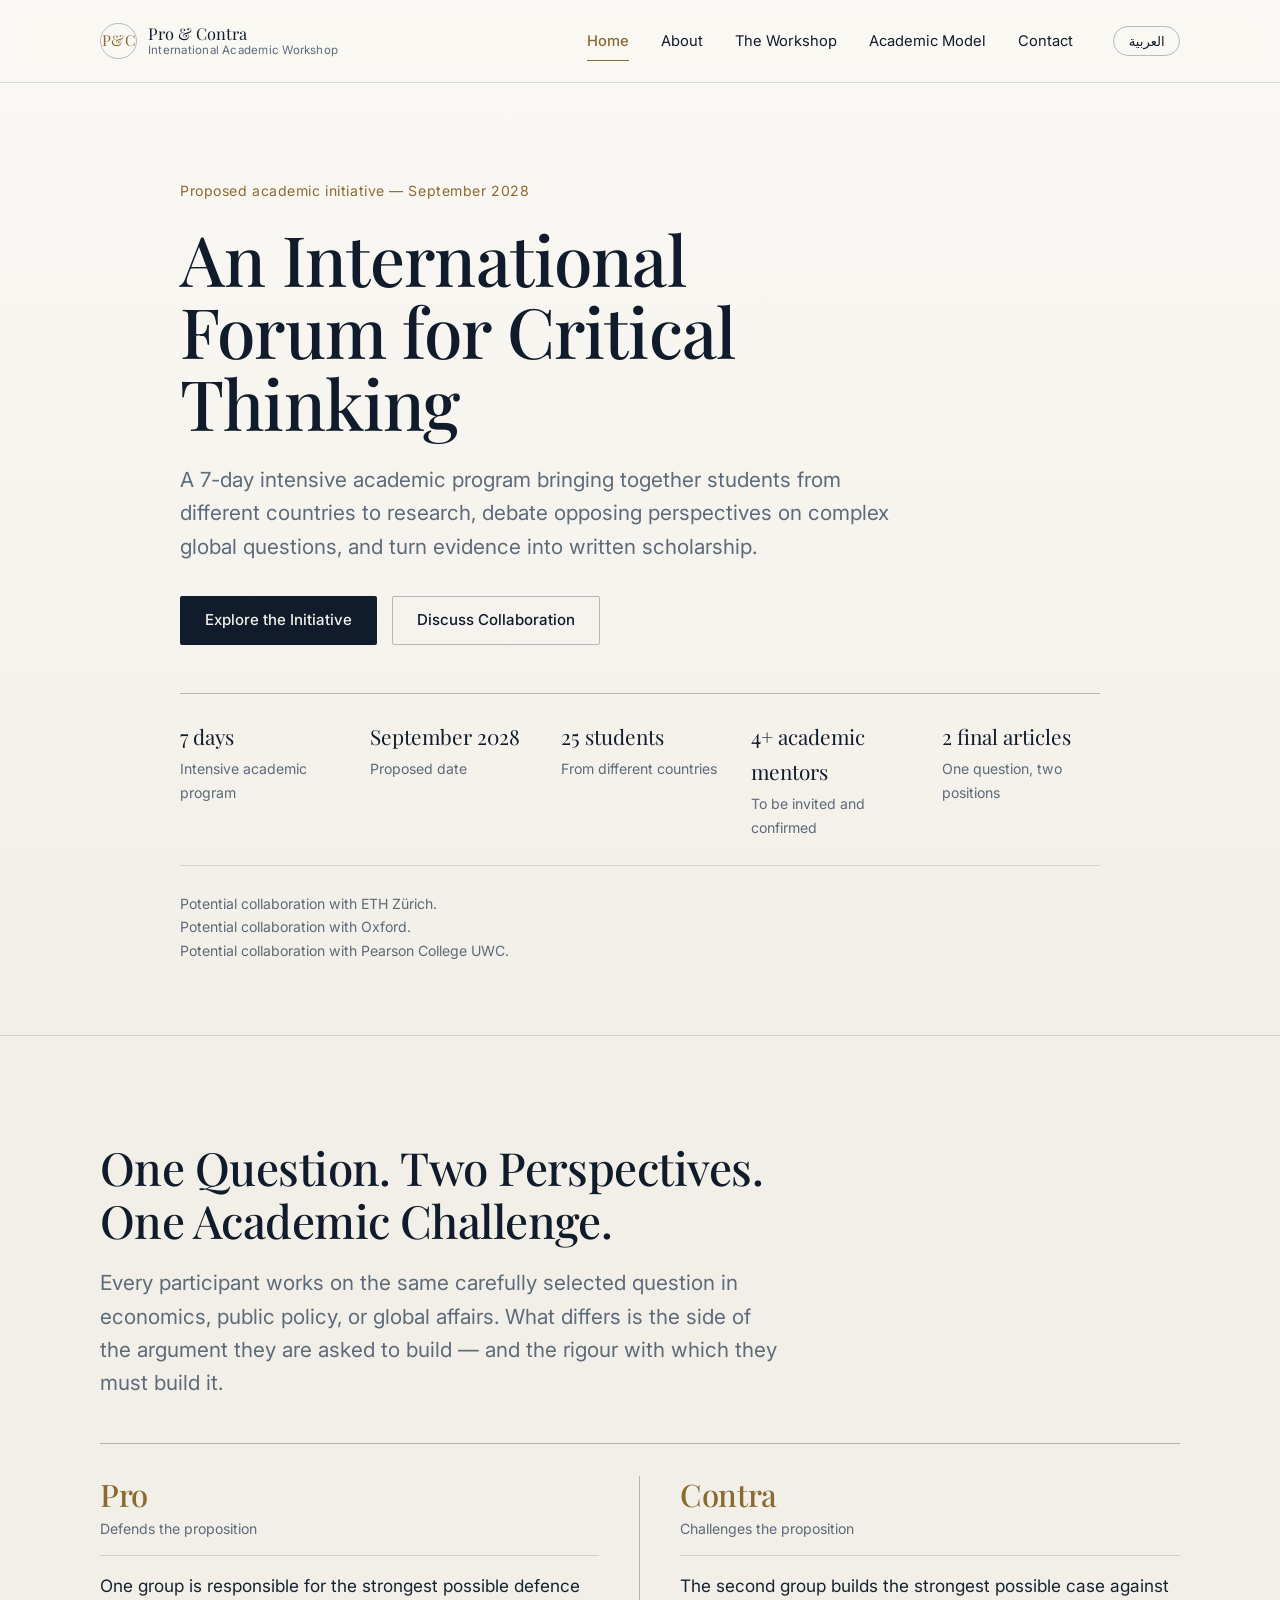
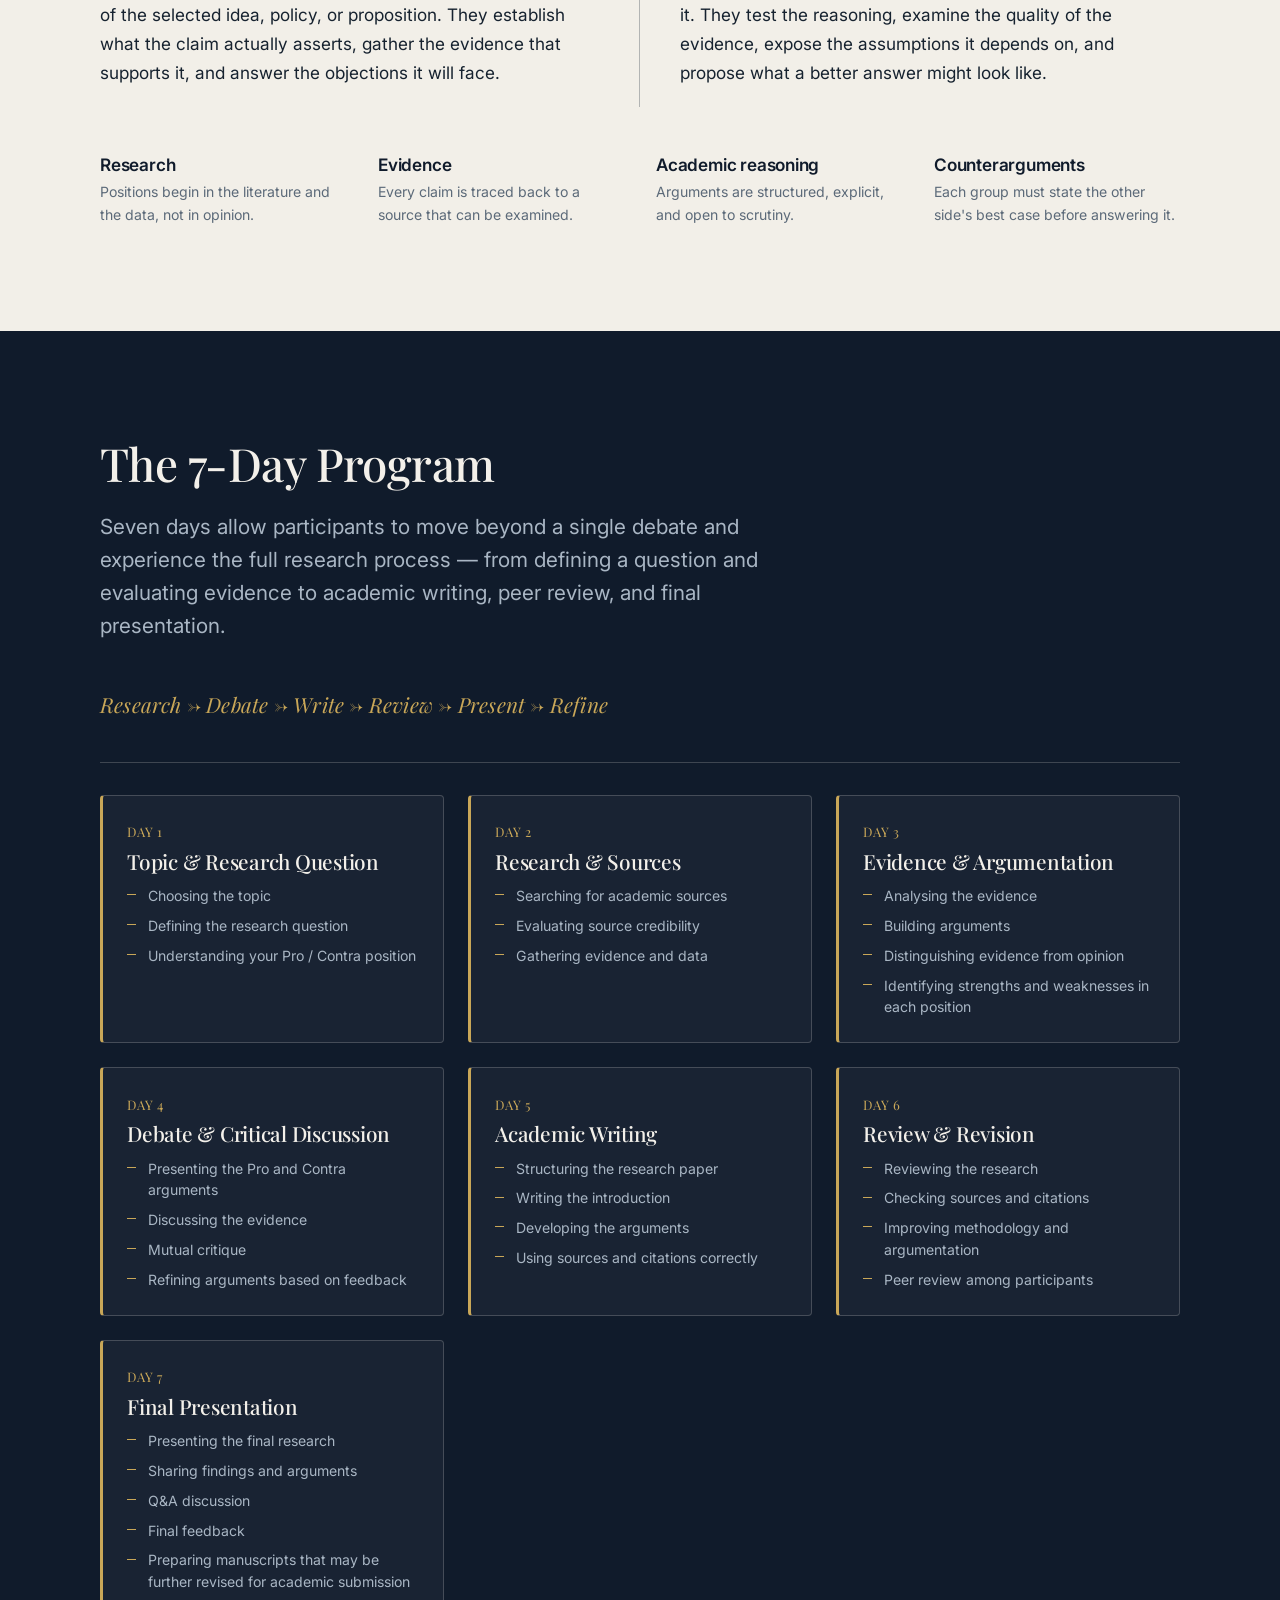
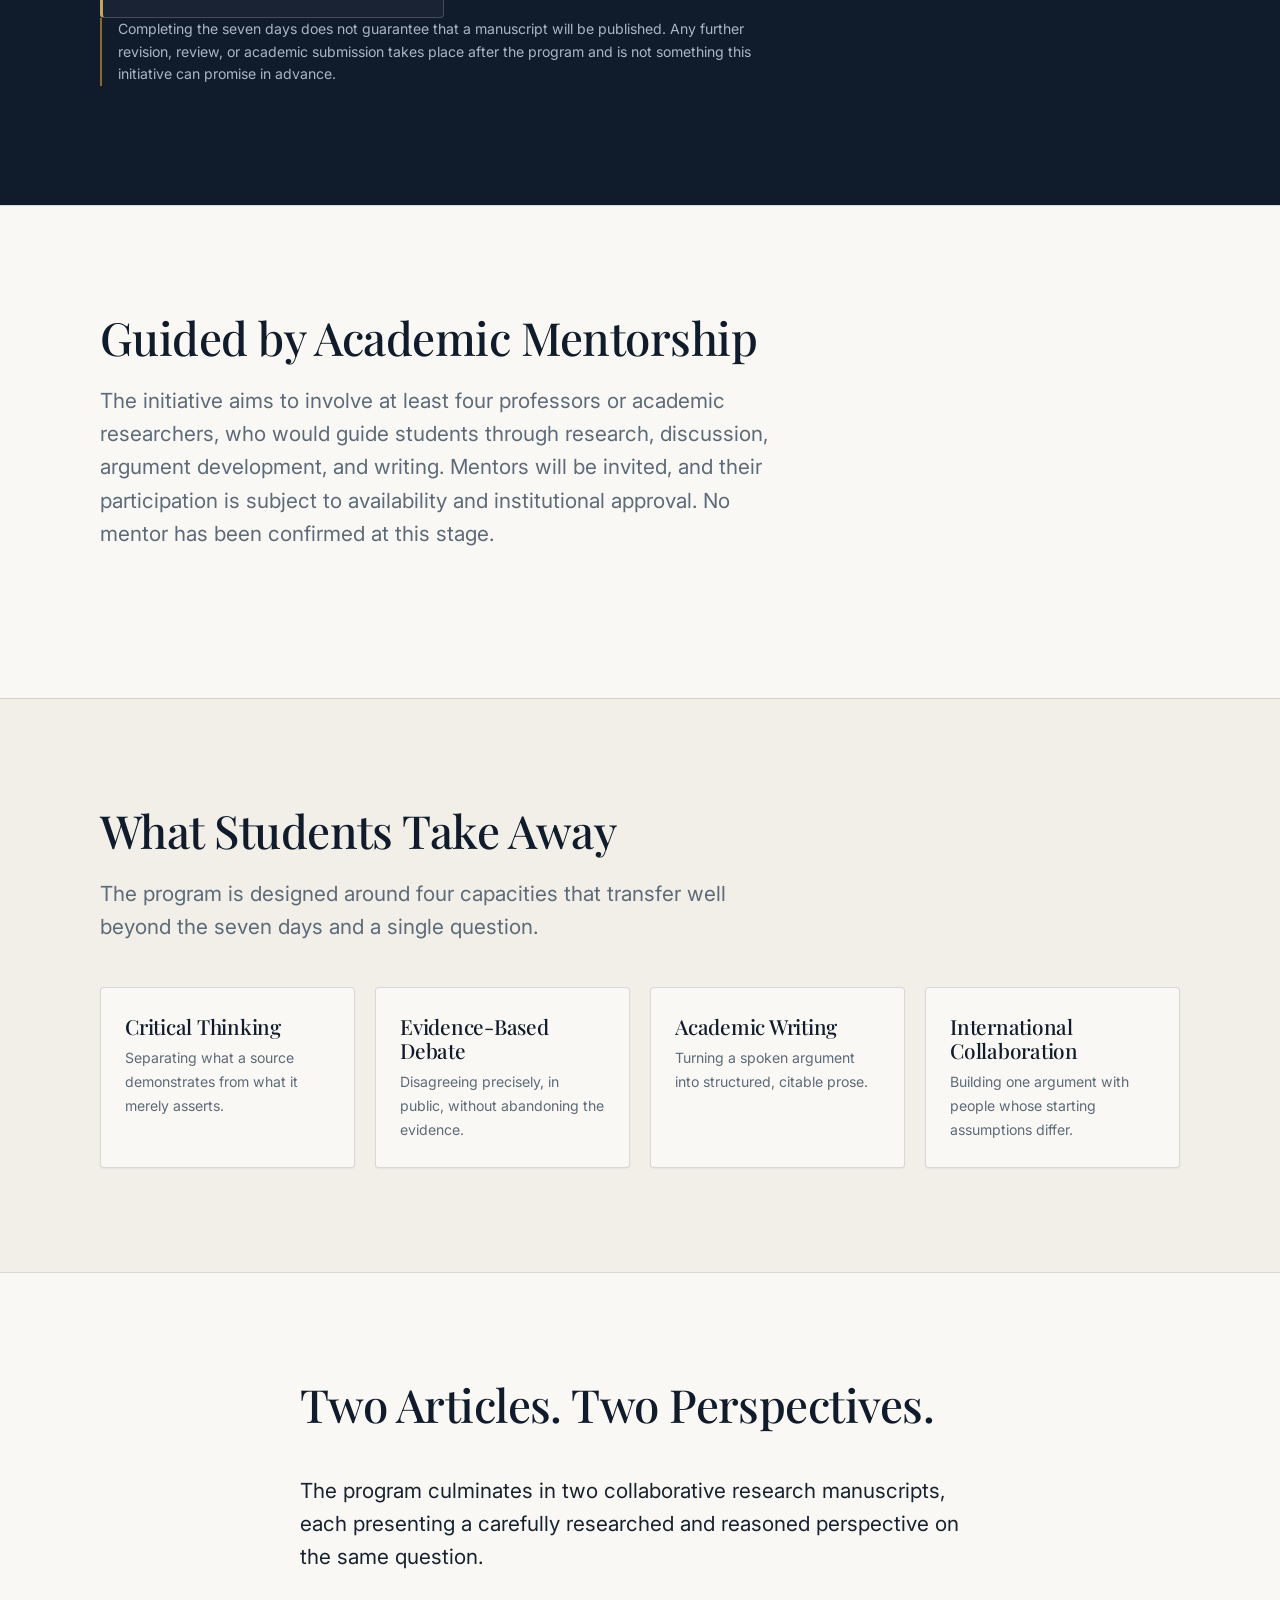
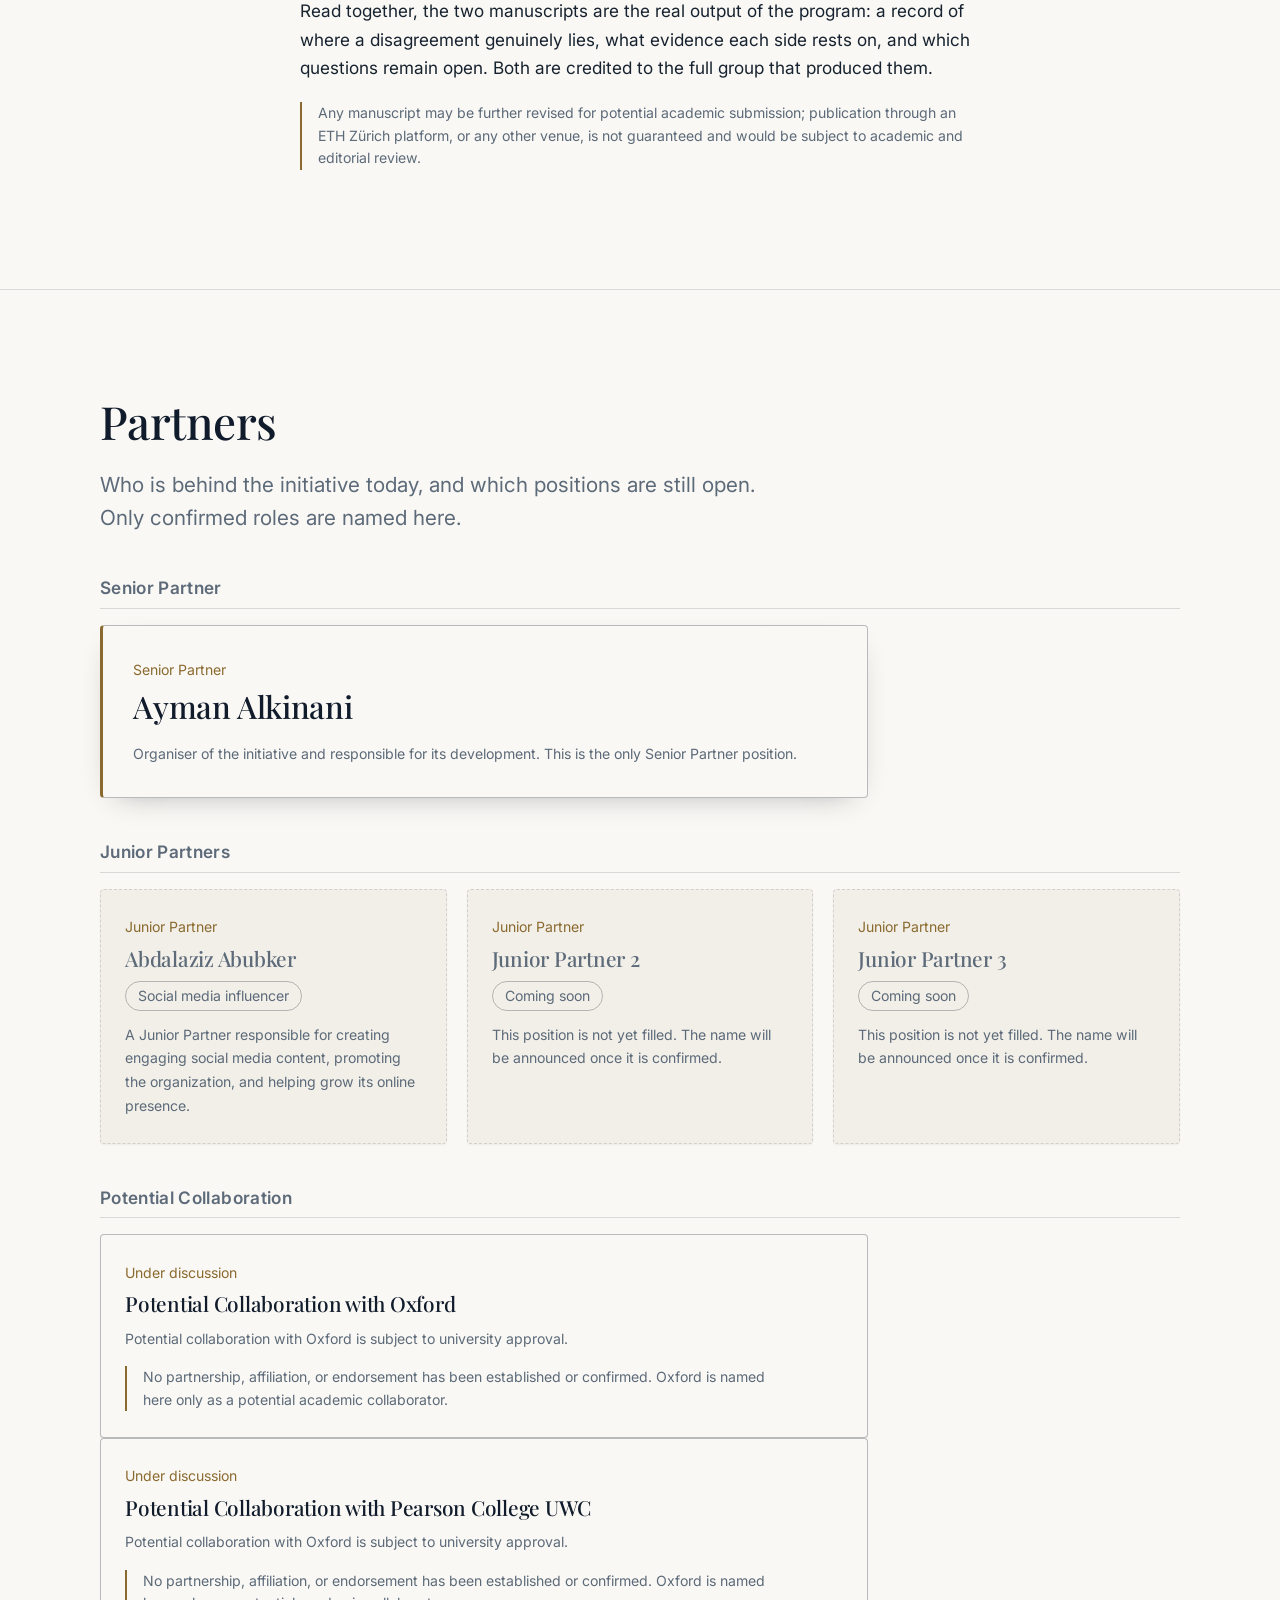
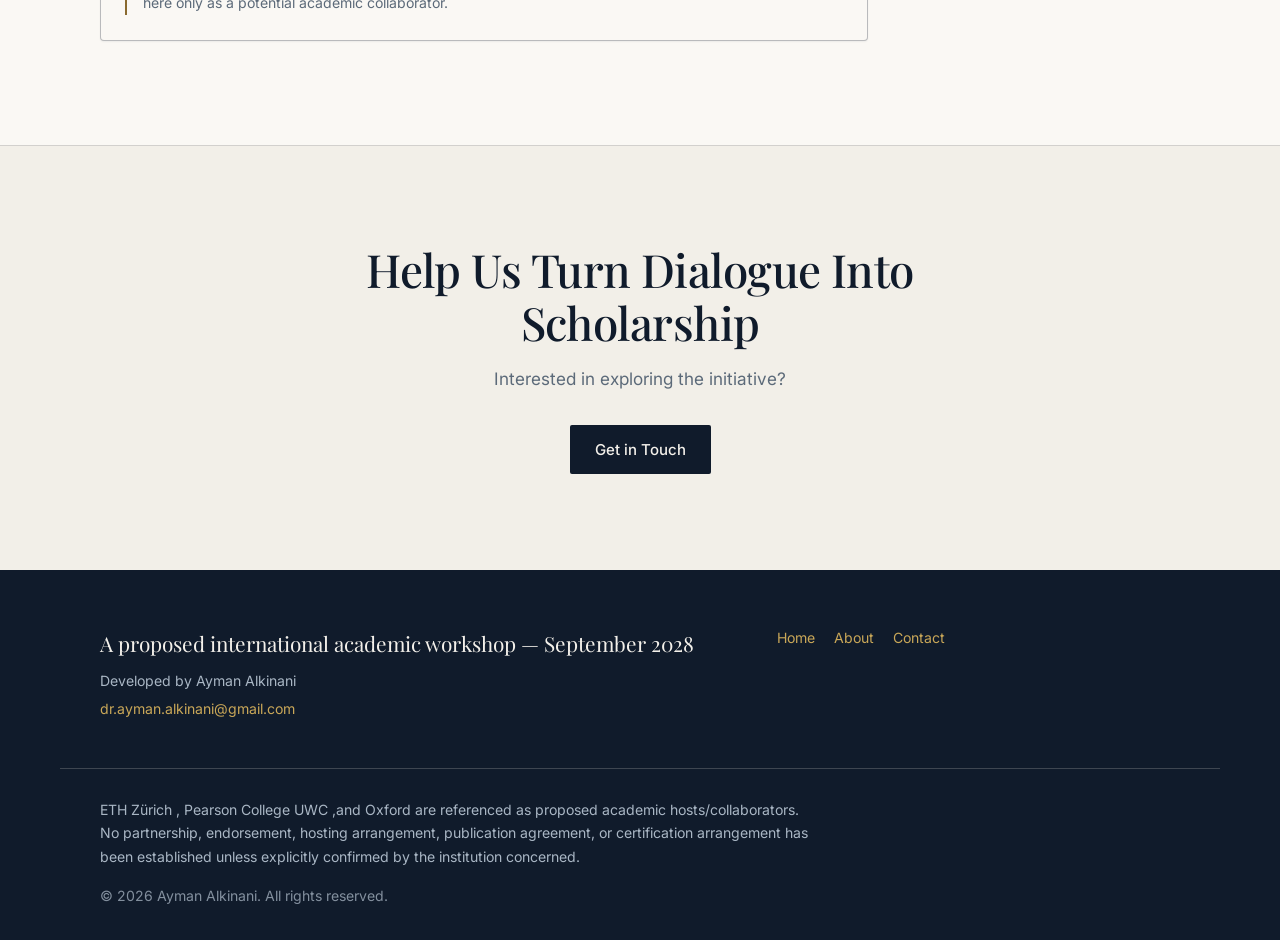
==== commit f77b3967: "Update index.html" ====
--- a/index.html
+++ b/index.html
@@ -73,7 +73,9 @@
         <li><span class="fact-value" data-i18n="fact.4.v">2 final articles</span><span class="fact-label" data-i18n="fact.4.l">One question, two positions</span></li>
       </ul>
 
-      <p class="hero-note reveal" data-i18n="hero.note">Potential collaboration with ETH Zürich is subject to university approval.</p>
+      <p class="hero-note reveal" data-i18n="hero.note">Potential collaboration with ETH Zürich.</p>
+      <p class="hero-note reveal" data-i18n="hero.note">Potential collaboration with Oxford.</p>
+      <p class="hero-note reveal" data-i18n="hero.note">Potential collaboration with Pearson College UWC.</p>
     </div>
   </section>
 
@@ -207,33 +209,6 @@
         <h2 data-i18n="mentor.title">Guided by Academic Mentorship</h2>
         <p class="section-lead" data-i18n="mentor.lead">The initiative aims to involve at least four professors or academic researchers, who would guide students through research, discussion, argument development, and writing. Mentors will be invited, and their participation is subject to availability and institutional approval. No mentor has been confirmed at this stage.</p>
       </div>
-
-      <div class="grid grid-4 reveal">
-        <article class="card card-mentor">
-          <span class="card-slot" aria-hidden="true">01</span>
-          <h3 data-i18n="mentor.card.t">Academic Mentor</h3>
-          <p class="card-meta" data-i18n="mentor.card.m">Faculty expertise to be confirmed</p>
-          <p data-i18n="mentor.card.1">Proposed focus: economic reasoning and the use of quantitative evidence.</p>
-        </article>
-        <article class="card card-mentor">
-          <span class="card-slot" aria-hidden="true">02</span>
-          <h3 data-i18n="mentor.card.t">Academic Mentor</h3>
-          <p class="card-meta" data-i18n="mentor.card.m">Faculty expertise to be confirmed</p>
-          <p data-i18n="mentor.card.2">Proposed focus: public policy analysis and institutional constraints.</p>
-        </article>
-        <article class="card card-mentor">
-          <span class="card-slot" aria-hidden="true">03</span>
-          <h3 data-i18n="mentor.card.t">Academic Mentor</h3>
-          <p class="card-meta" data-i18n="mentor.card.m">Faculty expertise to be confirmed</p>
-          <p data-i18n="mentor.card.3">Proposed focus: argumentation, methodology, and research ethics.</p>
-        </article>
-        <article class="card card-mentor">
-          <span class="card-slot" aria-hidden="true">04</span>
-          <h3 data-i18n="mentor.card.t">Academic Mentor</h3>
-          <p class="card-meta" data-i18n="mentor.card.m">Faculty expertise to be confirmed</p>
-          <p data-i18n="mentor.card.4">Proposed focus: academic writing and editorial review of student drafts.</p>
-        </article>
-      </div>
     </div>
   </section>
 
@@ -262,25 +237,6 @@
       <p class="lead-para" data-i18n="art.p1">The program culminates in two collaborative research manuscripts, each presenting a carefully researched and reasoned perspective on the same question.</p>
       <p data-i18n="art.p2">Read together, the two manuscripts are the real output of the program: a record of where a disagreement genuinely lies, what evidence each side rests on, and which questions remain open. Both are credited to the full group that produced them.</p>
       <p class="note" data-i18n="art.note">Any manuscript may be further revised for potential academic submission; publication through an ETH Zürich platform, or any other venue, is not guaranteed and would be subject to academic and editorial review.</p>
-    </div>
-  </section>
-
-  <!-- ETH COLLABORATION -->
-  <section class="section section-dark" id="collaboration">
-    <div class="container narrow">
-      <div class="section-head">
-        <h2 data-i18n="eth.title">Proposed Academic Collaboration</h2>
-      </div>
-      <p class="lead-para" data-i18n="eth.p1">We hope to explore whether ETH Zürich could support the initiative through academic patronage, an appropriate venue, academic mentorship, and guidance regarding publication and participant certification. Any collaboration would be subject to ETH Zürich's policies and approval procedures.</p>
-      <ul class="ask-list">
-        <li data-i18n="eth.a1">Academic patronage</li>
-        <li data-i18n="eth.a2">An appropriate venue</li>
-        <li data-i18n="eth.a3">Academic mentorship</li>
-        <li data-i18n="eth.a4">Publication guidance</li>
-        <li data-i18n="eth.a5">Participant certificates</li>
-      </ul>
-      <p class="note" data-i18n="eth.note">Nothing on this page describes an existing arrangement. ETH Zürich is named here as a proposed host and collaborator only.</p>
-      <p><a class="btn btn-accent" href="contact.html" data-i18n="eth.cta">Discuss the Initiative</a></p>
     </div>
   </section>
 
@@ -306,9 +262,9 @@
         <div class="grid grid-3">
           <article class="card card-partner card-partner-open">
             <p class="partner-role" data-i18n="partners.junior.role">Junior Partner</p>
-            <h4 class="partner-name" data-i18n="partners.j1.name">Junior Partner 1</h4>
-            <p class="partner-status" data-i18n="partners.status">Coming soon</p>
-            <p data-i18n="partners.junior.p">This position is not yet filled. The name will be announced once it is confirmed.</p>
+            <h4 class="partner-name" data-i18n="partners.j1.name">Abdalaziz Abubker</h4>
+            <p class="partner-status" data-i18n="partners.status">Social media influencer</p>
+            <p data-i18n="partners.junior.p">A Junior Partner responsible for creating engaging social media content, promoting the organization, and helping grow its online presence.</p>
           </article>
           <article class="card card-partner card-partner-open">
             <p class="partner-role" data-i18n="partners.junior.role">Junior Partner</p>
@@ -333,6 +289,12 @@
           <p data-i18n="partners.oxford.p">Potential collaboration with Oxford is subject to university approval.</p>
           <p class="note" data-i18n="partners.oxford.note">No partnership, affiliation, or endorsement has been established or confirmed. Oxford is named here only as a potential academic collaborator.</p>
         </article>
+        <article class="card card-partner card-partner-oxford">
+          <p class="partner-role" data-i18n="partners.oxford.role">Under discussion</p>
+          <h4 class="partner-name" data-i18n="partners.oxford.title">Potential Collaboration with Pearson College UWC</h4>
+          <p data-i18n="partners.oxford.p">Potential collaboration with Oxford is subject to university approval.</p>
+          <p class="note" data-i18n="partners.oxford.note">No partnership, affiliation, or endorsement has been established or confirmed. Oxford is named here only as a potential academic collaborator.</p>
+        </article>
       </div>
     </div>
   </section>
@@ -364,7 +326,7 @@
     </nav>
   </div>
   <div class="container">
-    <p class="disclaimer" data-i18n="footer.disclaimer">ETH Zürich and Oxford are referenced as proposed academic hosts/collaborators. No partnership, endorsement, hosting arrangement, publication agreement, or certification arrangement has been established unless explicitly confirmed by the institution concerned.</p>
+    <p class="disclaimer" data-i18n="footer.disclaimer">ETH Zürich , Pearson College UWC ,and Oxford are referenced as proposed academic hosts/collaborators. No partnership, endorsement, hosting arrangement, publication agreement, or certification arrangement has been established unless explicitly confirmed by the institution concerned.</p>
     <p class="copyright">© <span id="year">2026</span> <span data-i18n="footer.rights">Ayman Alkinani. All rights reserved.</span></p>
   </div>
 </footer>
--- a/style.css
+++ b/style.css
@@ -1,5 +1,5 @@
 /* =========================================================
-   Pro & Contra — International Academic Workshop 2028
+   Pro & Contra — 7-Day International Academic Program 2028
    Design system
    ========================================================= */
 
@@ -185,6 +185,7 @@
 .btn + .btn{ margin-inline-start:.6rem; }
 .btn-primary{ background:var(--ink); color:var(--text-invert); }
 .btn-primary:hover{ background:var(--ink-2); transform:translateY(-1px); }
+.btn-primary:disabled{ opacity:.6; cursor:not-allowed; transform:none; }
 .btn-ghost{ background:transparent; color:var(--ink); border-color:var(--line-strong); }
 .btn-ghost:hover{ border-color:var(--ink); background:rgba(16,27,43,.04); }
 .btn-accent{ background:transparent; color:var(--accent-soft); border-color:var(--accent-soft); }
@@ -269,6 +270,44 @@
 .requirement-list{ display:grid; gap:1.6rem; }
 .requirement-list h4{ margin-bottom:.3em; color:var(--ink); }
 .requirement-list p{ margin:0; color:var(--muted); font-size:var(--step--1); }
+
+/* ---------- 7-Day Program timeline ---------- */
+.program-flow{
+  font-family:var(--font-display); font-style:italic;
+  font-size:var(--step-1); color:var(--accent-soft);
+  margin:0 0 2.5rem; letter-spacing:.01em;
+}
+.days-timeline{
+  display:grid; gap:1.1rem;
+  border-top:1px solid var(--line-invert);
+  padding-top:2rem;
+}
+.day-card{
+  position:relative;
+  background:rgba(243,240,234,.04);
+  border:1px solid var(--line-invert);
+  border-radius:var(--radius-lg);
+  padding:1.6rem 1.5rem 1.5rem;
+  border-inline-start:3px solid var(--accent-soft);
+}
+.day-num{
+  display:none;
+}
+.day-label{
+  font-family:var(--font-display); font-size:.82rem;
+  letter-spacing:.06em; text-transform:uppercase;
+  color:var(--accent-soft); margin:0 0 .4em;
+}
+.day-card h3{ font-size:var(--step-1); margin-bottom:.6em; color:var(--text-invert); }
+.day-card ul{ display:grid; gap:.5rem; }
+.day-card li{
+  position:relative; padding-inline-start:1.3rem;
+  color:var(--muted-invert); font-size:var(--step--1); line-height:1.55;
+}
+.day-card li::before{
+  content:""; position:absolute; inset-inline-start:0; top:.65em;
+  width:.55rem; height:1px; background:var(--accent-soft);
+}
 
 /* ---------- Process ---------- */
 .process{ display:grid; gap:0; }
@@ -483,7 +522,9 @@
 html[dir="rtl"] .brand-mark,
 html[dir="rtl"] .process-num,
 html[dir="rtl"] .card-slot,
-html[dir="rtl"] .flow-i{ font-family:var(--font-display); }
+html[dir="rtl"] .flow-i,
+html[dir="rtl"] .day-label{ font-family:var(--font-display); }
+html[dir="rtl"] .program-flow{ font-family:"Amiri", "Noto Kufi Arabic", serif; }
 
 /* =========================================================
    Breakpoints
@@ -499,6 +540,7 @@
   .section{ padding:5.5rem 0; }
   .hero{ padding:5rem 0 4rem; }
   .card-partner-senior{ padding:2rem 1.9rem; }
+  .days-timeline{ grid-template-columns:repeat(2,1fr); gap:1.25rem; }
 }
 
 /* Desktop */
@@ -523,7 +565,7 @@
   .primary-nav a[aria-current="page"]::after{ transform:scaleX(1); }
   .header-tools{ order:3; margin-inline-start:1.5rem; }
 
-  .factbar{ grid-template-columns:repeat(4,1fr); }
+  .factbar{ grid-template-columns:repeat(5,1fr); }
   .split{
     grid-template-columns:1fr 1fr; gap:0;
   }
@@ -542,6 +584,8 @@
   .flow{ grid-template-columns:repeat(2,1fr); column-gap:3rem; }
   .flow li:nth-child(2){ border-top:1px solid var(--line-invert); }
 
+  .days-timeline{ grid-template-columns:repeat(3,1fr); gap:1.5rem; }
+
   .contact-grid{ grid-template-columns:1.5fr 1fr; gap:4rem; }
   .section{ padding:6.5rem 0; }
   .hero{ padding:6rem 0 4.5rem; }
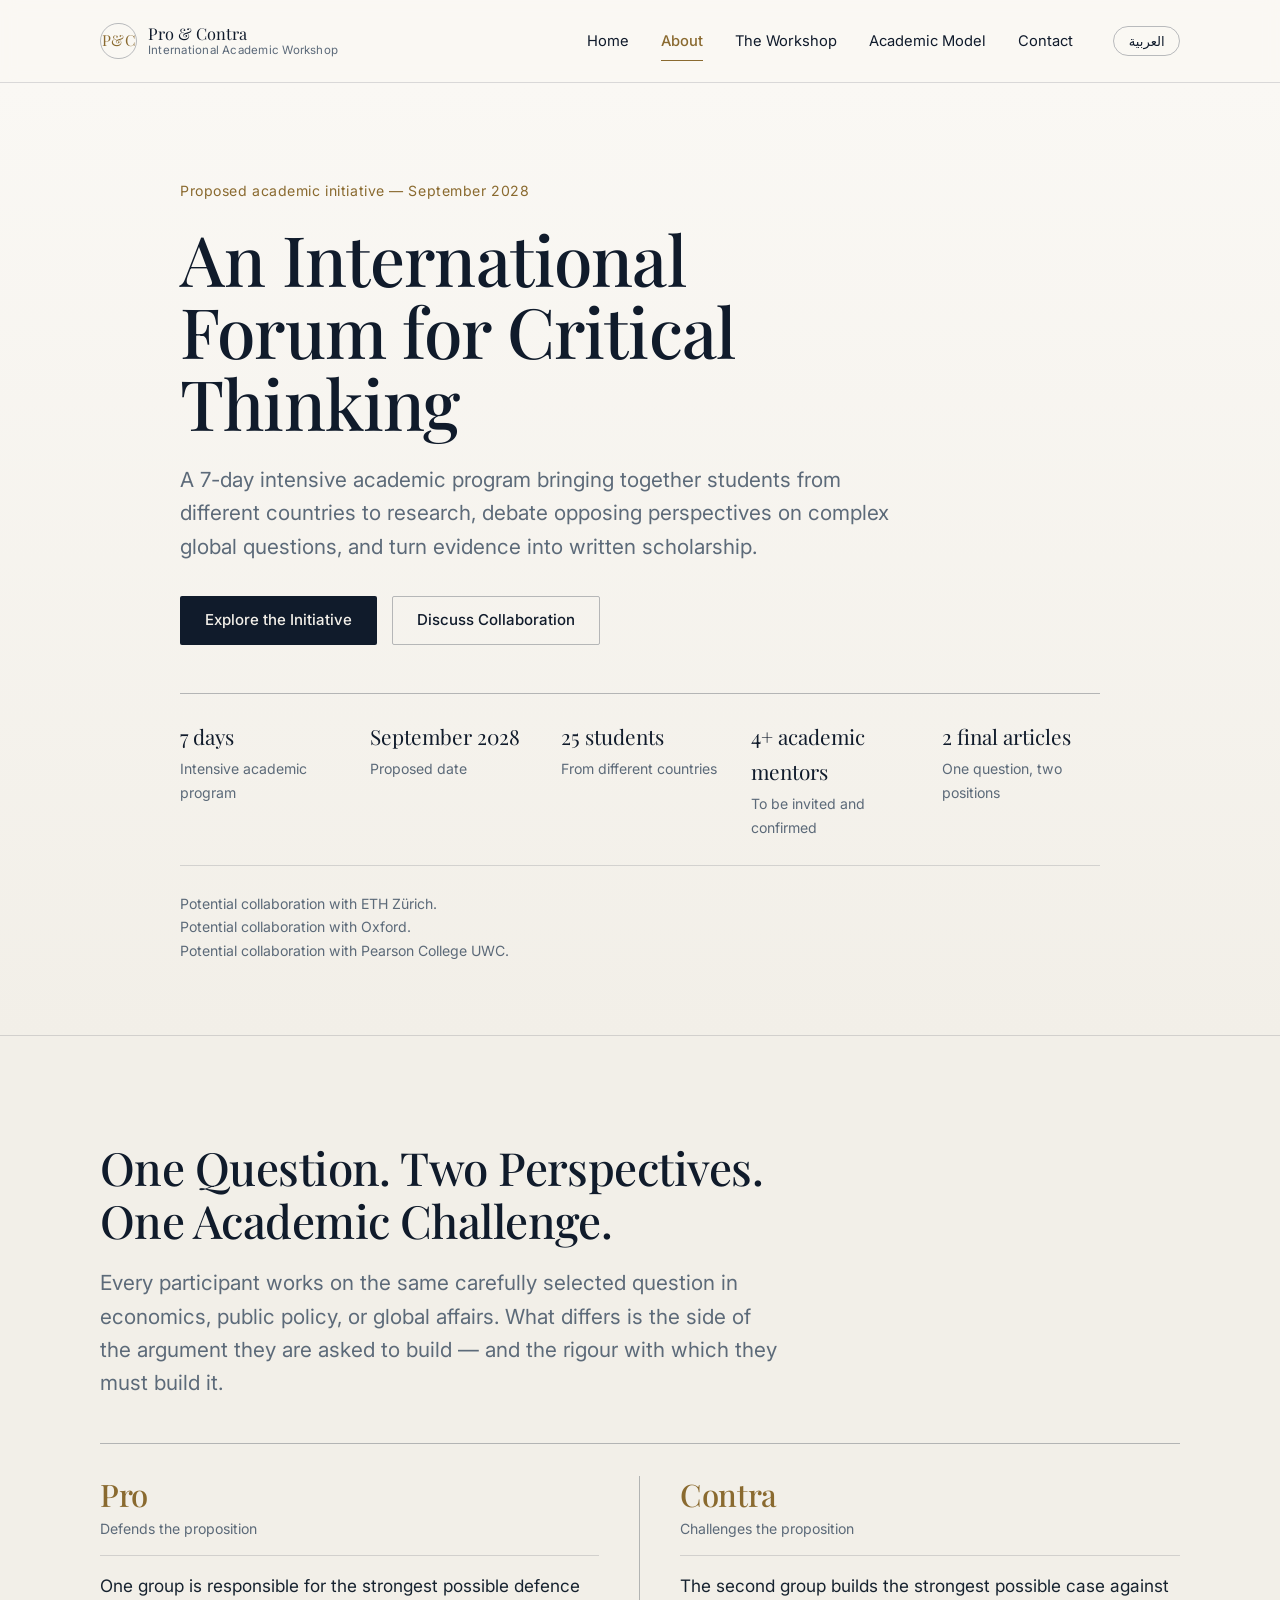
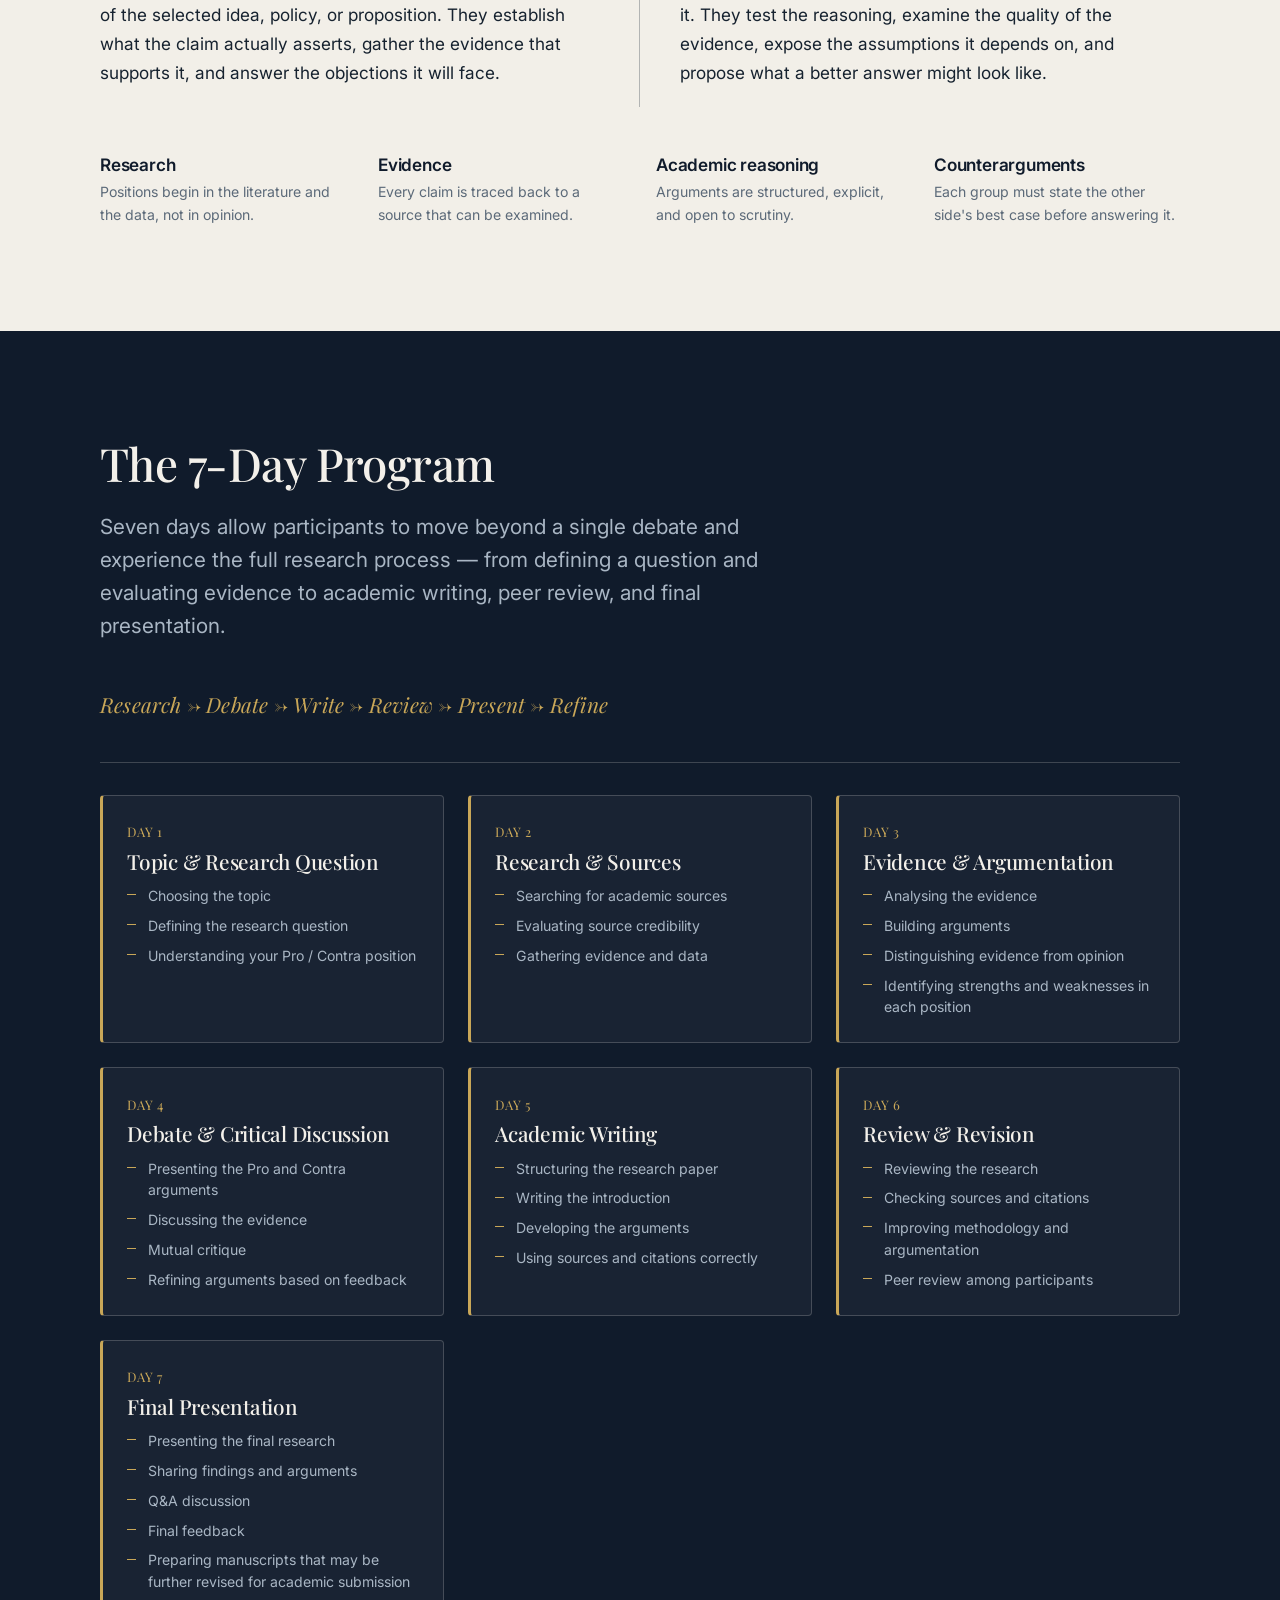
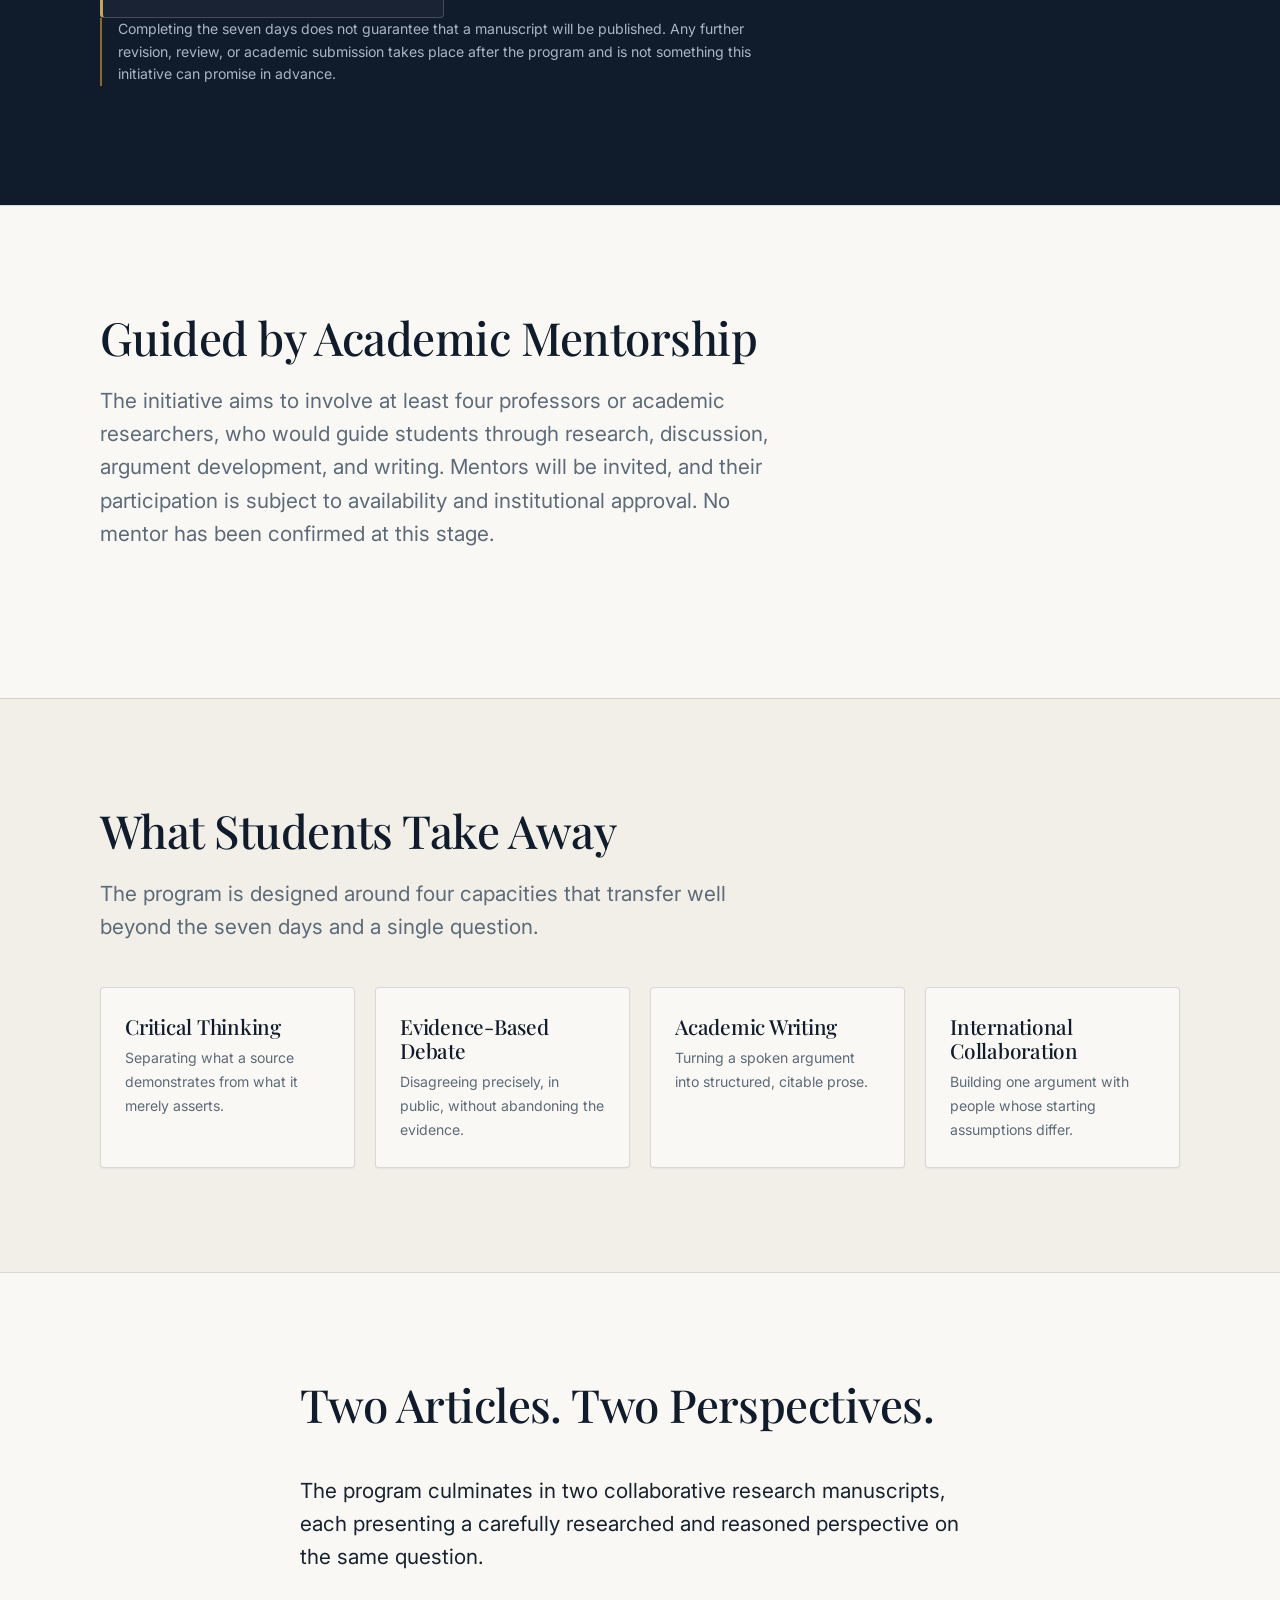
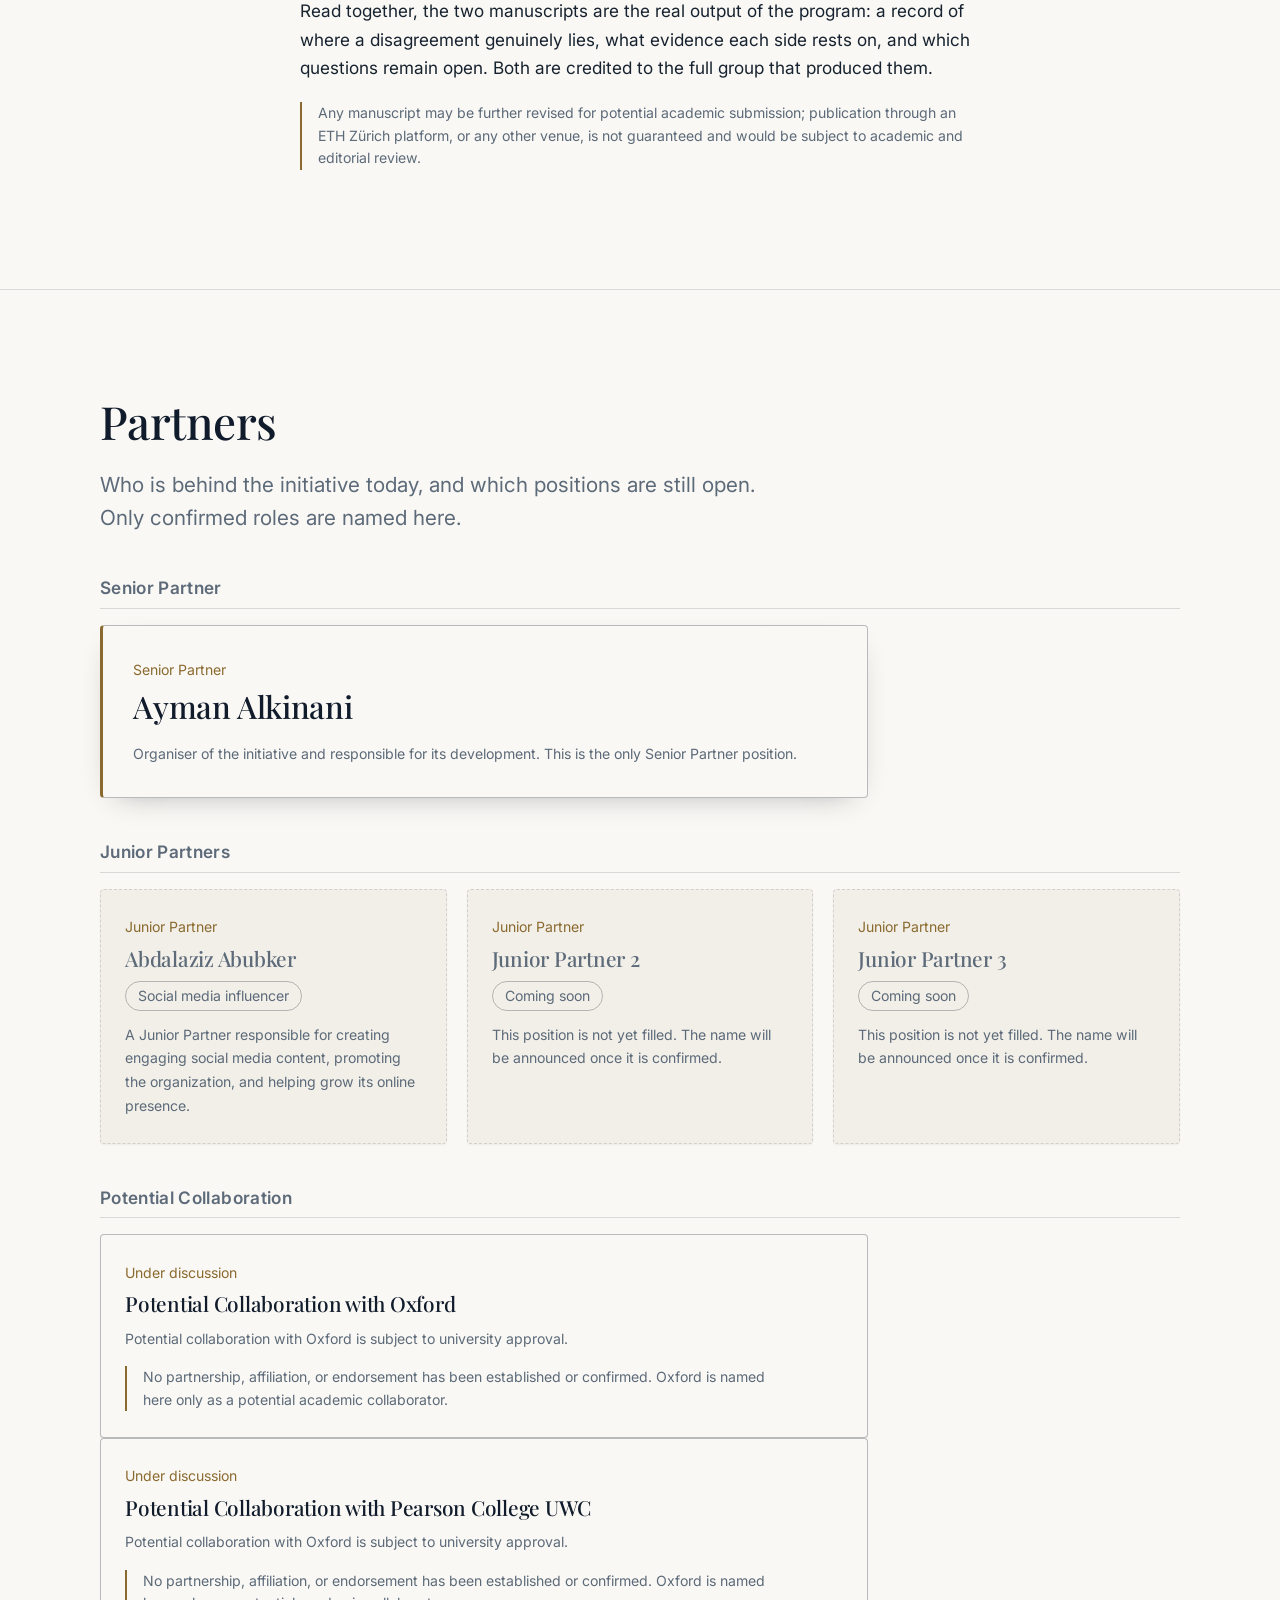
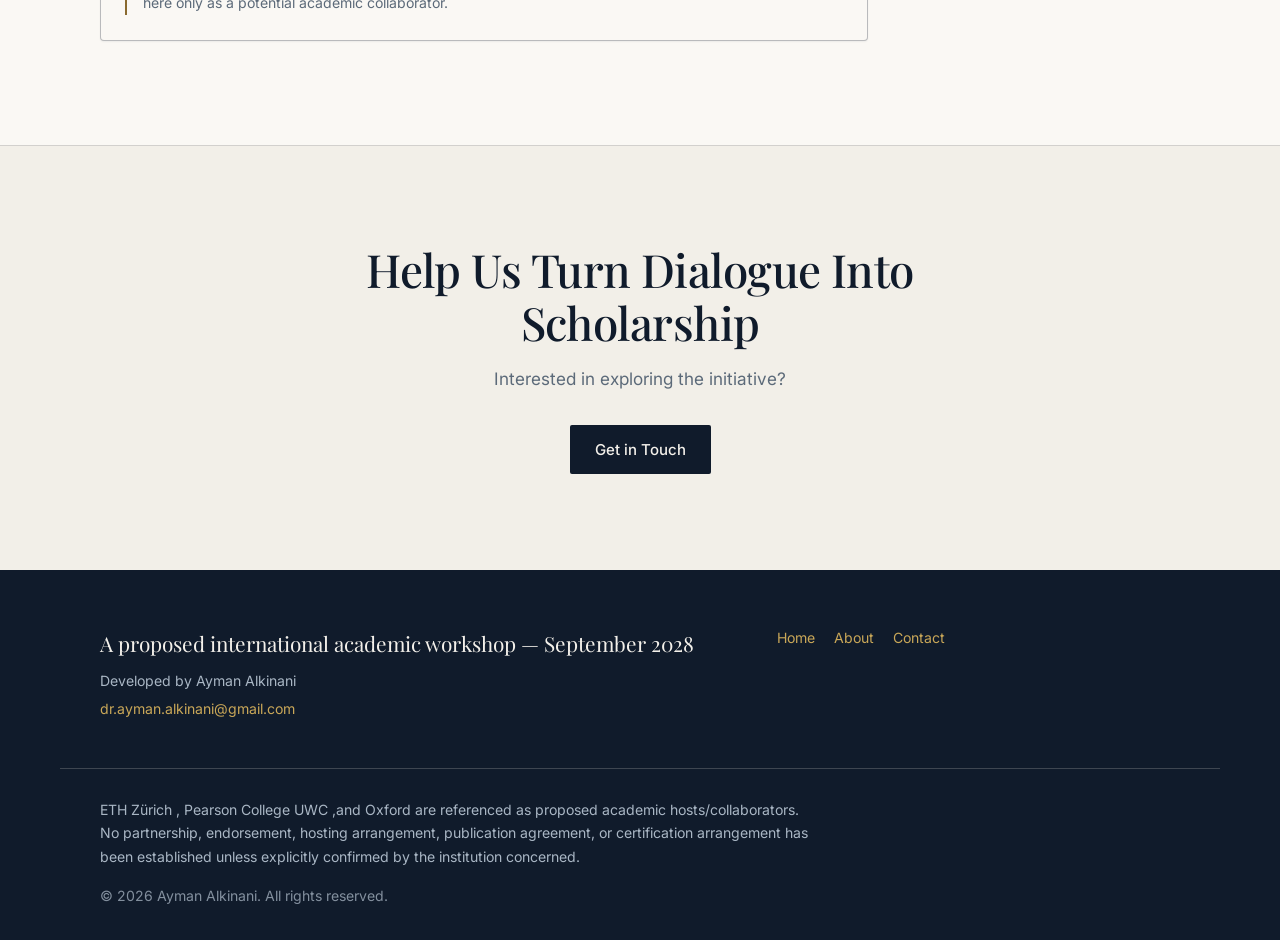
==== commit 222db730: "Update print statement from 'Hello' to 'Goodbye'" ====
--- a/index.html
+++ b/index.html
@@ -42,9 +42,9 @@
     <nav class="primary-nav" id="primaryNav" aria-label="Primary">
       <ul>
         <li><a href="index.html" data-nav="home" data-i18n="nav.home">Home</a></li>
-        <li><a href="about.html" data-nav="about" data-i18n="nav.about">About</a></li>
-        <li><a href="about.html#workshop" data-nav="workshop" data-i18n="nav.workshop">The Workshop</a></li>
-        <li><a href="about.html#model" data-nav="model" data-i18n="nav.model">Academic Model</a></li>
+        <li><a href="index.html" data-nav="about" data-i18n="nav.about">About</a></li>
+        <li><a href="index.html#workshop" data-nav="workshop" data-i18n="nav.workshop">The Workshop</a></li>
+        <li><a href="index.html#model" data-nav="model" data-i18n="nav.model">Academic Model</a></li>
         <li><a href="contact.html" data-nav="contact" data-i18n="nav.contact">Contact</a></li>
       </ul>
     </nav>
@@ -320,7 +320,7 @@
     <nav class="footer-nav" aria-label="Footer">
       <ul>
         <li><a href="index.html" data-i18n="nav.home">Home</a></li>
-        <li><a href="about.html" data-i18n="nav.about">About</a></li>
+        <li><a href="index.html" data-i18n="nav.about">About</a></li>
         <li><a href="contact.html" data-i18n="nav.contact">Contact</a></li>
       </ul>
     </nav>
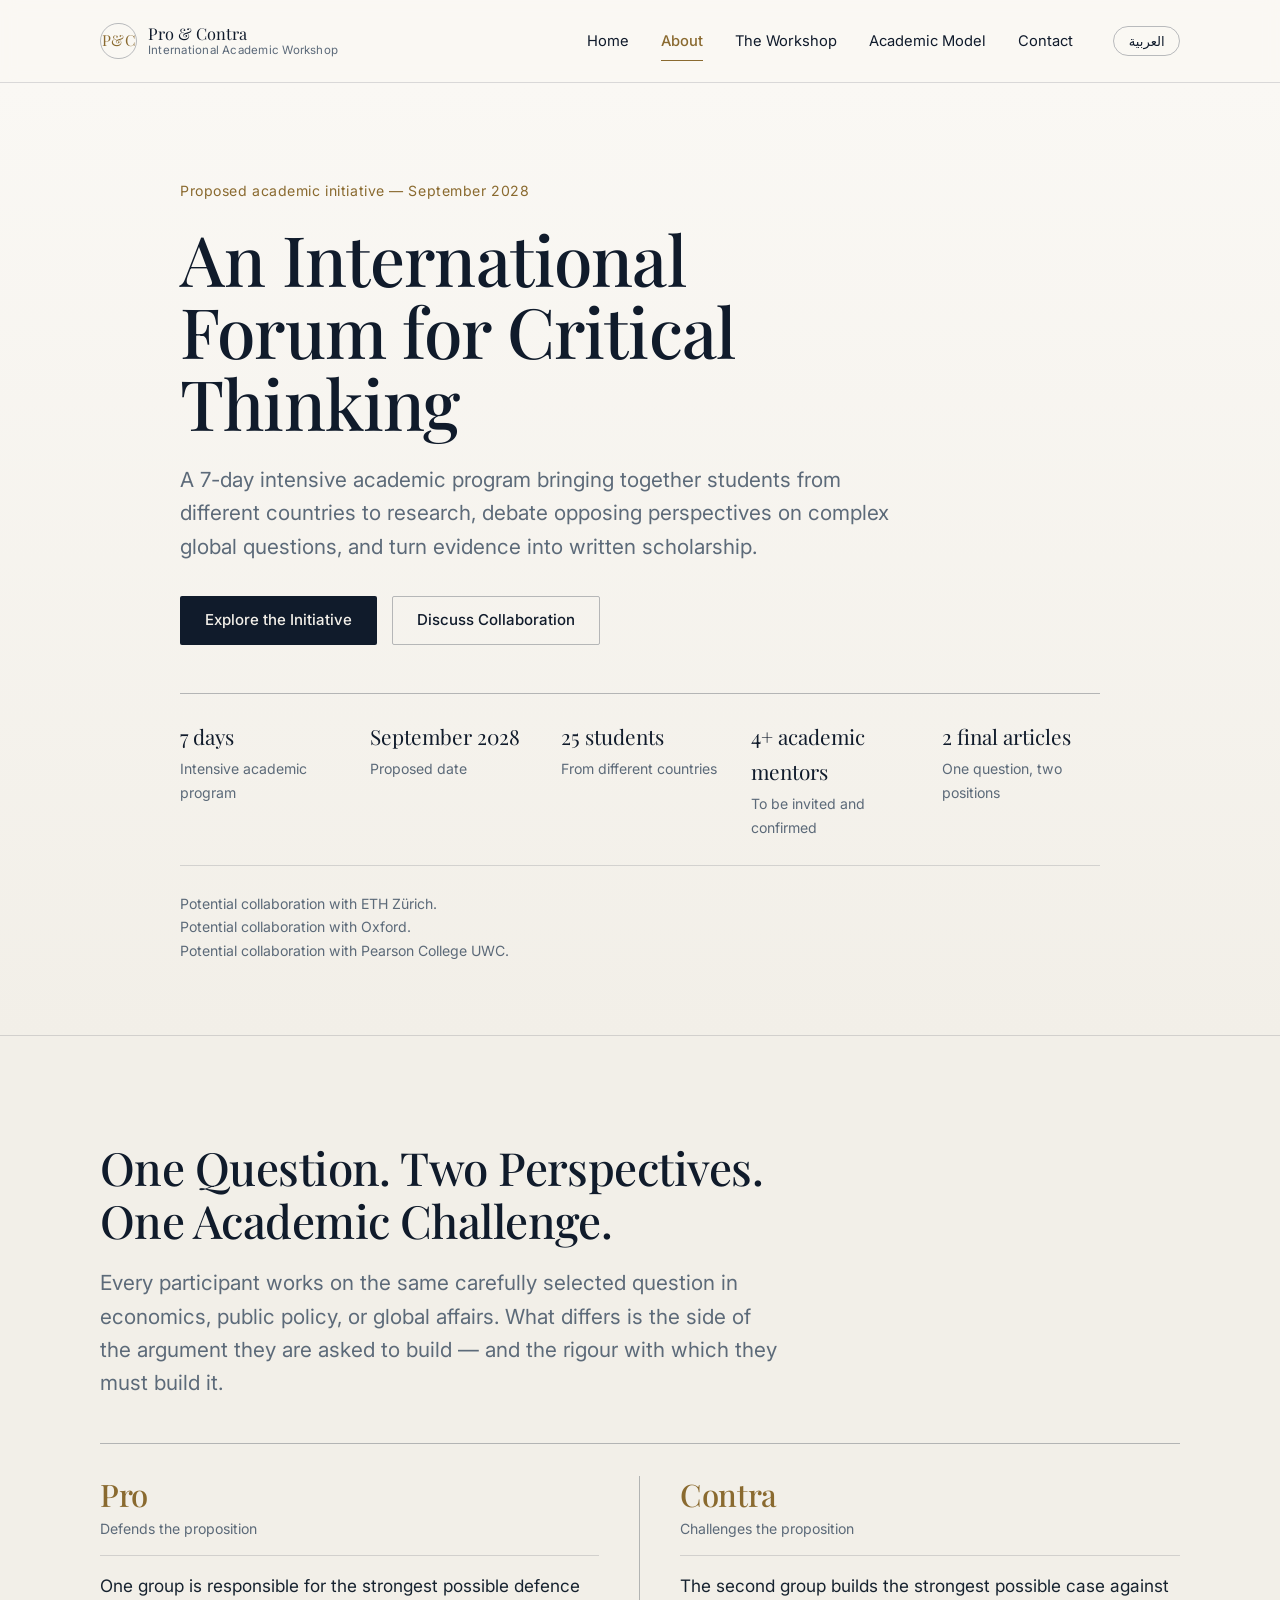
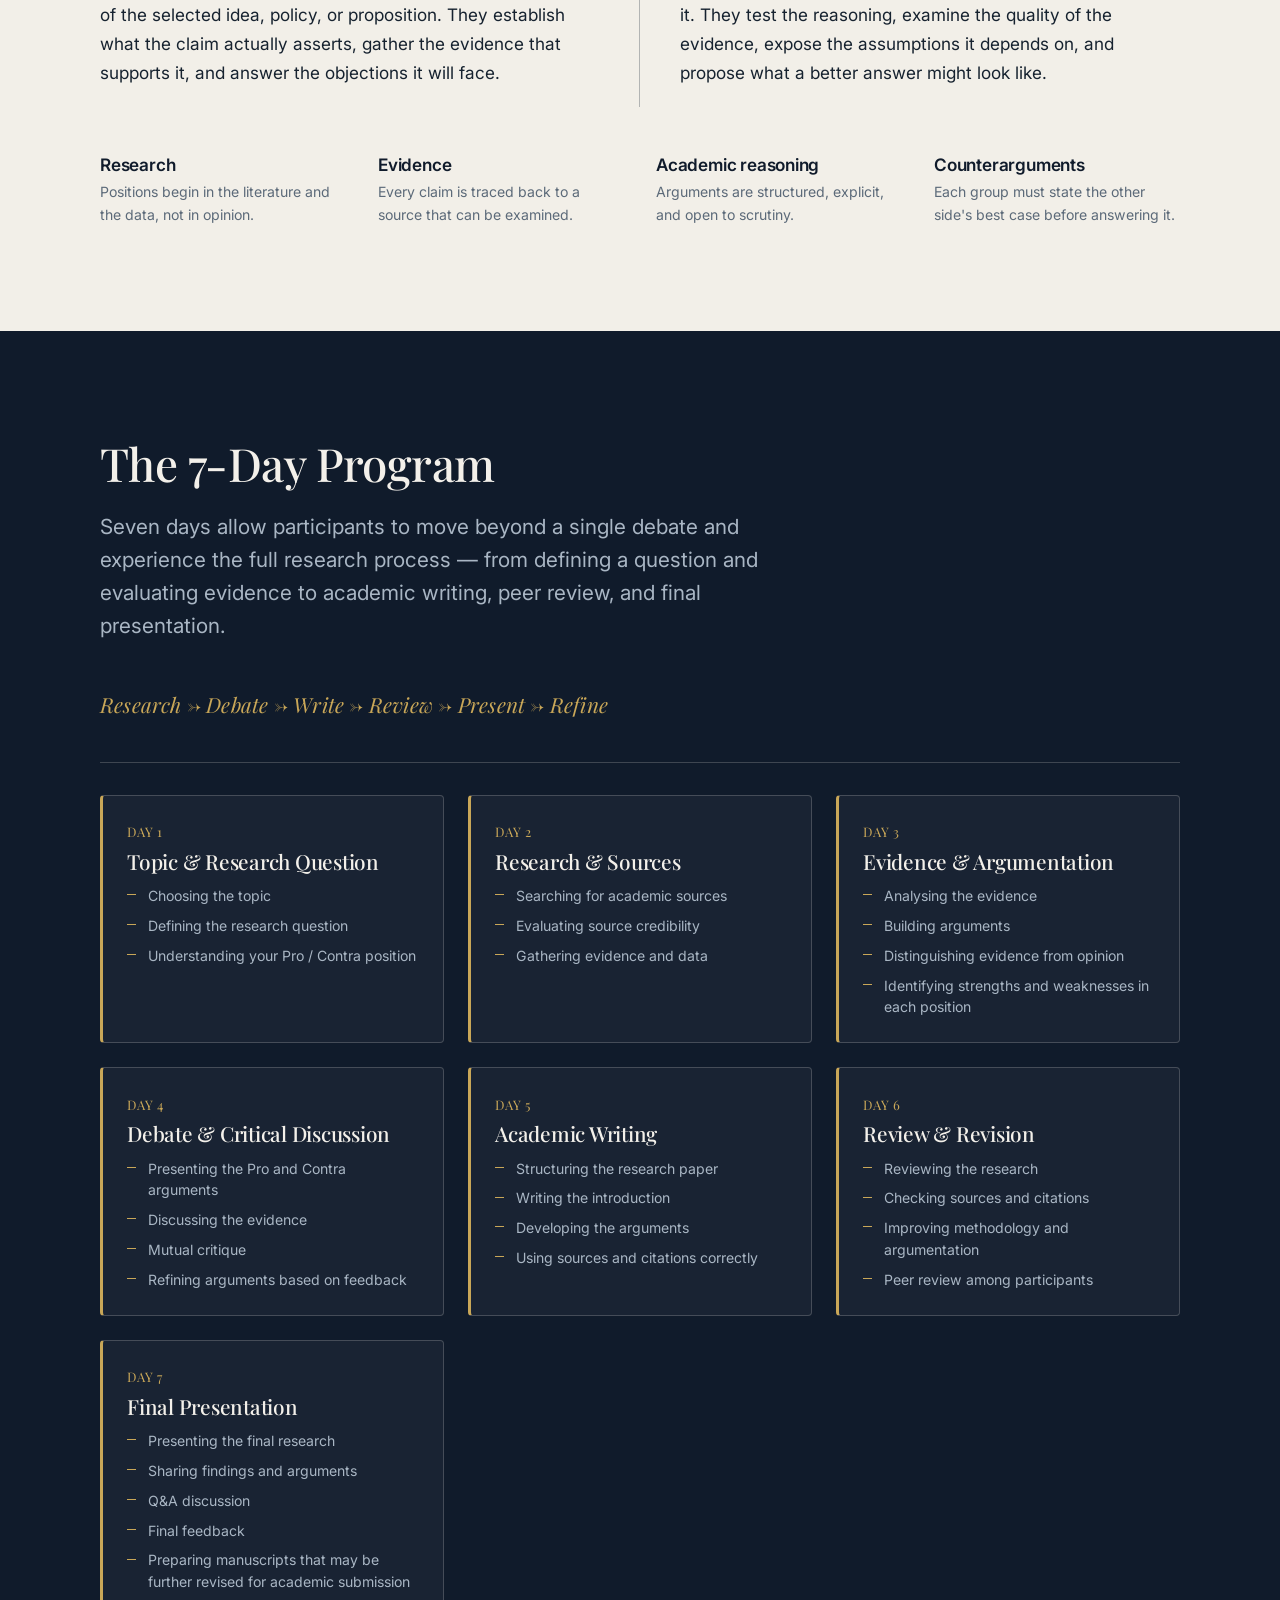
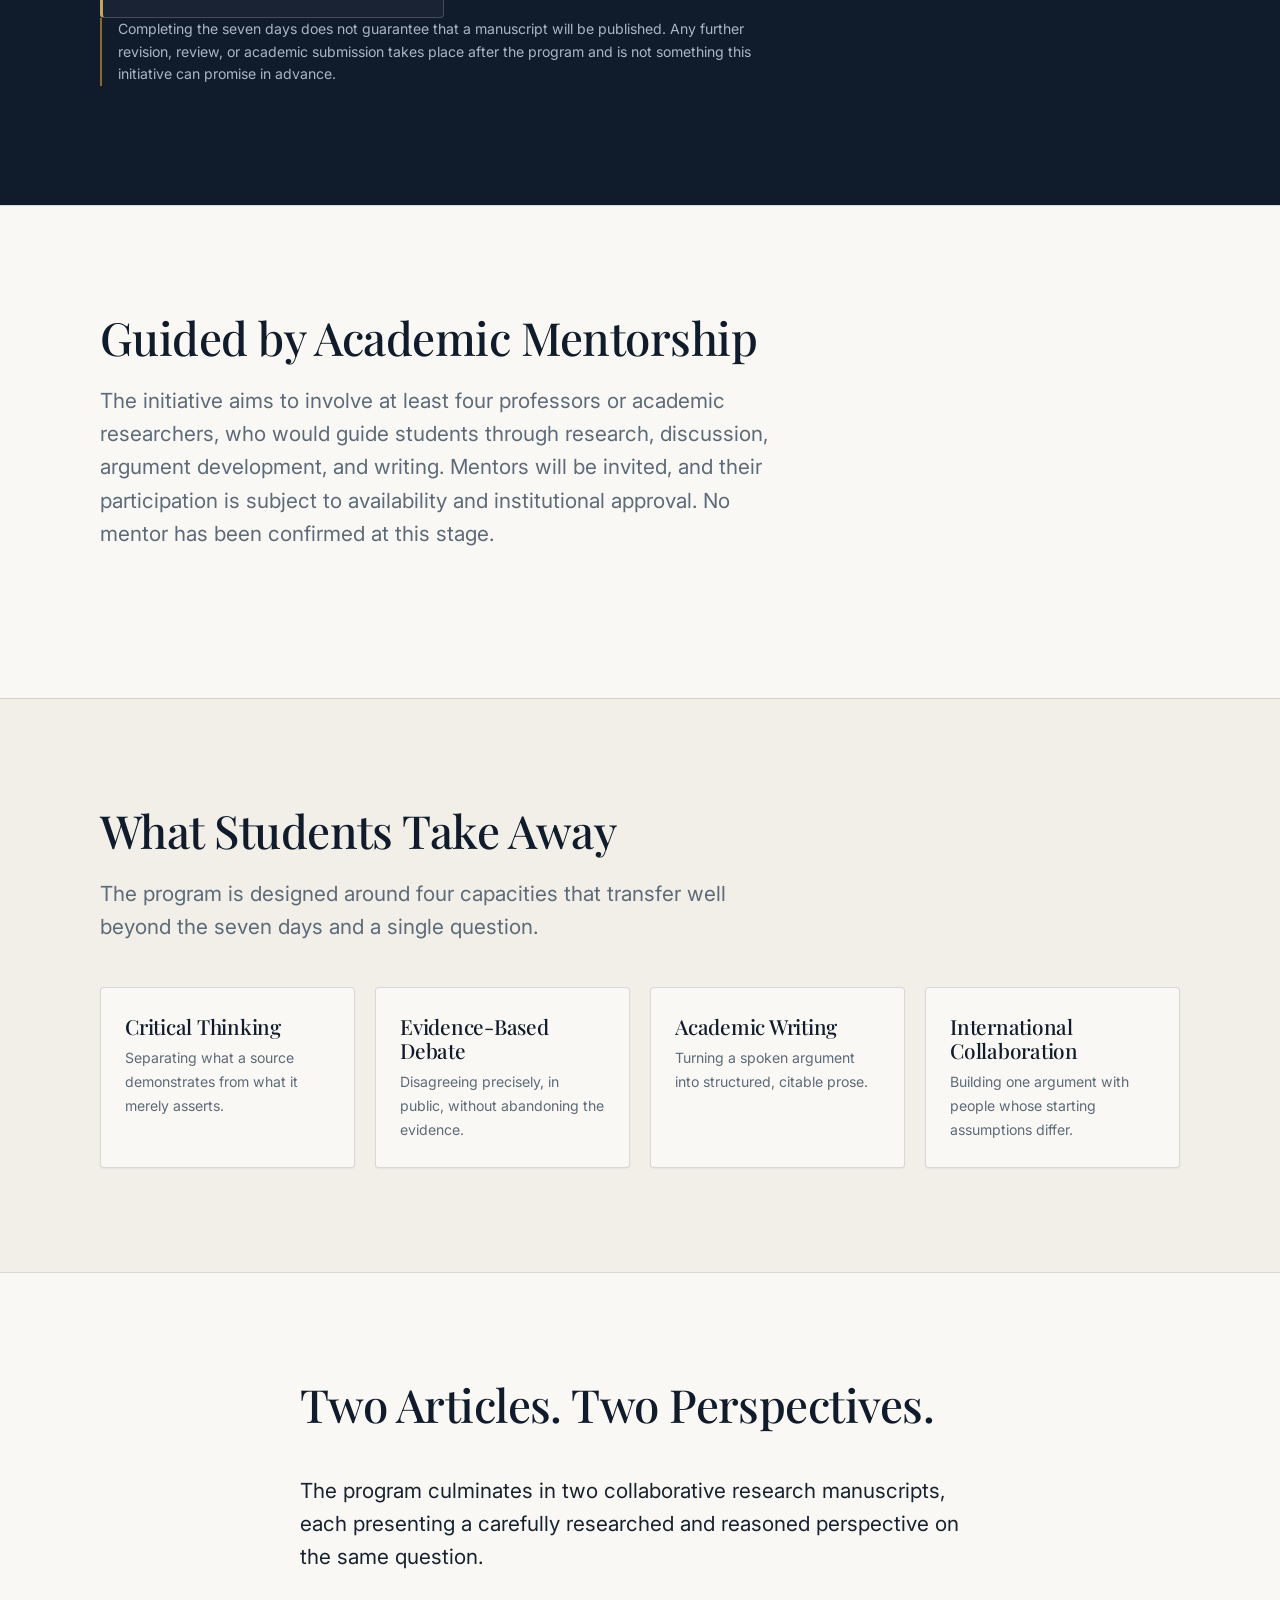
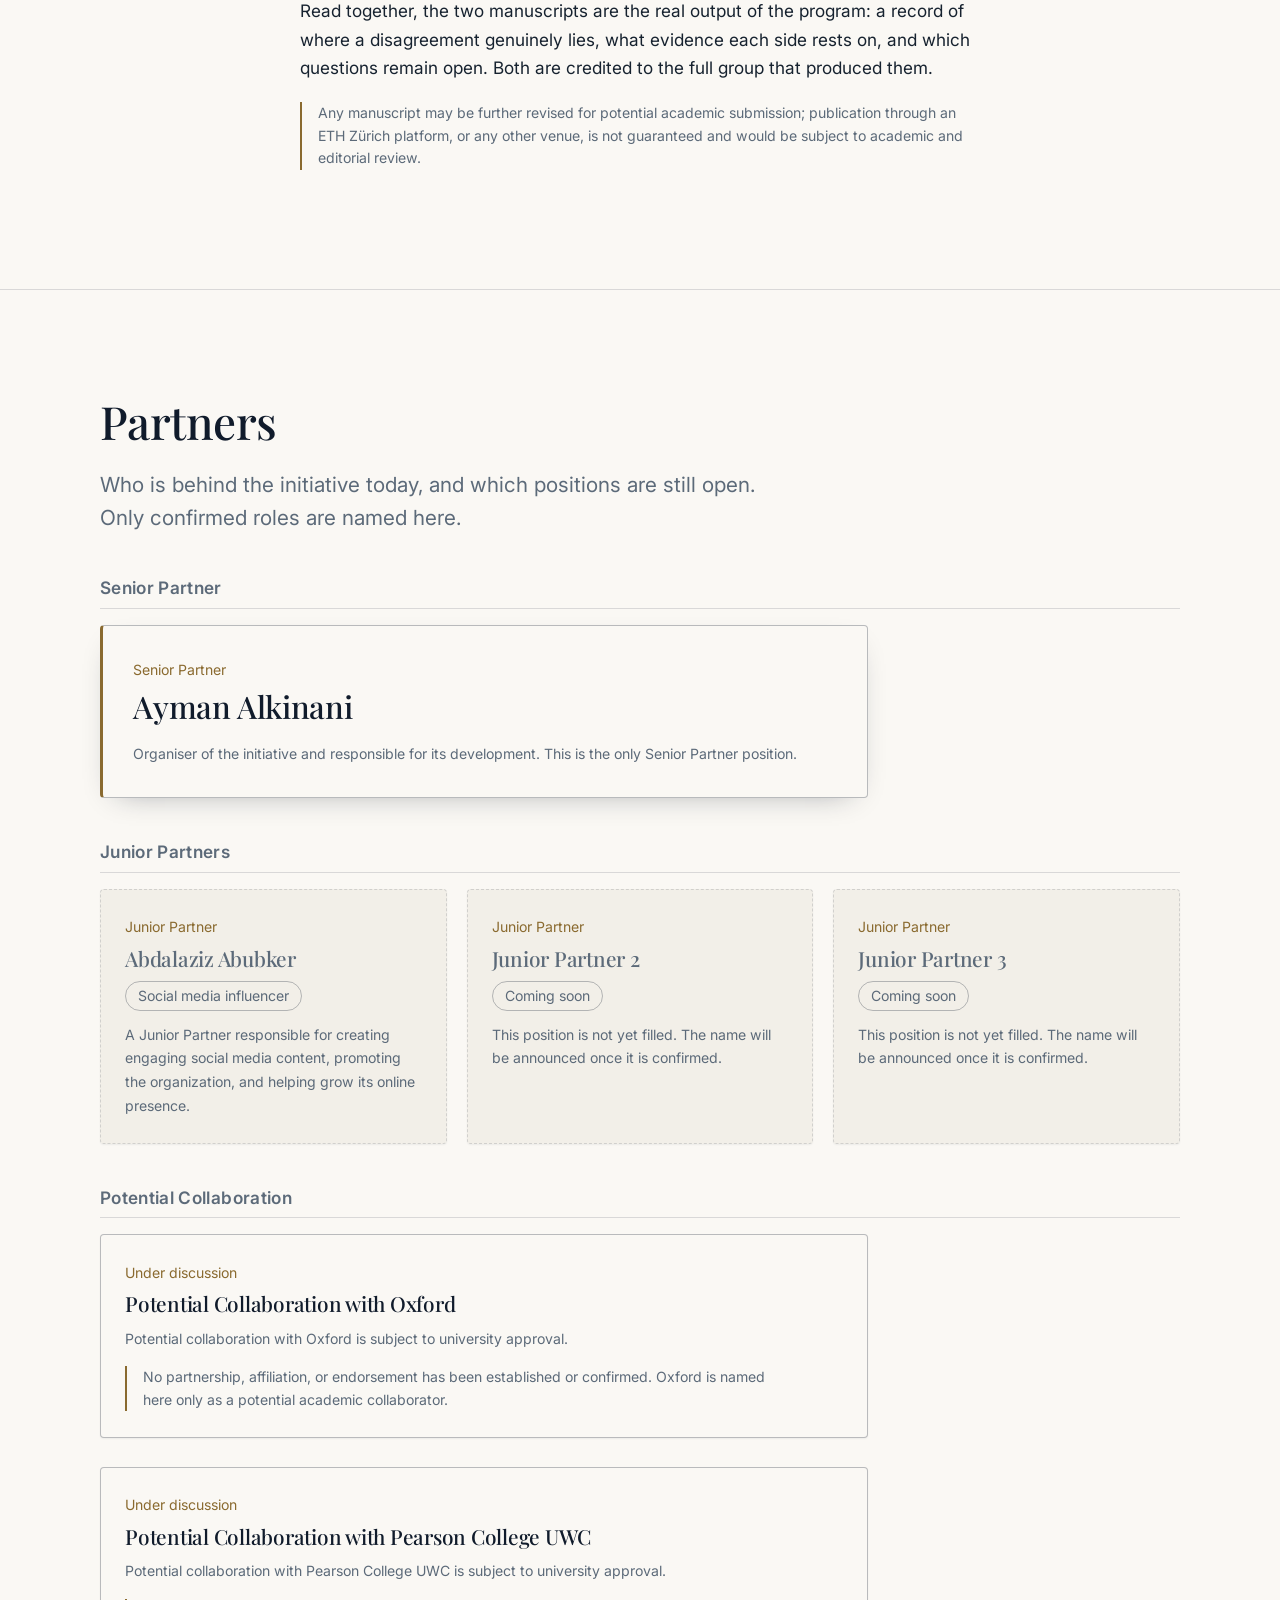
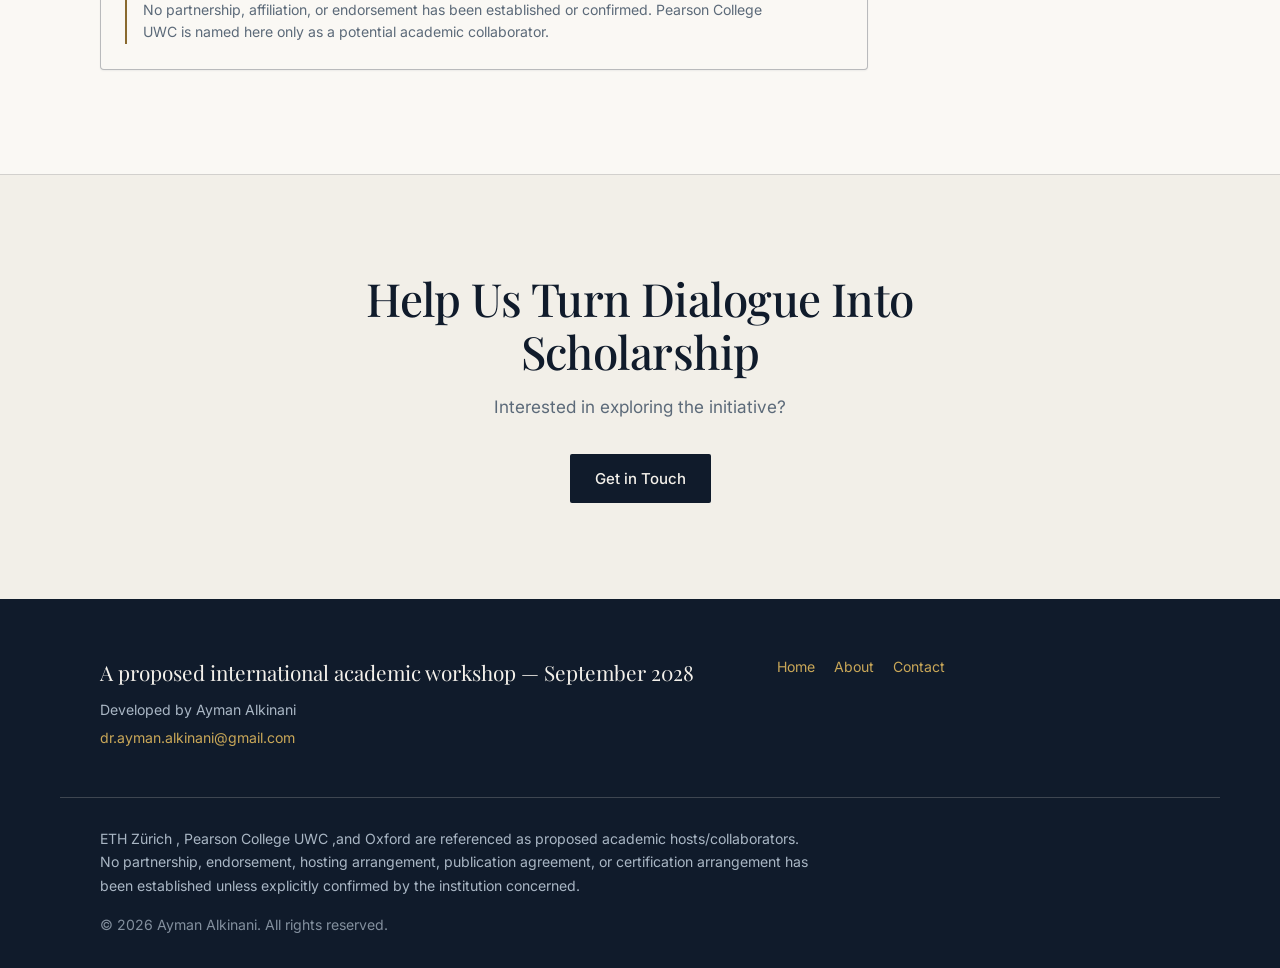
==== commit b6c88ef9: "Update index.html" ====
--- a/index.html
+++ b/index.html
@@ -289,11 +289,12 @@
           <p data-i18n="partners.oxford.p">Potential collaboration with Oxford is subject to university approval.</p>
           <p class="note" data-i18n="partners.oxford.note">No partnership, affiliation, or endorsement has been established or confirmed. Oxford is named here only as a potential academic collaborator.</p>
         </article>
+        <br>
         <article class="card card-partner card-partner-oxford">
           <p class="partner-role" data-i18n="partners.oxford.role">Under discussion</p>
           <h4 class="partner-name" data-i18n="partners.oxford.title">Potential Collaboration with Pearson College UWC</h4>
-          <p data-i18n="partners.oxford.p">Potential collaboration with Oxford is subject to university approval.</p>
-          <p class="note" data-i18n="partners.oxford.note">No partnership, affiliation, or endorsement has been established or confirmed. Oxford is named here only as a potential academic collaborator.</p>
+          <p data-i18n="partners.oxford.p">Potential collaboration with Pearson College UWC is subject to university approval.</p>
+          <p class="note" data-i18n="partners.oxford.note">No partnership, affiliation, or endorsement has been established or confirmed. Pearson College UWC is named here only as a potential academic collaborator.</p>
         </article>
       </div>
     </div>
